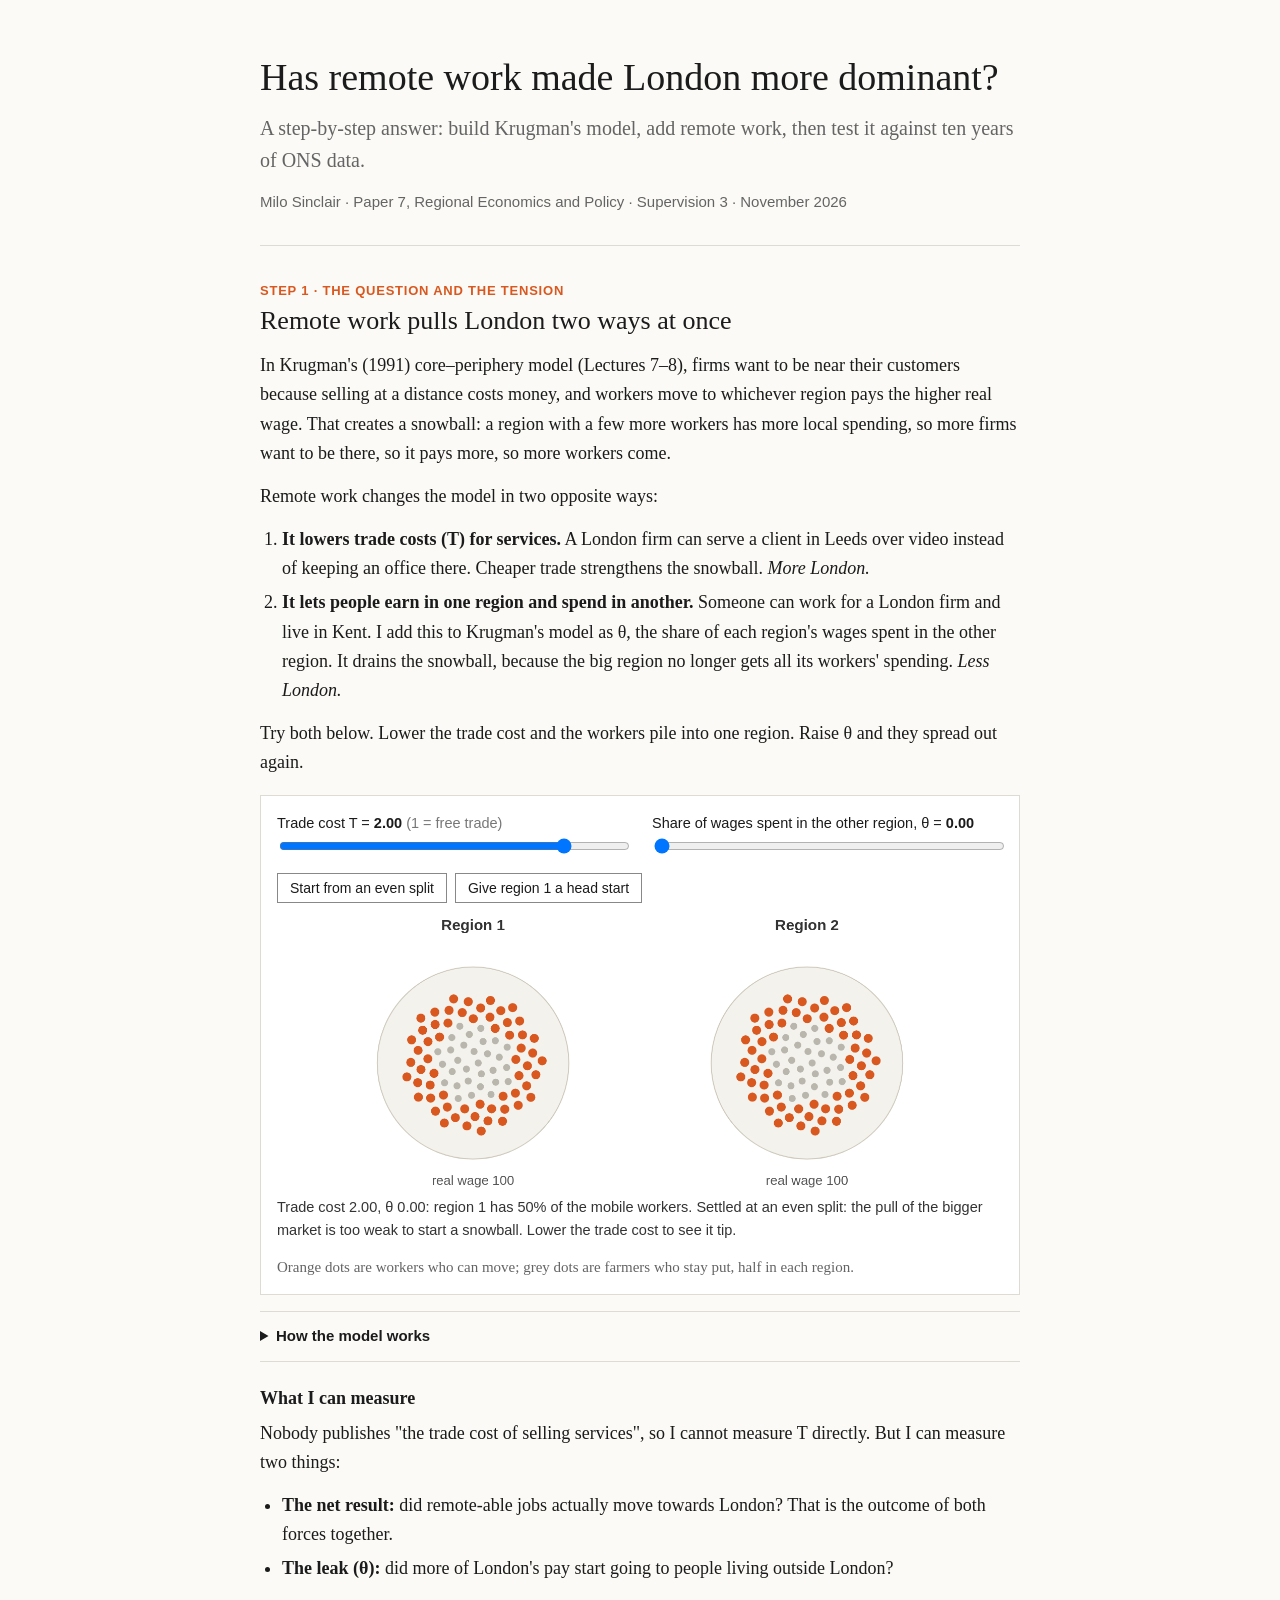
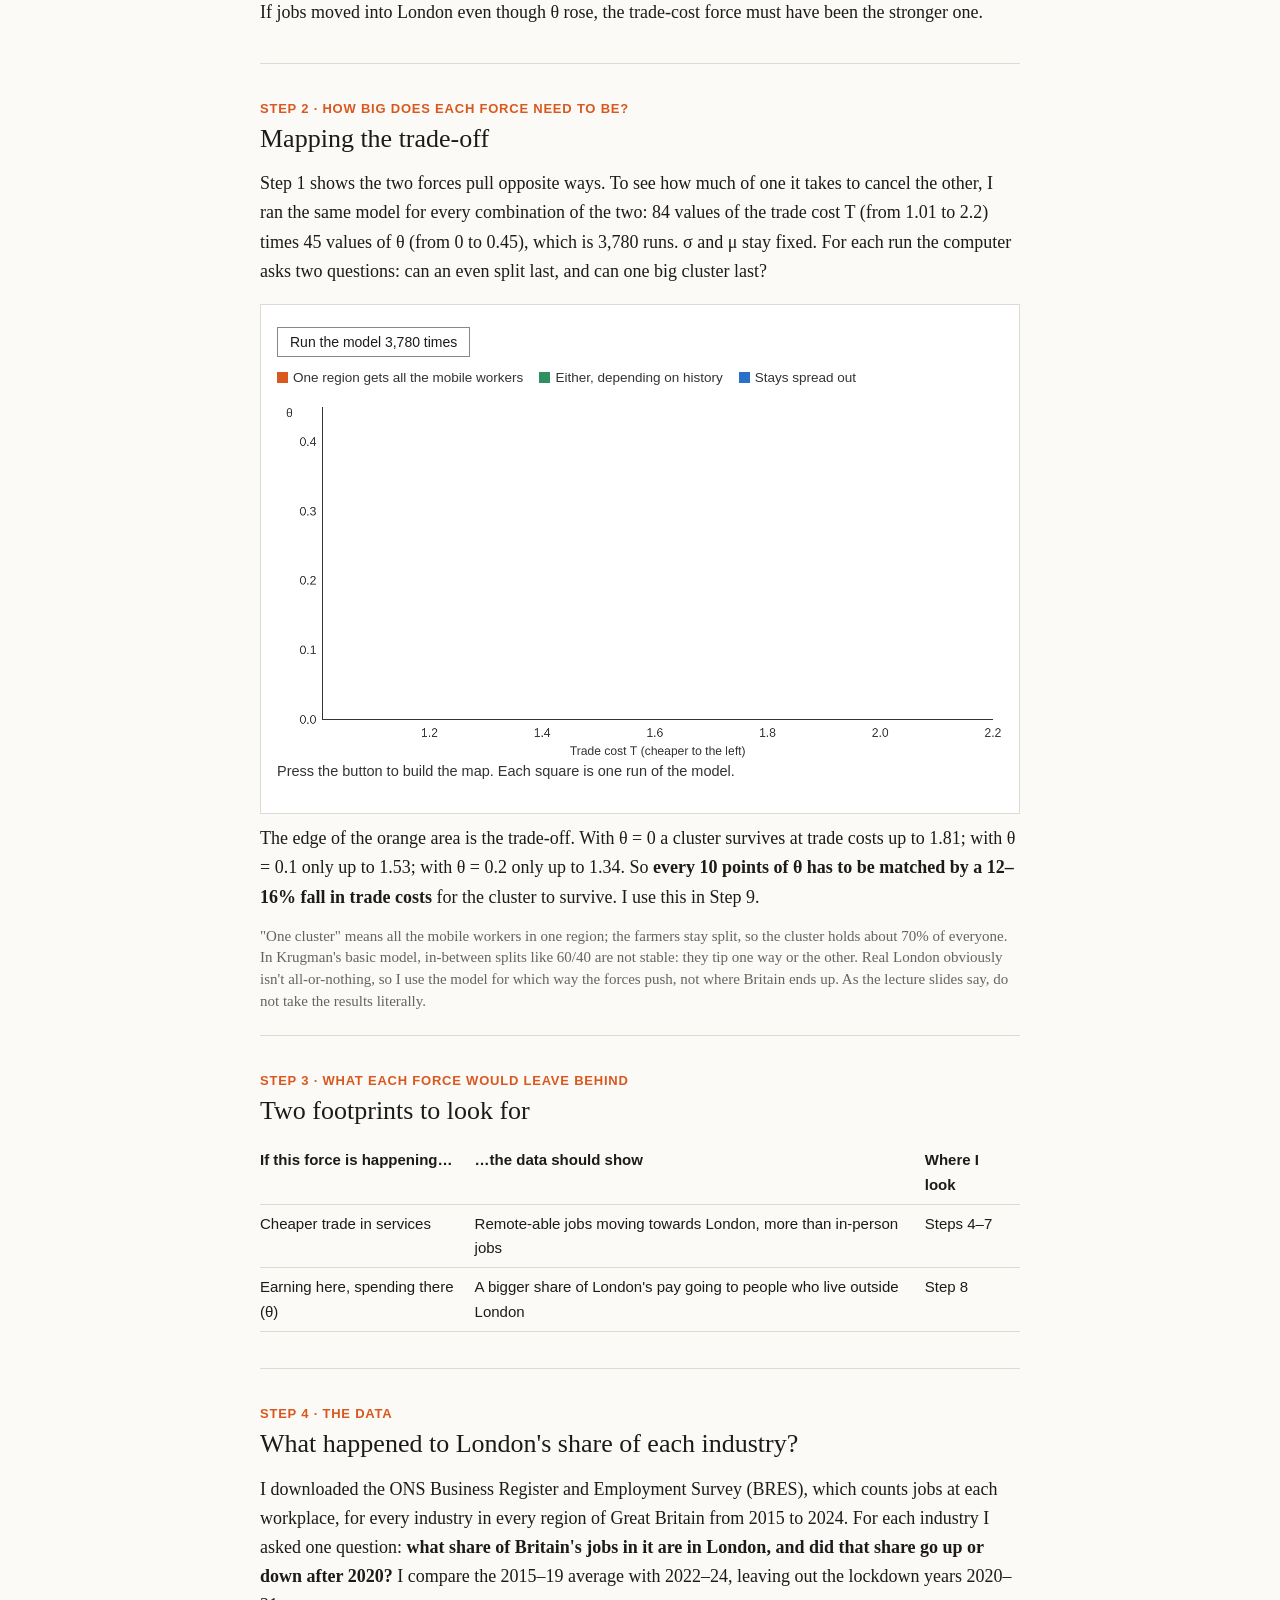
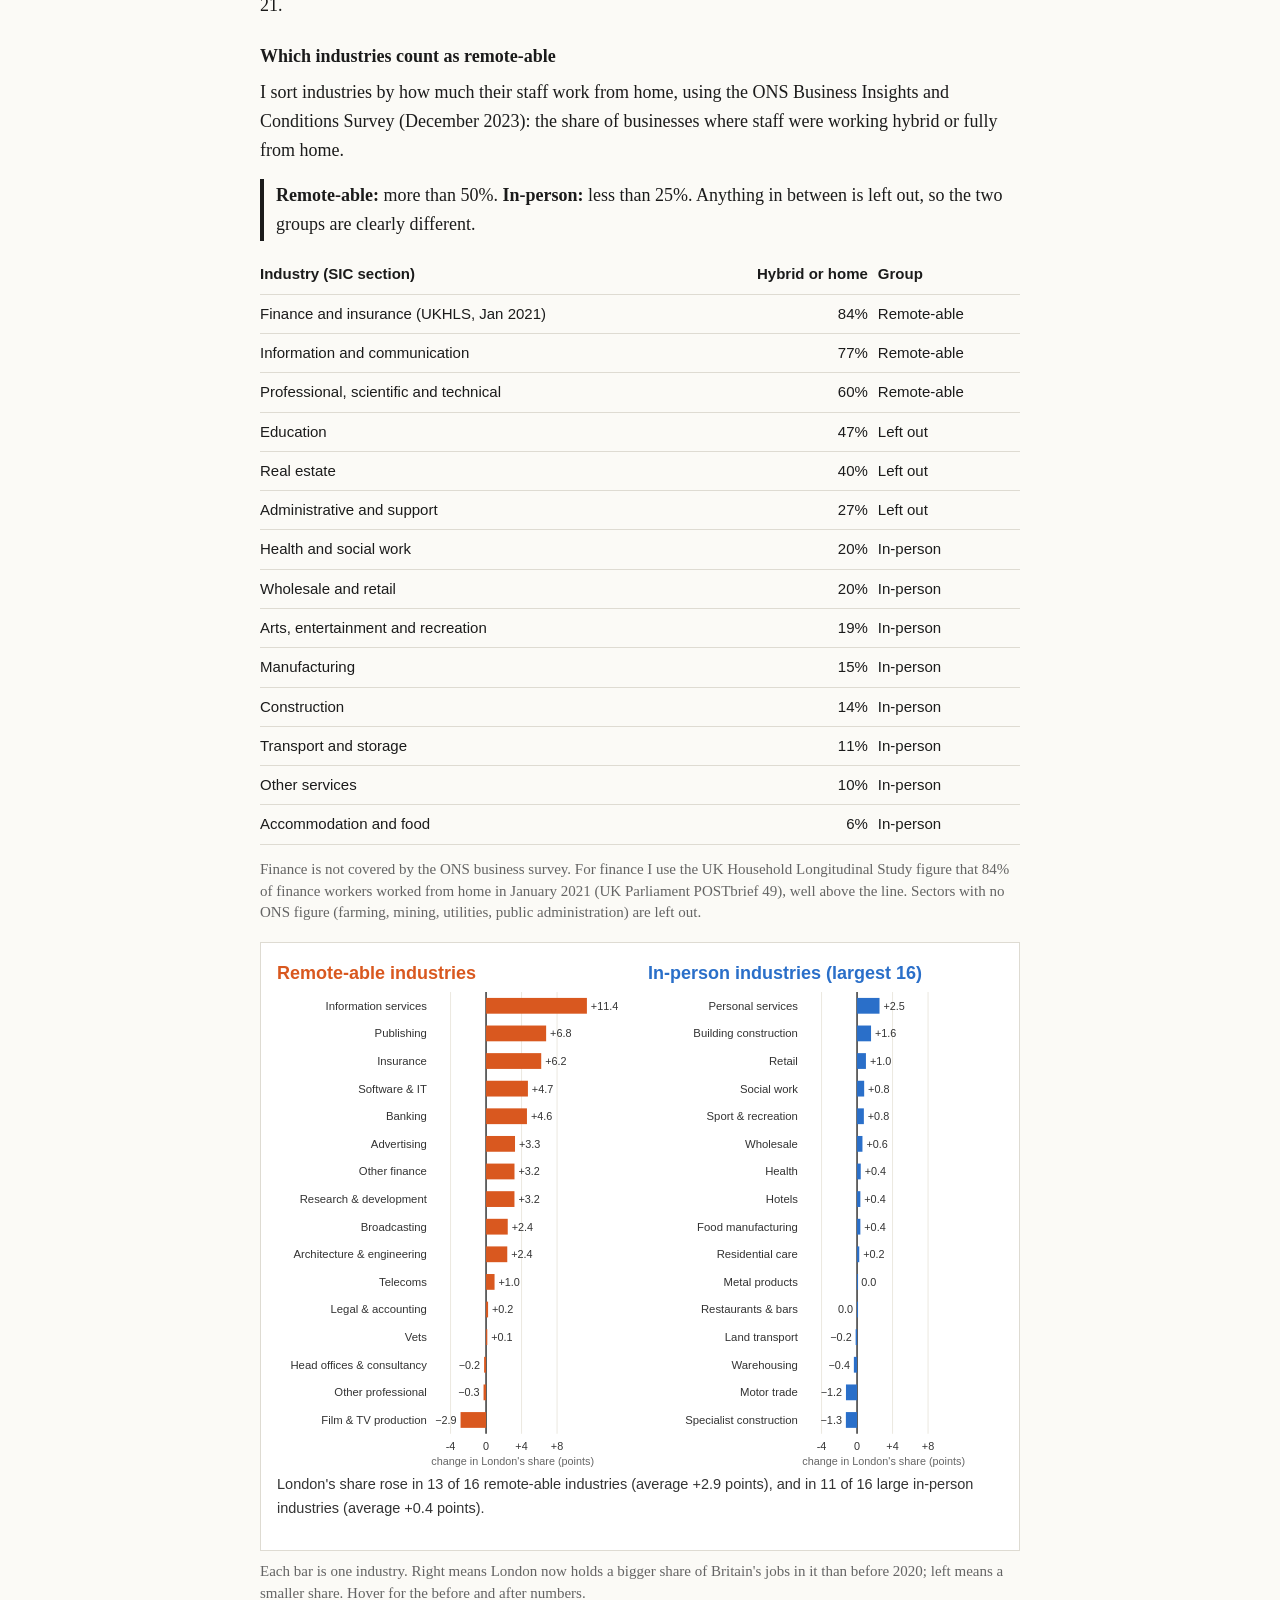
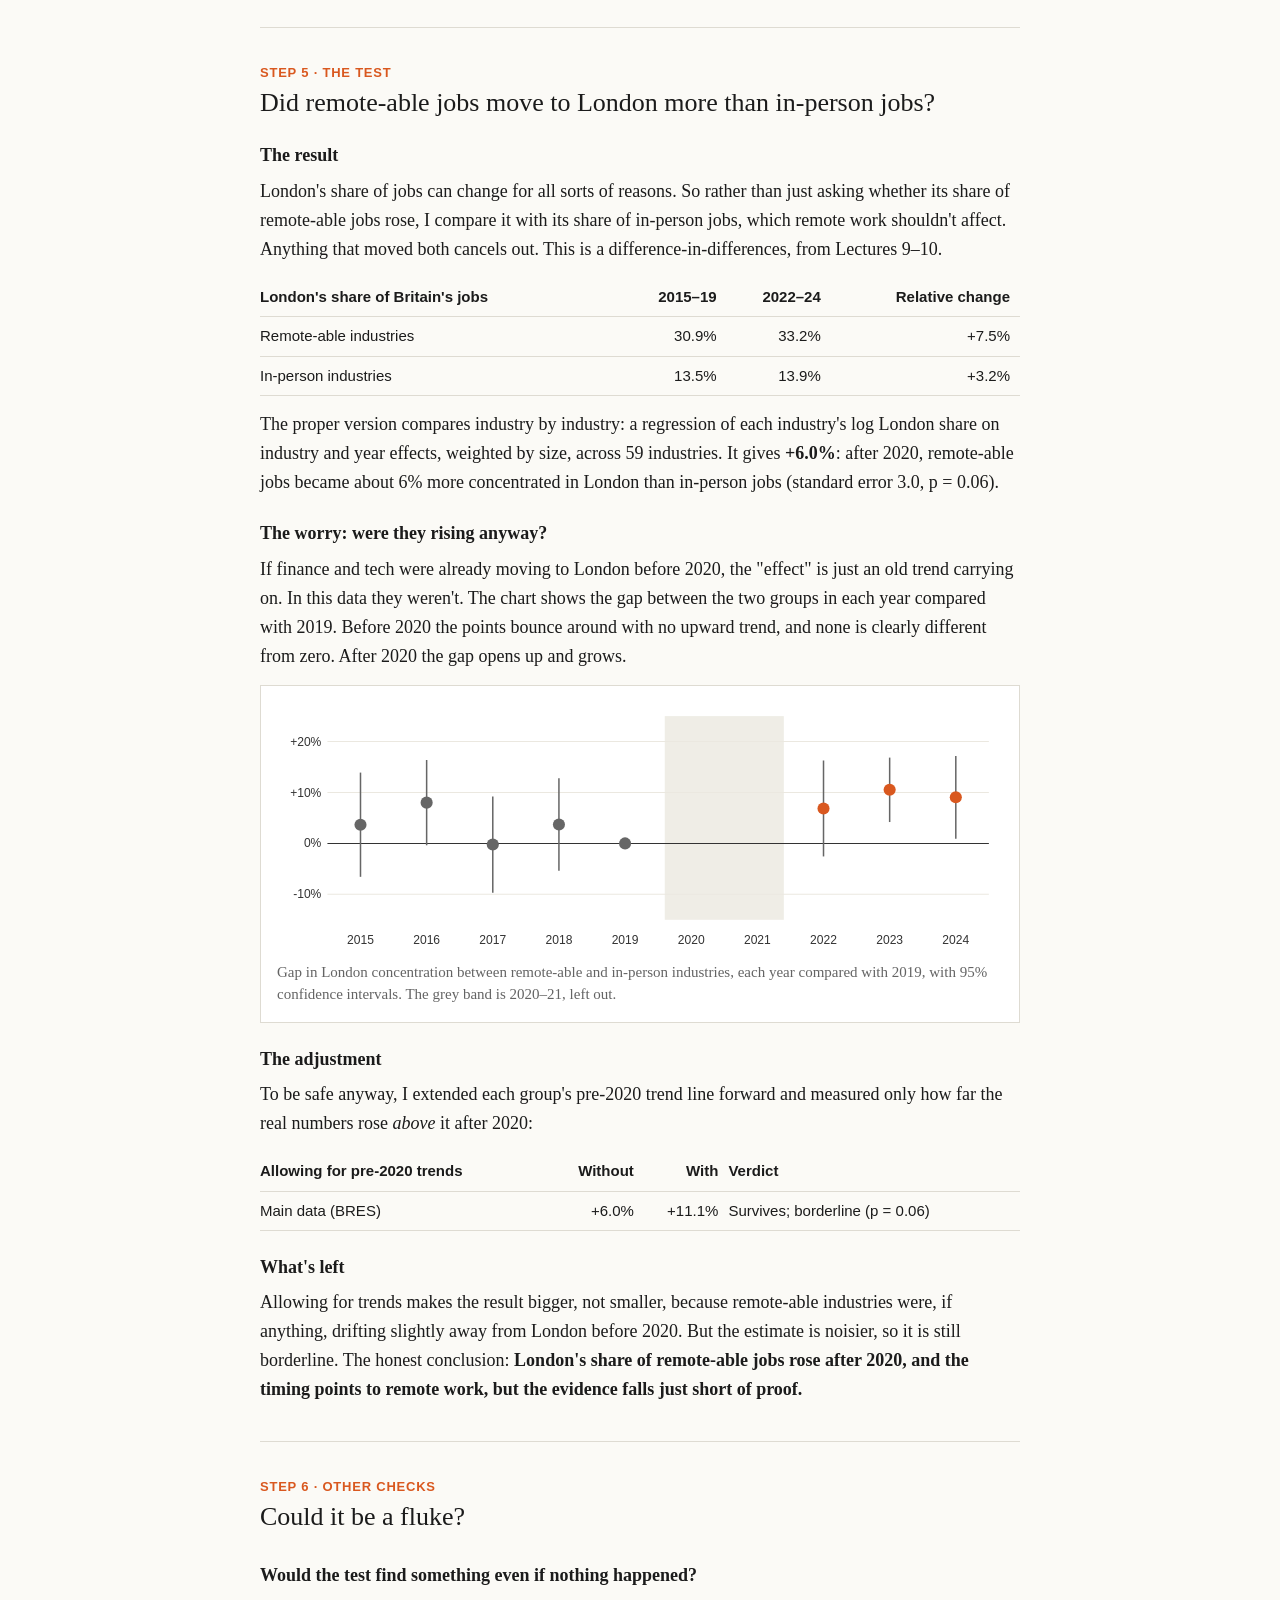
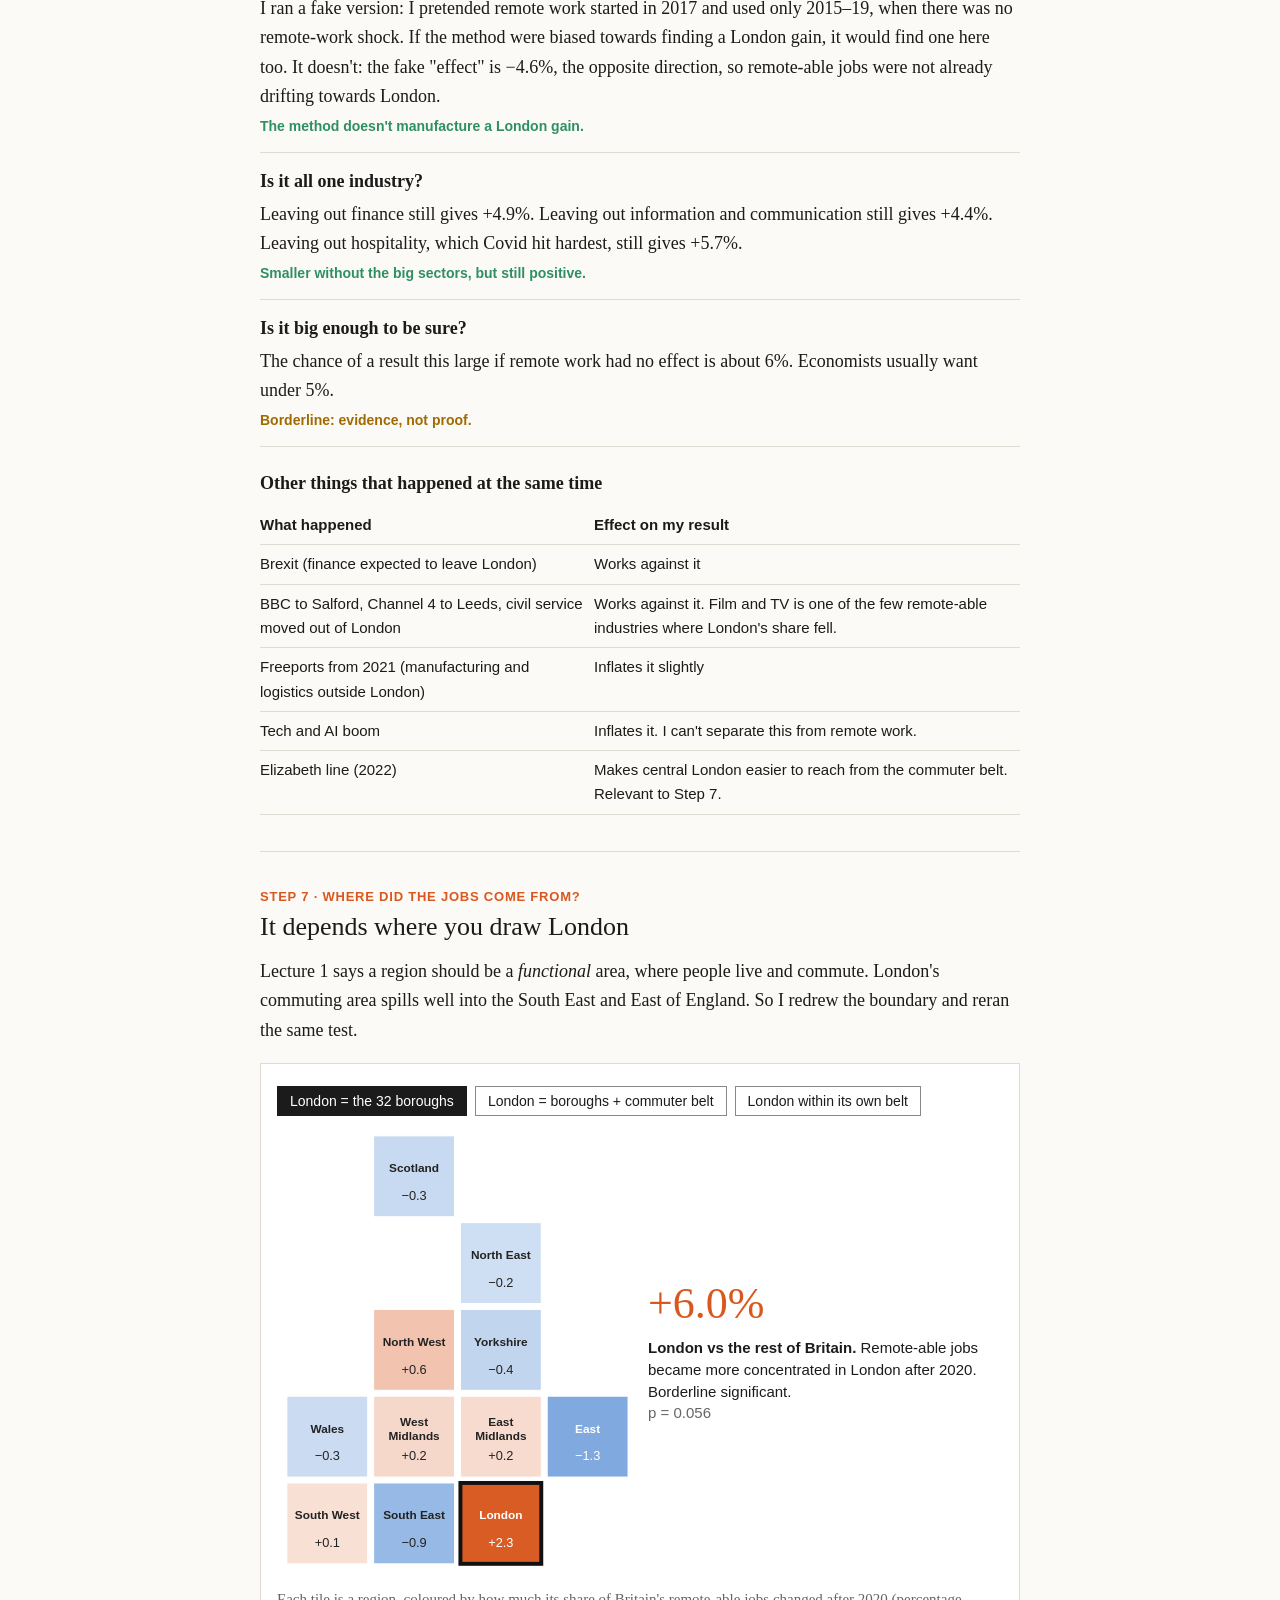
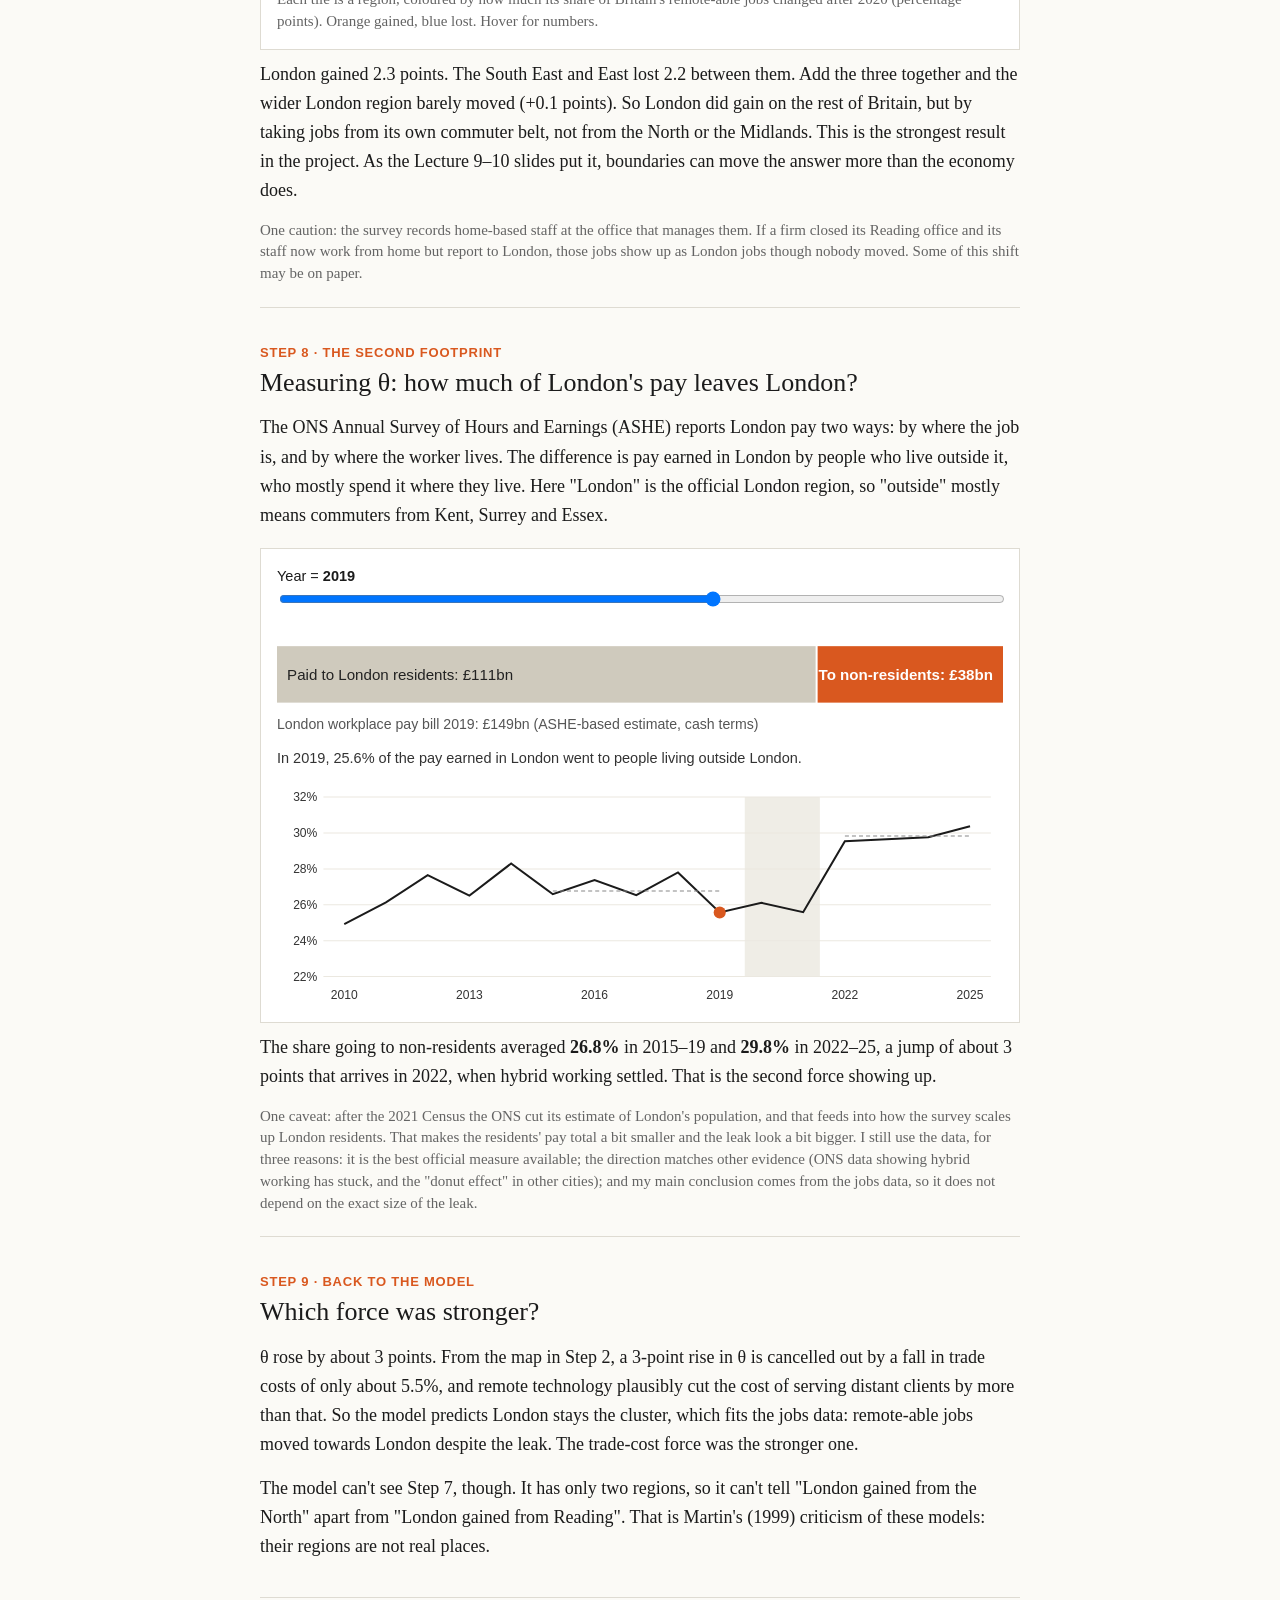
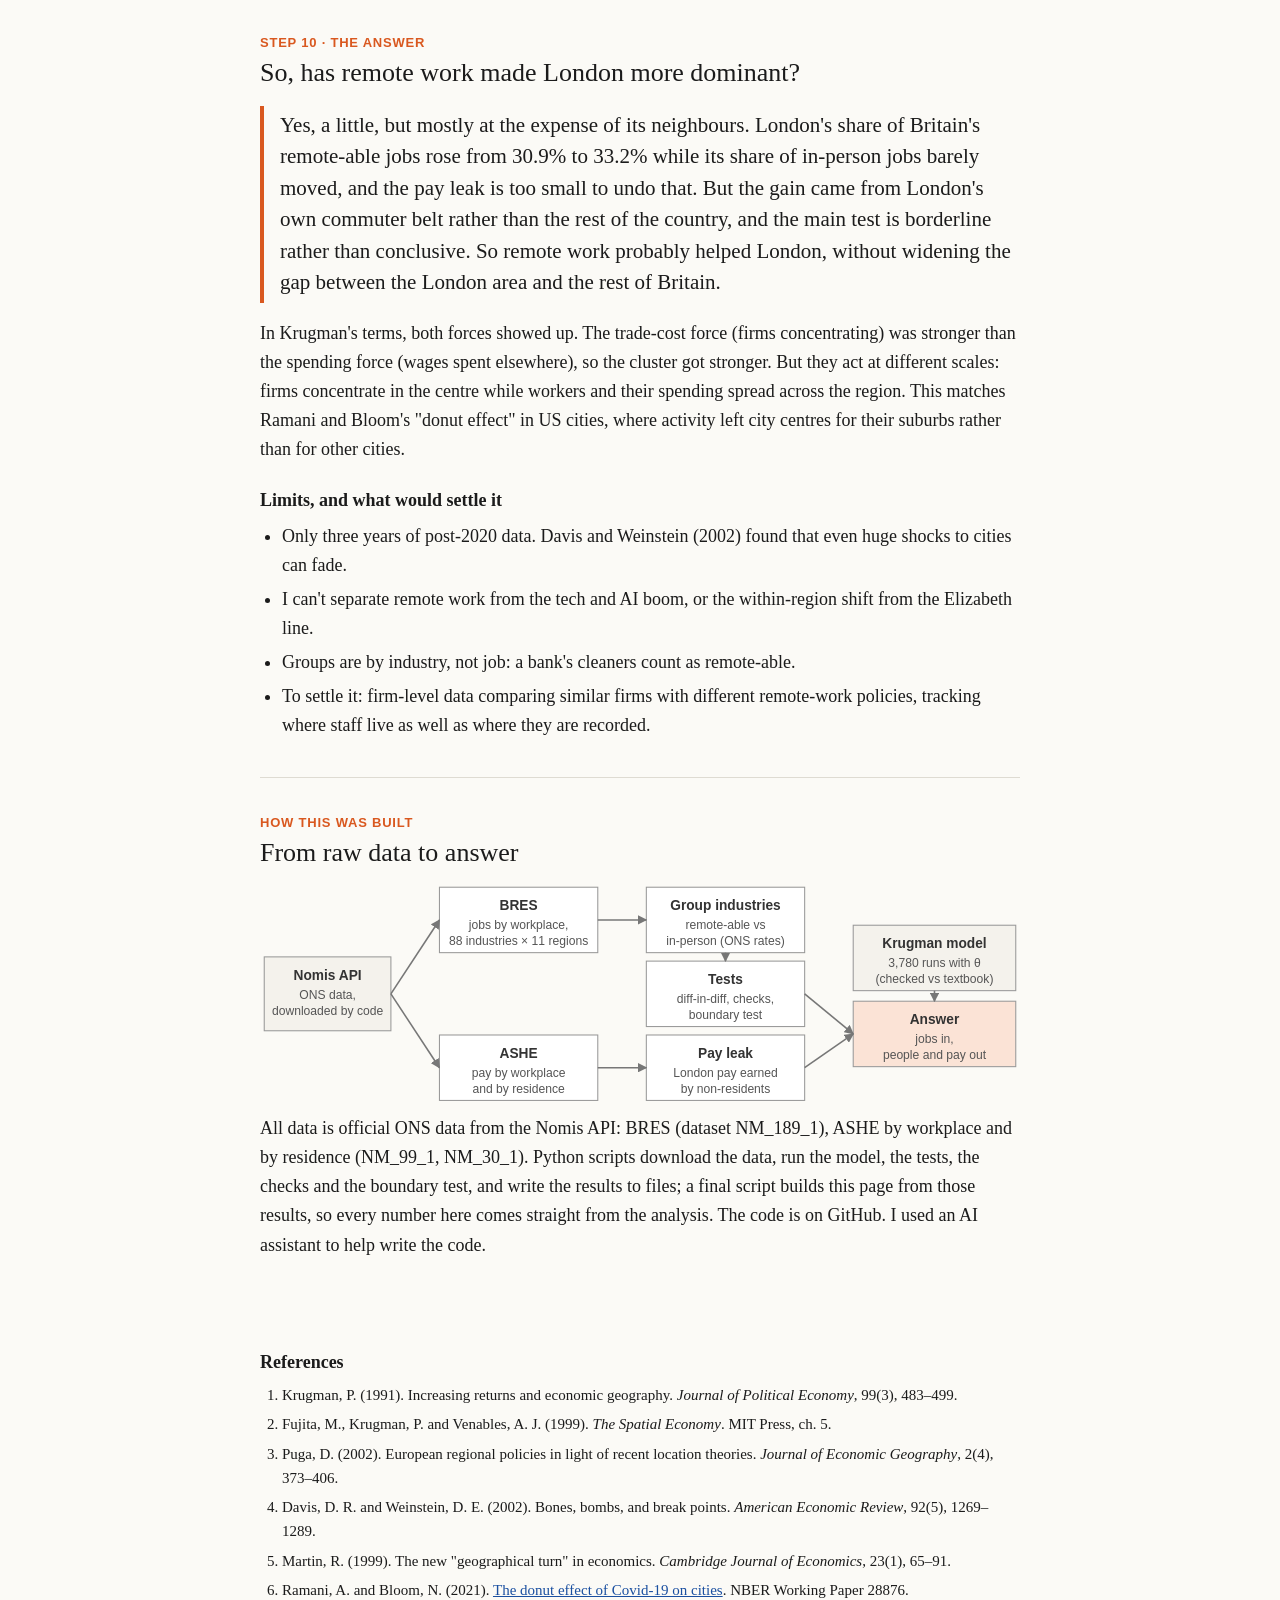
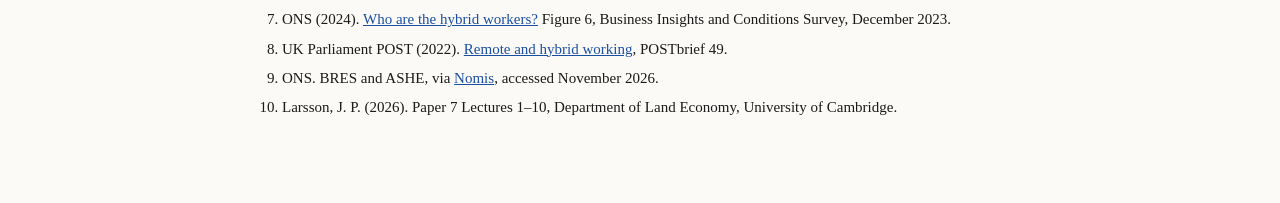
==== supervision-3-remote-work-london/site/index.html @ 3fd90dde "Supervision 3: Has remote work made London more dominant?" ====
<!DOCTYPE html>
<html lang="en-GB">
<head>
<meta charset="utf-8">
<meta name="viewport" content="width=device-width, initial-scale=1">
<title>Has remote work made London more dominant?</title>
<style>

:root { --ink:#1b1b1b; --grey:#646464; --faint:#9a9a9a; --rule:#dedbd2; --paper:#fbfaf6; --wash:#f1efe8; --link:#1a4fa0; --or:#d9581f; --bl:#2a6fc9; --gr:#2e8f63; }
html { background:var(--paper); }
body { margin:0; background:var(--paper); color:var(--ink); font-family:Georgia,"Times New Roman",serif; font-size:18px; line-height:1.62; }
.wrap { max-width:760px; margin:0 auto; padding:0 20px; }
header { padding:56px 0 30px; }
h1 { font-size:38px; line-height:1.15; font-weight:normal; margin:0 0 12px; }
.sub { font-size:20px; color:var(--grey); margin:0 0 14px; }
.by { font-size:15px; color:var(--grey); font-family:Arial,Helvetica,sans-serif; }
.step { padding:34px 0 22px; border-top:1px solid var(--rule); }
.stepno { font-family:Arial,Helvetica,sans-serif; font-size:13px; letter-spacing:.06em; color:var(--or); font-weight:bold; }
h2 { font-size:26px; line-height:1.25; font-weight:normal; margin:4px 0 14px; }
h3 { font-size:18px; margin:22px 0 6px; }
p { margin:0 0 14px; }
a { color:var(--link); }
ul, ol { padding-left:22px; margin:0 0 14px; } li { margin-bottom:5px; }
.sans { font-family:Arial,Helvetica,sans-serif; }
.panel { background:#fff; border:1px solid var(--rule); padding:16px; margin:18px 0 10px; }
.panel canvas, .panel svg { display:block; width:100%; height:auto; }
.ctl { font-family:Arial,Helvetica,sans-serif; font-size:14.5px; display:grid; grid-template-columns:1fr 1fr; gap:10px 24px; margin:0 0 12px; }
.ctl label { display:block; }
.ctl input[type=range] { width:100%; }
.ctl b { font-variant-numeric:tabular-nums; }
.btns { font-family:Arial,Helvetica,sans-serif; display:flex; flex-wrap:wrap; gap:8px; margin:6px 0 10px; }
button { font:14px Arial,Helvetica,sans-serif; padding:6px 12px; border:1px solid #888; background:#fff; color:var(--ink); cursor:pointer; }
button:hover { border-color:var(--ink); }
button[aria-pressed=true] { background:var(--ink); color:#fff; border-color:var(--ink); }
.read { font-family:Arial,Helvetica,sans-serif; font-size:14.5px; color:#333; min-height:1.5em; }
.cap { font-size:15px; color:var(--grey); line-height:1.45; margin:8px 0 0; }
.key { font-family:Arial,Helvetica,sans-serif; font-size:13.5px; color:#333; display:flex; flex-wrap:wrap; gap:4px 16px; margin:4px 0 8px; }
.sq { display:inline-block; width:11px; height:11px; margin-right:5px; vertical-align:-1px; }
table { border-collapse:collapse; font-family:Arial,Helvetica,sans-serif; font-size:15px; width:100%; margin:8px 0 14px; }
th, td { padding:7px 10px 7px 0; border-bottom:1px solid var(--rule); text-align:left; vertical-align:top; }
td.n, th.n { text-align:right; font-variant-numeric:tabular-nums; white-space:nowrap; }
tr.hl td { font-weight:bold; }
.check { display:grid; grid-template-columns:1fr; gap:4px; padding:14px 0; border-bottom:1px solid var(--rule); }
.check .q { font-weight:bold; }
.verdict { font-family:Arial,Helvetica,sans-serif; font-size:14px; font-weight:bold; }
.v-good { color:var(--gr); } .v-mixed { color:#a06a00; }
.answer { font-size:21px; line-height:1.5; border-left:4px solid var(--or); padding:4px 0 4px 16px; margin:16px 0; }
.big { font-size:44px; line-height:1.05; font-family:Georgia,serif; }
.two { display:grid; grid-template-columns:1fr 1fr; gap:16px; }
@media (max-width:640px) { .ctl, .two { grid-template-columns:1fr; } h1 { font-size:30px; } }
#tip { position:fixed; pointer-events:none; background:#fff; border:1px solid #999; font:13px Arial,sans-serif; padding:5px 8px; display:none; z-index:9; max-width:260px; line-height:1.4; }
ol.refs { font-size:15px; }
footer { padding:30px 0 70px; }
details { margin:16px 0 18px; border-top:1px solid var(--rule); border-bottom:1px solid var(--rule); padding:8px 0; }
summary { cursor:pointer; font-family:Arial,Helvetica,sans-serif; font-size:15px; font-weight:bold; padding:4px 0; }
details[open] summary { margin-bottom:10px; }
.eq { font-family:"Courier New",monospace; font-size:14.5px; line-height:1.9; margin:6px 0 14px 12px; overflow-x:auto; white-space:nowrap; }
.rule { border-left:4px solid var(--ink); padding:2px 0 2px 12px; }
figure.panel { margin:14px 0; }
</style>
</head>
<body>
<div id="tip"></div>
<div class="wrap">

<header>
  <h1>Has remote work made London more dominant?</h1>
  <p class="sub">A step-by-step answer: build Krugman's model, add remote work, then test it against ten years of ONS data.</p>
  <div class="by">Milo Sinclair · Paper 7, Regional Economics and Policy · Supervision 3 · November 2026</div>
</header>

<!-- STEP 1 -->
<section class="step">
  <div class="stepno">STEP 1 · THE QUESTION AND THE TENSION</div>
  <h2>Remote work pulls London two ways at once</h2>
  <p>In Krugman's (1991) core–periphery model (Lectures 7–8), firms want to be near their customers because selling at a distance costs money, and workers move to whichever region pays the higher real wage. That creates a snowball: a region with a few more workers has more local spending, so more firms want to be there, so it pays more, so more workers come.</p>
  <p>Remote work changes the model in two opposite ways:</p>
  <ol>
    <li><b>It lowers trade costs (T) for services.</b> A London firm can serve a client in Leeds over video instead of keeping an office there. Cheaper trade strengthens the snowball. <i>More London.</i></li>
    <li><b>It lets people earn in one region and spend in another.</b> Someone can work for a London firm and live in Kent. I add this to Krugman's model as θ, the share of each region's wages spent in the other region. It drains the snowball, because the big region no longer gets all its workers' spending. <i>Less London.</i></li>
  </ol>
  <p>Try both below. Lower the trade cost and the workers pile into one region. Raise θ and they spread out again.</p>
  <div class="panel">
    <div class="ctl">
      <label>Trade cost T = <b id="t1v"></b> <span style="color:#777">(1 = free trade)</span><input type="range" id="t1" min="1.05" max="2.2" step="0.01" value="2.0"></label>
      <label>Share of wages spent in the other region, θ = <b id="th1v"></b><input type="range" id="th1" min="0" max="0.45" step="0.01" value="0"></label>
    </div>
    <div class="btns"><button type="button" id="even">Start from an even split</button><button type="button" id="head">Give region 1 a head start</button></div>
    <canvas id="dots" width="1440" height="560" aria-label="Animated workers moving between two regions"></canvas>
    <p class="read" id="dotsread"></p>
    <p class="cap" style="margin-top:4px">Orange dots are workers who can move; grey dots are farmers who stay put, half in each region.</p>
  </div>
  <details>
    <summary>How the model works</summary>
    <p>The model is Krugman (1991) in the textbook form of Fujita, Krugman and Venables (1999, ch. 5). For any split of mobile workers between the regions (λ in region 1), four equations give each region's income, prices and wages:</p>
    <div class="eq">
      Income: &nbsp;Y₁ = μ[(1−θ)·λ·w₁ + θ·(1−λ)·w₂] + (1−μ)/2<br>
      Price index: &nbsp;G₁ = [λ·w₁^(1−σ) + (1−λ)·(T·w₂)^(1−σ)]^(1/(1−σ))<br>
      Wage: &nbsp;w₁ = [Y₁·G₁^(σ−1) + Y₂·G₂^(σ−1)·T^(1−σ)]^(1/σ)<br>
      Real wage: &nbsp;ω₁ = w₁·[(1−θ)·G₁^(−μ) + θ·G₂^(−μ)]
    </div>
    <p>Region 2 is the mirror image. The only change I made to Krugman is θ: a share θ of each region's wages is spent in the other region, so it enters the income and real-wage equations. With θ = 0 it is exactly Krugman's model.</p>
    <p>These equations cannot be solved by hand, because each region's wage depends on the other's. So the computer guesses the wages, plugs them in, gets a slightly better answer, and repeats until the answer stops changing. Then, about sixty times a second, it works out the real wage in each region, moves a few workers towards the region that pays more, and redraws the dots.</p>
    <p>Two numbers are held fixed at standard textbook values: σ = 5 (how different the products are from each other) and μ = 0.4 (the share of spending on these goods and services). As a check, with θ = 0 my code finds the textbook tipping points: the break point at T = 1.63 and the sustain point at T = 1.81, matching the published formulas to seven significant figures.</p>
  </details>
  <h3>What I can measure</h3>
  <p>Nobody publishes "the trade cost of selling services", so I cannot measure T directly. But I can measure two things:</p>
  <ul>
    <li><b>The net result:</b> did remote-able jobs actually move towards London? That is the outcome of both forces together.</li>
    <li><b>The leak (θ):</b> did more of London's pay start going to people living outside London?</li>
  </ul>
  <p>If jobs moved into London even though θ rose, the trade-cost force must have been the stronger one.</p>
</section>

<!-- STEP 2 -->
<section class="step">
  <div class="stepno">STEP 2 · HOW BIG DOES EACH FORCE NEED TO BE?</div>
  <h2>Mapping the trade-off</h2>
  <p>Step 1 shows the two forces pull opposite ways. To see how much of one it takes to cancel the other, I ran the same model for every combination of the two: 84 values of the trade cost T (from 1.01 to 2.2) times 45 values of θ (from 0 to 0.45), which is 3,780 runs. σ and μ stay fixed. For each run the computer asks two questions: can an even split last, and can one big cluster last?</p>
  <div class="panel">
    <div class="btns"><button type="button" id="runmap">Run the model 3,780 times</button></div>
    <div class="key"><span><i class="sq" style="background:var(--or)"></i>One region gets all the mobile workers</span><span><i class="sq" style="background:var(--gr)"></i>Either, depending on history</span><span><i class="sq" style="background:var(--bl)"></i>Stays spread out</span></div>
    <canvas id="map" width="1440" height="720" aria-label="Map of model outcomes for each trade cost and spending share"></canvas>
    <p class="read" id="mapread">Press the button to build the map. Each square is one run of the model.</p>
  </div>
  <p>The edge of the orange area is the trade-off. With θ = 0 a cluster survives at trade costs up to 1.81; with θ = 0.1 only up to 1.53; with θ = 0.2 only up to 1.34. So <b>every 10 points of θ has to be matched by a 12–16% fall in trade costs</b> for the cluster to survive. I use this in Step 9.</p>
  <p class="cap">"One cluster" means all the mobile workers in one region; the farmers stay split, so the cluster holds about 70% of everyone. In Krugman's basic model, in-between splits like 60/40 are not stable: they tip one way or the other. Real London obviously isn't all-or-nothing, so I use the model for which way the forces push, not where Britain ends up. As the lecture slides say, do not take the results literally.</p>
</section>

<!-- STEP 3 -->
<section class="step">
  <div class="stepno">STEP 3 · WHAT EACH FORCE WOULD LEAVE BEHIND</div>
  <h2>Two footprints to look for</h2>
  <table>
    <tr><th>If this force is happening…</th><th>…the data should show</th><th>Where I look</th></tr>
    <tr><td>Cheaper trade in services</td><td>Remote-able jobs moving towards London, more than in-person jobs</td><td>Steps 4–7</td></tr>
    <tr><td>Earning here, spending there (θ)</td><td>A bigger share of London's pay going to people who live outside London</td><td>Step 8</td></tr>
  </table>
</section>

<!-- STEP 4 -->
<section class="step">
  <div class="stepno">STEP 4 · THE DATA</div>
  <h2>What happened to London's share of each industry?</h2>
  <p>I downloaded the ONS Business Register and Employment Survey (BRES), which counts jobs at each workplace, for every industry in every region of Great Britain from 2015 to 2024. For each industry I asked one question: <b>what share of Britain's jobs in it are in London, and did that share go up or down after 2020?</b> I compare the 2015–19 average with 2022–24, leaving out the lockdown years 2020–21.</p>
  <h3>Which industries count as remote-able</h3>
  <p>I sort industries by how much their staff work from home, using the ONS Business Insights and Conditions Survey (December 2023): the share of businesses where staff were working hybrid or fully from home.</p>
  <p class="rule"><b>Remote-able:</b> more than 50%. <b>In-person:</b> less than 25%. Anything in between is left out, so the two groups are clearly different.</p>
  <table><tr><th>Industry (SIC section)</th><th class="n">Hybrid or home</th><th>Group</th></tr><tr><td>Finance and insurance (UKHLS, Jan 2021)</td><td class="n">84%</td><td>Remote-able</td></tr><tr><td>Information and communication</td><td class="n">77%</td><td>Remote-able</td></tr><tr><td>Professional, scientific and technical</td><td class="n">60%</td><td>Remote-able</td></tr><tr><td>Education</td><td class="n">47%</td><td>Left out</td></tr><tr><td>Real estate</td><td class="n">40%</td><td>Left out</td></tr><tr><td>Administrative and support</td><td class="n">27%</td><td>Left out</td></tr><tr><td>Health and social work</td><td class="n">20%</td><td>In-person</td></tr><tr><td>Wholesale and retail</td><td class="n">20%</td><td>In-person</td></tr><tr><td>Arts, entertainment and recreation</td><td class="n">19%</td><td>In-person</td></tr><tr><td>Manufacturing</td><td class="n">15%</td><td>In-person</td></tr><tr><td>Construction</td><td class="n">14%</td><td>In-person</td></tr><tr><td>Transport and storage</td><td class="n">11%</td><td>In-person</td></tr><tr><td>Other services</td><td class="n">10%</td><td>In-person</td></tr><tr><td>Accommodation and food</td><td class="n">6%</td><td>In-person</td></tr></table>
  <p class="cap">Finance is not covered by the ONS business survey. For finance I use the UK Household Longitudinal Study figure that 84% of finance workers worked from home in January 2021 (UK Parliament POSTbrief 49), well above the line. Sectors with no ONS figure (farming, mining, utilities, public administration) are left out.</p>
  <div class="panel">
    <div class="two">
      <div><div class="sans" style="font-weight:bold;color:var(--or);margin-bottom:4px">Remote-able industries</div><svg id="barsR" viewBox="0 0 360 500" role="img" aria-label="Change in London's share, remote-able industries"></svg></div>
      <div><div class="sans" style="font-weight:bold;color:var(--bl);margin-bottom:4px">In-person industries (largest 16)</div><svg id="barsP" viewBox="0 0 360 500" role="img" aria-label="Change in London's share, in-person industries"></svg></div>
    </div>
    <p class="read" id="barsread"></p>
  </div>
  <p class="cap">Each bar is one industry. Right means London now holds a bigger share of Britain's jobs in it than before 2020; left means a smaller share. Hover for the before and after numbers.</p>
</section>

<!-- STEP 5 -->
<section class="step">
  <div class="stepno">STEP 5 · THE TEST</div>
  <h2>Did remote-able jobs move to London more than in-person jobs?</h2>
  <h3>The result</h3>
  <p>London's share of jobs can change for all sorts of reasons. So rather than just asking whether its share of remote-able jobs rose, I compare it with its share of in-person jobs, which remote work shouldn't affect. Anything that moved both cancels out. This is a difference-in-differences, from Lectures 9–10.</p>
  <table>
    <tr><th>London's share of Britain's jobs</th><th class="n">2015–19</th><th class="n">2022–24</th><th class="n">Relative change</th></tr>
    <tr><td>Remote-able industries</td><td class="n">30.9%</td><td class="n">33.2%</td><td class="n">+7.5%</td></tr>
    <tr><td>In-person industries</td><td class="n">13.5%</td><td class="n">13.9%</td><td class="n">+3.2%</td></tr>
  </table>
  <p>The proper version compares industry by industry: a regression of each industry's log London share on industry and year effects, weighted by size, across 59 industries. It gives <b>+6.0%</b>: after 2020, remote-able jobs became about 6% more concentrated in London than in-person jobs (standard error 3.0, p = 0.06).</p>
  <h3>The worry: were they rising anyway?</h3>
  <p>If finance and tech were already moving to London before 2020, the "effect" is just an old trend carrying on. In this data they weren't. The chart shows the gap between the two groups in each year compared with 2019. Before 2020 the points bounce around with no upward trend, and none is clearly different from zero. After 2020 the gap opens up and grows.</p>
  <figure class="panel">
    <svg id="event" viewBox="0 0 720 250" role="img" aria-label="Gap between remote-able and in-person industries each year"></svg>
    <p class="cap">Gap in London concentration between remote-able and in-person industries, each year compared with 2019, with 95% confidence intervals. The grey band is 2020–21, left out.</p>
  </figure>
  <h3>The adjustment</h3>
  <p>To be safe anyway, I extended each group's pre-2020 trend line forward and measured only how far the real numbers rose <i>above</i> it after 2020:</p>
  <table>
    <tr><th>Allowing for pre-2020 trends</th><th class="n">Without</th><th class="n">With</th><th>Verdict</th></tr>
    <tr><td>Main data (BRES)</td><td class="n">+6.0%</td><td class="n">+11.1%</td><td>Survives; borderline (p = 0.06)</td></tr>
  </table>
  <h3>What's left</h3>
  <p>Allowing for trends makes the result bigger, not smaller, because remote-able industries were, if anything, drifting slightly away from London before 2020. But the estimate is noisier, so it is still borderline. The honest conclusion: <b>London's share of remote-able jobs rose after 2020, and the timing points to remote work, but the evidence falls just short of proof.</b></p>
</section>

<!-- STEP 6 -->
<section class="step">
  <div class="stepno">STEP 6 · OTHER CHECKS</div>
  <h2>Could it be a fluke?</h2>
  <div class="check"><div class="q">Would the test find something even if nothing happened?</div><div>I ran a fake version: I pretended remote work started in 2017 and used only 2015–19, when there was no remote-work shock. If the method were biased towards finding a London gain, it would find one here too. It doesn't: the fake "effect" is −4.6%, the opposite direction, so remote-able jobs were not already drifting towards London.</div><div class="verdict v-good">The method doesn't manufacture a London gain.</div></div>
  <div class="check"><div class="q">Is it all one industry?</div><div>Leaving out finance still gives +4.9%. Leaving out information and communication still gives +4.4%. Leaving out hospitality, which Covid hit hardest, still gives +5.7%.</div><div class="verdict v-good">Smaller without the big sectors, but still positive.</div></div>
  <div class="check"><div class="q">Is it big enough to be sure?</div><div>The chance of a result this large if remote work had no effect is about 6%. Economists usually want under 5%.</div><div class="verdict v-mixed">Borderline: evidence, not proof.</div></div>
  <h3>Other things that happened at the same time</h3>
  <table>
    <tr><th>What happened</th><th>Effect on my result</th></tr>
    <tr><td>Brexit (finance expected to leave London)</td><td>Works against it</td></tr>
    <tr><td>BBC to Salford, Channel 4 to Leeds, civil service moved out of London</td><td>Works against it. Film and TV is one of the few remote-able industries where London's share fell.</td></tr>
    <tr><td>Freeports from 2021 (manufacturing and logistics outside London)</td><td>Inflates it slightly</td></tr>
    <tr><td>Tech and AI boom</td><td>Inflates it. I can't separate this from remote work.</td></tr>
    <tr><td>Elizabeth line (2022)</td><td>Makes central London easier to reach from the commuter belt. Relevant to Step 7.</td></tr>
  </table>
</section>

<!-- STEP 7 -->
<section class="step">
  <div class="stepno">STEP 7 · WHERE DID THE JOBS COME FROM?</div>
  <h2>It depends where you draw London</h2>
  <p>Lecture 1 says a region should be a <i>functional</i> area, where people live and commute. London's commuting area spills well into the South East and East of England. So I redrew the boundary and reran the same test.</p>
  <div class="panel">
    <div class="btns"><button type="button" class="bd" data-b="L" aria-pressed="true">London = the 32 boroughs</button><button type="button" class="bd" data-b="G" aria-pressed="false">London = boroughs + commuter belt</button><button type="button" class="bd" data-b="W" aria-pressed="false">London within its own belt</button></div>
    <div class="two">
      <svg id="tiles" viewBox="0 0 360 460" role="img" aria-label="Change in each region's share of remote-able jobs"></svg>
      <div class="sans" style="display:flex;flex-direction:column;justify-content:center;gap:10px">
        <div class="big" id="bdnum"></div>
        <div id="bdtxt" style="font-size:15px;line-height:1.45"></div>
      </div>
    </div>
    <p class="cap" style="margin-top:10px">Each tile is a region, coloured by how much its share of Britain's remote-able jobs changed after 2020 (percentage points). Orange gained, blue lost. Hover for numbers.</p>
  </div>
  <p>London gained 2.3 points. The South East and East lost 2.2 between them. Add the three together and the wider London region barely moved (+0.1 points). So London did gain on the rest of Britain, but by taking jobs from its own commuter belt, not from the North or the Midlands. This is the strongest result in the project. As the Lecture 9–10 slides put it, boundaries can move the answer more than the economy does.</p>
  <p class="cap">One caution: the survey records home-based staff at the office that manages them. If a firm closed its Reading office and its staff now work from home but report to London, those jobs show up as London jobs though nobody moved. Some of this shift may be on paper.</p>
</section>

<!-- STEP 8 -->
<section class="step">
  <div class="stepno">STEP 8 · THE SECOND FOOTPRINT</div>
  <h2>Measuring θ: how much of London's pay leaves London?</h2>
  <p>The ONS Annual Survey of Hours and Earnings (ASHE) reports London pay two ways: by where the job is, and by where the worker lives. The difference is pay earned in London by people who live outside it, who mostly spend it where they live. Here "London" is the official London region, so "outside" mostly means commuters from Kent, Surrey and Essex.</p>
  <div class="panel">
    <div class="ctl" style="grid-template-columns:1fr"><label>Year = <b id="yv"></b><input type="range" id="yr" min="2010" max="2025" step="1" value="2019"></label></div>
    <svg id="leakbar" viewBox="0 0 720 120" role="img" aria-label="London pay bill split between residents and non-residents"></svg>
    <p class="read" id="leakread"></p>
    <svg id="leakline" viewBox="0 0 720 220" role="img" aria-label="Share of London pay going to non-residents over time"></svg>
  </div>
  <p>The share going to non-residents averaged <b>26.8%</b> in 2015–19 and <b>29.8%</b> in 2022–25, a jump of about 3 points that arrives in 2022, when hybrid working settled. That is the second force showing up.</p>
  <p class="cap">One caveat: after the 2021 Census the ONS cut its estimate of London's population, and that feeds into how the survey scales up London residents. That makes the residents' pay total a bit smaller and the leak look a bit bigger. I still use the data, for three reasons: it is the best official measure available; the direction matches other evidence (ONS data showing hybrid working has stuck, and the "donut effect" in other cities); and my main conclusion comes from the jobs data, so it does not depend on the exact size of the leak.</p>
</section>

<!-- STEP 9 -->
<section class="step">
  <div class="stepno">STEP 9 · BACK TO THE MODEL</div>
  <h2>Which force was stronger?</h2>
  <p>θ rose by about 3 points. From the map in Step 2, a 3-point rise in θ is cancelled out by a fall in trade costs of only about 5.5%, and remote technology plausibly cut the cost of serving distant clients by more than that. So the model predicts London stays the cluster, which fits the jobs data: remote-able jobs moved towards London despite the leak. The trade-cost force was the stronger one.</p>
  <p>The model can't see Step 7, though. It has only two regions, so it can't tell "London gained from the North" apart from "London gained from Reading". That is Martin's (1999) criticism of these models: their regions are not real places.</p>
</section>

<!-- STEP 10 -->
<section class="step">
  <div class="stepno">STEP 10 · THE ANSWER</div>
  <h2>So, has remote work made London more dominant?</h2>
  <p class="answer">Yes, a little, but mostly at the expense of its neighbours. London's share of Britain's remote-able jobs rose from 30.9% to 33.2% while its share of in-person jobs barely moved, and the pay leak is too small to undo that. But the gain came from London's own commuter belt rather than the rest of the country, and the main test is borderline rather than conclusive. So remote work probably helped London, without widening the gap between the London area and the rest of Britain.</p>
  <p>In Krugman's terms, both forces showed up. The trade-cost force (firms concentrating) was stronger than the spending force (wages spent elsewhere), so the cluster got stronger. But they act at different scales: firms concentrate in the centre while workers and their spending spread across the region. This matches Ramani and Bloom's "donut effect" in US cities, where activity left city centres for their suburbs rather than for other cities.</p>
  <h3>Limits, and what would settle it</h3>
  <ul>
    <li>Only three years of post-2020 data. Davis and Weinstein (2002) found that even huge shocks to cities can fade.</li>
    <li>I can't separate remote work from the tech and AI boom, or the within-region shift from the Elizabeth line.</li>
    <li>Groups are by industry, not job: a bank's cleaners count as remote-able.</li>
    <li>To settle it: firm-level data comparing similar firms with different remote-work policies, tracking where staff live as well as where they are recorded.</li>
  </ul>
</section>

<section class="step">
  <div class="stepno">HOW THIS WAS BUILT</div>
  <h2>From raw data to answer</h2>
  <svg id="pipe" viewBox="0 0 720 210" role="img" aria-label="Data pipeline from the Nomis API to the results"></svg>
  <p>All data is official ONS data from the Nomis API: BRES (dataset NM_189_1), ASHE by workplace and by residence (NM_99_1, NM_30_1). Python scripts download the data, run the model, the tests, the checks and the boundary test, and write the results to files; a final script builds this page from those results, so every number here comes straight from the analysis. The code is on GitHub. I used an AI assistant to help write the code.</p>
</section>

<footer>
  <h3>References</h3>
  <ol class="refs">
    <li>Krugman, P. (1991). Increasing returns and economic geography. <i>Journal of Political Economy</i>, 99(3), 483–499.</li>
    <li>Fujita, M., Krugman, P. and Venables, A. J. (1999). <i>The Spatial Economy</i>. MIT Press, ch. 5.</li>
    <li>Puga, D. (2002). European regional policies in light of recent location theories. <i>Journal of Economic Geography</i>, 2(4), 373–406.</li>
    <li>Davis, D. R. and Weinstein, D. E. (2002). Bones, bombs, and break points. <i>American Economic Review</i>, 92(5), 1269–1289.</li>
    <li>Martin, R. (1999). The new "geographical turn" in economics. <i>Cambridge Journal of Economics</i>, 23(1), 65–91.</li>
    <li>Ramani, A. and Bloom, N. (2021). <a href="https://www.nber.org/papers/w28876">The donut effect of Covid-19 on cities</a>. NBER Working Paper 28876.</li>
    <li>ONS (2024). <a href="https://www.ons.gov.uk/employmentandlabourmarket/peopleinwork/employmentandemployeetypes/articles/whoarethehybridworkers/2024-11-11">Who are the hybrid workers?</a> Figure 6, Business Insights and Conditions Survey, December 2023.</li>
    <li>UK Parliament POST (2022). <a href="https://researchbriefings.files.parliament.uk/documents/POST-PB-0049/POST-PB-0049.pdf">Remote and hybrid working</a>, POSTbrief 49.</li>
    <li>ONS. BRES and ASHE, via <a href="https://www.nomisweb.co.uk/">Nomis</a>, accessed November 2026.</li>
    <li>Larsson, J. P. (2026). Paper 7 Lectures 1–10, Department of Land Economy, University of Cambridge.</li>
  </ol>
</footer>
</div>

<script>
const DATA = {"industries":[{"div":1,"section":"A","group":null,"pre":0.2562063786553582,"post":0.26574957011098954,"size":4471.7,"name":"Farming"},{"div":2,"section":"A","group":null,"pre":3.30188679245283,"post":3.761755485893417,"size":187.6,"name":"Forestry"},{"div":3,"section":"A","group":null,"pre":0.8113590263691683,"post":1.6528925619834711,"size":107.6,"name":"Fishing"},{"div":6,"section":"B","group":null,"pre":14.744525547445257,"post":12.32876712328767,"size":131.6,"name":"Oil & gas extraction"},{"div":8,"section":"B","group":null,"pre":2.3255813953488373,"post":2.5974025974025974,"size":179.0,"name":"Quarrying"},{"div":9,"section":"B","group":null,"pre":2.366255144032922,"post":2.6476578411405294,"size":177.9,"name":"Mining support"},{"div":10,"section":"C","group":"P","pre":7.641921397379912,"post":8.013640238704177,"size":3748.0,"name":"Food manufacturing"},{"div":11,"section":"C","group":"P","pre":10.272638753651412,"post":12.040557667934094,"size":456.9,"name":"Drinks manufacturing"},{"div":13,"section":"C","group":"P","pre":3.3419023136246784,"post":4.183535762483131,"size":518.5,"name":"Textiles"},{"div":14,"section":"C","group":"P","pre":25.712025316455694,"post":19.51951951951952,"size":239.3,"name":"Clothing manufacturing"},{"div":16,"section":"C","group":"P","pre":2.6047565118912797,"post":4.003443822643134,"size":729.3,"name":"Wood products"},{"div":17,"section":"C","group":"P","pre":1.9274376417233559,"post":2.8112449799196786,"size":514.7,"name":"Paper products"},{"div":18,"section":"C","group":"P","pre":11.641221374045802,"post":12.184508268059181,"size":914.3,"name":"Printing"},{"div":20,"section":"C","group":"P","pre":2.37382378100941,"post":4.534183492738221,"size":926.4,"name":"Chemicals"},{"div":21,"section":"C","group":"P","pre":5.002689618074233,"post":5.794831636648395,"size":389.9,"name":"Pharmaceuticals"},{"div":22,"section":"C","group":"P","pre":3.2217308907138342,"post":1.6579604814898932,"size":1522.3,"name":"Rubber & plastics"},{"div":23,"section":"C","group":"P","pre":5.489021956087824,"post":3.122497998398719,"size":813.1,"name":"Glass, cement & ceramics"},{"div":24,"section":"C","group":"P","pre":1.142513529765484,"post":0.930460333006856,"size":674.3,"name":"Basic metals"},{"div":25,"section":"C","group":"P","pre":3.11284046692607,"post":3.132530120481928,"size":2935.0,"name":"Metal products"},{"div":26,"section":"C","group":"P","pre":3.8648211396728382,"post":4.196816208393632,"size":1117.3,"name":"Computers & electronics"},{"div":27,"section":"C","group":"P","pre":3.811485964460469,"post":2.842497670083877,"size":739.4,"name":"Electrical equipment"},{"div":28,"section":"C","group":"P","pre":1.7535710138195333,"post":1.545972335231896,"size":1673.2,"name":"Machinery"},{"div":29,"section":"C","group":"P","pre":2.644836272040302,"post":2.0334928229665072,"size":1533.5,"name":"Motor vehicles"},{"div":30,"section":"C","group":"P","pre":1.1660018410555384,"post":1.5392781316348196,"size":1288.9,"name":"Other transport equipment"},{"div":31,"section":"C","group":"P","pre":4.204625087596356,"post":5.540780141843971,"size":821.7,"name":"Furniture"},{"div":32,"section":"C","group":"P","pre":7.75995861355406,"post":8.445297504798464,"size":806.4,"name":"Other manufacturing"},{"div":33,"section":"C","group":"P","pre":7.749381698268755,"post":10.263157894736842,"size":1247.1,"name":"Machinery repair"},{"div":35,"section":"D","group":null,"pre":9.228441754916792,"post":11.554332874828061,"size":1295.5,"name":"Electricity & gas"},{"div":36,"section":"E","group":null,"pre":1.6967126193001063,"post":1.386001386001386,"size":423.6,"name":"Water supply"},{"div":37,"section":"E","group":null,"pre":10.45045045045045,"post":6.625766871165645,"size":236.1,"name":"Sewerage"},{"div":38,"section":"E","group":null,"pre":9.050445103857568,"post":10.942956926658907,"size":1369.5,"name":"Waste"},{"div":41,"section":"F","group":"P","pre":17.20524017467249,"post":18.781407035175878,"size":4844.0,"name":"Building construction"},{"div":42,"section":"F","group":"P","pre":10.869565217391305,"post":10.299003322259136,"size":2081.0,"name":"Civil engineering"},{"div":43,"section":"F","group":"P","pre":10.582403965303595,"post":9.322678843226788,"size":8349.0,"name":"Specialist construction"},{"div":45,"section":"G","group":"P","pre":7.5505140021269055,"post":6.301050175029172,"size":5623.0,"name":"Motor trade"},{"div":46,"section":"G","group":"P","pre":13.385293120975941,"post":13.993665418946154,"size":11584.0,"name":"Wholesale"},{"div":47,"section":"G","group":"P","pre":14.571923743500866,"post":15.572443004858602,"size":28145.0,"name":"Retail"},{"div":49,"section":"H","group":"P","pre":17.796315606534584,"post":17.636363636363637,"size":5737.0,"name":"Land transport"},{"div":50,"section":"H","group":"P","pre":23.448275862068964,"post":16.94915254237288,"size":142.0,"name":"Water transport"},{"div":51,"section":"H","group":"P","pre":48.589341692789965,"post":47.47899159663865,"size":758.3,"name":"Air transport"},{"div":52,"section":"H","group":"P","pre":11.718161266013565,"post":11.359126984126984,"size":5901.0,"name":"Warehousing"},{"div":53,"section":"H","group":"P","pre":12.950819672131148,"post":12.34718826405868,"size":2551.0,"name":"Post & couriers"},{"div":55,"section":"I","group":"P","pre":15.682107947301319,"post":16.055363321799305,"size":4609.0,"name":"Hotels"},{"div":56,"section":"I","group":"P","pre":18.731252083101875,"post":18.73062489802578,"size":18837.0,"name":"Restaurants & bars"},{"div":58,"section":"J","group":"R","pre":44.258938415498505,"post":51.028806584362144,"size":1226.8,"name":"Publishing"},{"div":59,"section":"J","group":"R","pre":55.08771929824562,"post":52.215568862275454,"size":1257.1,"name":"Film & TV production"},{"div":60,"section":"J","group":"R","pre":63.26530612244898,"post":65.70841889117042,"size":421.9,"name":"Broadcasting"},{"div":61,"section":"J","group":"R","pre":19.07514450867052,"post":20.03257328990228,"size":2078.0,"name":"Telecoms"},{"div":62,"section":"J","group":"R","pre":28.494010268111808,"post":33.210934312525495,"size":7449.0,"name":"Software & IT"},{"div":63,"section":"J","group":"R","pre":41.364491001880204,"post":52.72793848407177,"size":819.4,"name":"Information services"},{"div":64,"section":"K","group":"R","pre":38.03331978870378,"post":42.64099037138927,"size":4847.0,"name":"Banking"},{"div":65,"section":"K","group":"R","pre":18.900675024108004,"post":25.117213663764232,"size":1040.7,"name":"Insurance"},{"div":66,"section":"K","group":"R","pre":38.247191011235955,"post":41.45150034891835,"size":4631.0,"name":"Other finance"},{"div":68,"section":"L","group":null,"pre":24.329159212880143,"post":25.880551301684534,"size":5940.0,"name":"Real estate"},{"div":69,"section":"M","group":"R","pre":30.329914056002217,"post":30.557768924302785,"size":7729.0,"name":"Legal & accounting"},{"div":70,"section":"M","group":"R","pre":32.56637168141593,"post":32.34649122807017,"size":8285.0,"name":"Head offices & consultancy"},{"div":71,"section":"M","group":"R","pre":17.92799412196914,"post":20.318960425280565,"size":5500.0,"name":"Architecture & engineering"},{"div":72,"section":"M","group":"R","pre":14.929658340511054,"post":18.12977099236641,"size":1519.4,"name":"Research & development"},{"div":73,"section":"M","group":"R","pre":46.569205376090544,"post":49.832717027645714,"size":1736.1,"name":"Advertising"},{"div":74,"section":"M","group":"R","pre":27.83603431839847,"post":27.55344418052256,"size":2092.0,"name":"Other professional"},{"div":75,"section":"M","group":"R","pre":4.626865671641791,"post":4.765687053216839,"size":744.6,"name":"Vets"},{"div":77,"section":"N","group":null,"pre":11.929397443700548,"post":9.448818897637794,"size":1631.0,"name":"Rental & leasing"},{"div":78,"section":"N","group":null,"pre":19.76407284768212,"post":20.757314974182446,"size":9660.0,"name":"Recruitment"},{"div":79,"section":"N","group":null,"pre":27.58336764100453,"post":28.163427211424036,"size":887.2,"name":"Travel agencies"},{"div":80,"section":"N","group":null,"pre":29.365853658536583,"post":33.18318318318318,"size":2089.5,"name":"Security"},{"div":81,"section":"N","group":null,"pre":19.888268156424584,"post":16.600616468516073,"size":7347.0,"name":"Cleaning & building services"},{"div":82,"section":"N","group":null,"pre":23.41796134899583,"post":26.32530120481928,"size":5383.0,"name":"Office support"},{"div":84,"section":"O","group":null,"pre":17.237048665620094,"post":17.29559748427673,"size":13560.0,"name":"Public administration"},{"div":85,"section":"P","group":null,"pre":14.63377377224471,"post":14.834140887066717,"size":26405.0,"name":"Education"},{"div":86,"section":"Q","group":"P","pre":14.32057875010895,"post":14.735017335314513,"size":24628.0,"name":"Health"},{"div":87,"section":"Q","group":"P","pre":8.515950069348127,"post":8.762659621312197,"size":7315.0,"name":"Residential care"},{"div":88,"section":"Q","group":"P","pre":15.138919273681909,"post":15.940450254175746,"size":9026.0,"name":"Social work"},{"div":90,"section":"R","group":"P","pre":40.421792618629176,"post":40.10938924339107,"size":1032.7,"name":"Arts"},{"div":91,"section":"R","group":"P","pre":20.812685827552034,"post":19.51219512195122,"size":1021.5,"name":"Museums & libraries"},{"div":92,"section":"R","group":"P","pre":22.002200220022004,"post":21.02908277404922,"size":832.0,"name":"Gambling"},{"div":93,"section":"R","group":"P","pre":12.662057044079516,"post":13.428943937418513,"size":4742.0,"name":"Sport & recreation"},{"div":94,"section":"S","group":"P","pre":25.10460251046025,"post":26.337448559670783,"size":2398.0,"name":"Membership organisations"},{"div":95,"section":"S","group":"P","pre":13.290229885057473,"post":19.335347432024168,"size":547.8,"name":"Repairs"},{"div":96,"section":"S","group":"P","pre":16.530849825378347,"post":19.06158357771261,"size":3384.0,"name":"Personal services"}],"event":[[2015,3.673233489137267,5.222444477545529],[2016,8.006546582026264,4.271334898548001],[2017,-0.22593523185788267,4.820815563364382],[2018,3.714230188630152,4.6364042838740005],[2019,0,0],[2022,6.862924518239877,4.807563206306535],[2023,10.525441413281806,3.228014619838998],[2024,9.055525152704025,4.143190685865262]],"leak":{"years":[2010,2011,2012,2013,2014,2015,2016,2017,2018,2019,2020,2021,2022,2023,2024,2025],"share":[24.92,26.13,27.65,26.51,28.3,26.59,27.38,26.54,27.8,25.57,26.11,25.59,29.54,29.65,29.76,30.38],"bill_bn":[120.7,124.7,121.6,127.7,129.9,125.4,132.1,140.9,148.4,148.8,151.4,158.8,158.6,171.9,204.3,234.9],"nonres_bn":[30.1,32.6,33.6,33.8,36.8,33.4,36.2,37.4,41.3,38.1,39.5,40.6,46.8,51.0,60.8,71.4],"pre":26.774611494299467,"post":29.83377161854522,"pay_gap_pre":10.25279480881295,"pay_gap_post":10.578548123062632},"regions":{"East Midlands":0.17,"East":-1.26,"London":2.32,"North East":-0.21,"North West":0.57,"Scotland":-0.31,"South East":-0.95,"South West":0.1,"Wales":-0.26,"West Midlands":0.23,"Yorkshire and The Humber":-0.4},"boundary":{"london_vs_gb":{"effect":5.951383168478341,"se":3.024458391333983,"p":0.05595041211200422},"gse_vs_gb":{"effect":-1.0024224939983895,"se":1.2594352700149318,"p":0.4237419131987825},"london_within_gse":{"effect":6.700516873428031,"se":2.2990778859469327,"p":0.004788180244936196}}};
(function () {
  "use strict";
  const $ = id => document.getElementById(id);
  const tip = $("tip");
  const show = (h, ev) => { tip.innerHTML = h; tip.style.display = "block"; tip.style.left = Math.min(ev.clientX + 14, innerWidth - 280) + "px"; tip.style.top = ev.clientY + 14 + "px"; };
  const hide = () => tip.style.display = "none";
  const NS = "http://www.w3.org/2000/svg";
  const el = (t, a, p) => { const e = document.createElementNS(NS, t); for (const k in a) e.setAttribute(k, a[k]); if (p) p.appendChild(e); return e; };
  const tx = (p, x, y, s, a) => { const t = el("text", Object.assign({ x, y, "font-family": "Arial, sans-serif", "font-size": 12, fill: "#333" }, a || {}), p); t.textContent = s; return t; };
  const css = n => getComputedStyle(document.documentElement).getPropertyValue(n).trim();
  const OR = css("--or"), BL = css("--bl"), GR = css("--gr");
  const sgn = v => { const r = Math.round(v * 10) / 10; return (r > 0 ? "+" : r < 0 ? "−" : "") + Math.abs(r).toFixed(1); };

  // ================= model (Krugman 1991, FKV normalisation, plus theta)
  const SIG = 5, MU = 0.4;
  function solve(lam, T, th, w0) {
    const s = SIG, farm = (1 - MU) / 2, L = [lam, 1 - lam], tf = Math.pow(T, 1 - s);
    let w = w0 ? w0.slice() : [1, 1], G = [1, 1];
    for (let it = 0; it < 3000; it++) {
      const Y = [MU * ((1 - th) * L[0] * w[0] + th * L[1] * w[1]) + farm, MU * ((1 - th) * L[1] * w[1] + th * L[0] * w[0]) + farm];
      const a0 = Math.pow(w[0], 1 - s), a1 = Math.pow(w[1], 1 - s);
      G = [Math.pow(L[0] * a0 + L[1] * a1 * tf, 1 / (1 - s)), Math.pow(L[0] * a0 * tf + L[1] * a1, 1 / (1 - s))];
      const g0 = Math.pow(G[0], s - 1), g1 = Math.pow(G[1], s - 1);
      const n0 = Math.pow(Y[0] * g0 + Y[1] * g1 * tf, 1 / s), n1 = Math.pow(Y[0] * g0 * tf + Y[1] * g1, 1 / s);
      const d = Math.max(Math.abs(n0 - w[0]), Math.abs(n1 - w[1]));
      w = [0.5 * w[0] + 0.5 * n0, 0.5 * w[1] + 0.5 * n1];
      if (d < 1e-10) break;
    }
    const c = [Math.pow(G[0], -MU), Math.pow(G[1], -MU)];
    return { w, om: [w[0] * ((1 - th) * c[0] + th * c[1]), w[1] * ((1 - th) * c[1] + th * c[0])] };
  }
  const gap = (lam, T, th) => { const o = solve(lam, T, th).om; return o[0] - o[1]; };
  const regime = (T, q) => { const s = gap(0.5001, T, q) - gap(0.4999, T, q) < 0, c = gap(1, T, q) > 0; return s && c ? "both" : s ? "disp" : c ? "cp" : "part"; };

  // ================= STEP 1: dots
  (function () {
    const cv = $("dots"), cx = cv.getContext("2d"), W = cv.width, H = cv.height;
    const N = 120, NF = 60;
    let lam = 0.5, wcache = null, n1 = 60;
    const C = [{ x: W * 0.27, y: H * 0.53 }, { x: W * 0.73, y: H * 0.53 }];
    // golden-angle packing positions
    const slot = (k, n) => { const r = 14.5 * Math.sqrt(k + 0.5), a = k * 2.39996; return [r * Math.cos(a), r * Math.sin(a)]; };
    const dots = []; for (let i = 0; i < N; i++) dots.push({ x: C[i % 2].x, y: C[i % 2].y });
    const T = $("t1"), TH = $("th1");
    const upd = () => { $("t1v").textContent = (+T.value).toFixed(2); $("th1v").textContent = (+TH.value).toFixed(2); };
    T.addEventListener("input", upd); TH.addEventListener("input", upd); upd();
    $("even").addEventListener("click", () => { lam = 0.5; });
    $("head").addEventListener("click", () => { lam = 0.62; });
    let last = 0;
    function frame(ts) {
      const t = +T.value, th = +TH.value;
      const r = solve(lam, t, th, wcache); wcache = r.w;
      const g = r.om[0] - r.om[1];
      // migration towards the higher real wage, with a little noise so history is never perfectly even
      lam += 2.0 * lam * (1 - lam) * g;
      // if an even split is unstable, give region 1 a small push so the tip always goes the same way
      if (Math.abs(lam - 0.5) < 0.02 && gap(0.51, t, th) - gap(0.49, t, th) > 0) lam += 0.003;
      lam = Math.min(0.996, Math.max(0.004, lam));   // never exactly 0 or 1, so a cluster can still unravel
      const target = (lam - 0.004) / 0.992 * N;
      if (Math.abs(target - n1) > 0.75) n1 = Math.round(target);   // small hysteresis so a dot doesn't flicker between regions
      cx.clearRect(0, 0, W, H);
      for (let k = 0; k < 2; k++) {
        const ln = n1 / N, share = k === 0 ? (MU * ln + (1 - MU) / 2) : (MU * (1 - ln) + (1 - MU) / 2);
        cx.beginPath(); cx.arc(C[k].x, C[k].y, 95 + 190 * share, 0, 6.283); cx.fillStyle = "#f4f2ec"; cx.fill(); cx.strokeStyle = "#cfcabd"; cx.lineWidth = 2; cx.stroke();
        cx.fillStyle = "#333"; cx.font = "bold 30px Arial"; cx.textAlign = "center";
        cx.fillText(k === 0 ? "Region 1" : "Region 2", C[k].x, 34);
        cx.font = "26px Arial"; cx.fillStyle = "#555";
        cx.fillText("real wage " + (r.om[k] / ((r.om[0] + r.om[1]) / 2) * 100).toFixed(0), C[k].x, H - 22);
      }
      // farmers: fixed, half each side
      for (let i = 0; i < NF; i++) { const k = i % 2, [dx, dy] = slot(Math.floor(i / 2), 0); cx.beginPath(); cx.arc(C[k].x + dx, C[k].y + dy, 7, 0, 6.283); cx.fillStyle = "#b9b6ad"; cx.fill(); }
            for (let i = 0; i < N; i++) {
        const k = i < n1 ? 0 : 1, idx = k === 0 ? i : N - 1 - i;   // fixed seat for each dot, so dots don't jump around
        const [dx, dy] = slot(NF / 2 + idx, N);
        const tx_ = C[k].x + dx, ty_ = C[k].y + dy, d = dots[i];
        d.x += (tx_ - d.x) * 0.08; d.y += (ty_ - d.y) * 0.08;
        cx.beginPath(); cx.arc(d.x, d.y, 9, 0, 6.283); cx.fillStyle = OR; cx.fill();
      }
      const pct = Math.round(Math.min(100, Math.max(0, (lam - 0.004) / 0.992 * 100)));
      let dir;
      if (Math.abs(g) < 2e-4 && pct > 40 && pct < 60) dir = (gap(0.51, t, th) - gap(0.49, t, th) < 0) ? "Settled at an even split: the pull of the bigger market is too weak to start a snowball. Lower the trade cost to see it tip." : "Even split, but it is unstable here: any small push will tip it.";
      else if (pct >= 99 || pct <= 1) dir = "Settled: one region has all the mobile workers. Raise the trade cost or θ far enough and it spreads out again.";
      else dir = g > 0 ? "Region 1 pays more, so workers are moving there." : "Region 2 pays more, so workers are moving there.";
      $("dotsread").textContent = `Trade cost ${t.toFixed(2)}, θ ${th.toFixed(2)}: region 1 has ${pct}% of the mobile workers. ${dir}`;
      requestAnimationFrame(frame);
    }
    requestAnimationFrame(frame);
  })();

  // ================= STEP 2: building the map
  (function () {
    const cv = $("map"), cx = cv.getContext("2d"), W = cv.width, H = cv.height;
    const l = 90, r = 20, t = 20, b = 80, nT = 84, nq = 45, lo = 1.01, hi = 2.2, qhi = 0.45;
    const cw = (W - l - r) / nT, ch = (H - t - b) / nq;
    const col = { cp: OR, both: GR, disp: BL, part: "#bbb" };
    function axes() {
      cx.fillStyle = "#fff"; cx.fillRect(0, 0, W, H);
      cx.strokeStyle = "#333"; cx.lineWidth = 2; cx.beginPath(); cx.moveTo(l, t); cx.lineTo(l, H - b); cx.lineTo(W - r, H - b); cx.stroke();
      cx.fillStyle = "#333"; cx.font = "24px Arial"; cx.textAlign = "center";
      [1.2, 1.4, 1.6, 1.8, 2.0, 2.2].forEach(v => cx.fillText(v.toFixed(1), l + (v - lo) / (hi - lo) * (W - l - r), H - b + 34));
      cx.fillText("Trade cost T (cheaper to the left)", (l + W - r) / 2, H - 10);
      cx.textAlign = "right"; [0, 0.1, 0.2, 0.3, 0.4].forEach(v => cx.fillText(v.toFixed(1), l - 12, H - b - v / qhi * (H - t - b) + 8));
      cx.textAlign = "left"; cx.fillText("θ", 18, t + 20);
    }
    axes();
    let running = false, done = false;
    $("runmap").addEventListener("click", () => {
      if (running) return; running = true; axes();
      let j = 0, runs = 0;
      const step = () => {
        for (let rep = 0; rep < 2 && j < nq; rep++, j++) {
          const q = qhi * (j + 0.5) / nq;
          for (let i = 0; i < nT; i++) {
            const T = lo + (hi - lo) * (i + 0.5) / nT, k = regime(T, q); runs++;
            cx.fillStyle = col[k]; cx.fillRect(l + i * cw, H - b - (j + 1) * ch, cw + 0.6, ch + 0.6);
          }
        }
        $("mapread").textContent = `Runs completed: ${runs.toLocaleString("en-GB")} of 3,780`;
        if (j < nq) requestAnimationFrame(step);
        else {
          running = false; done = true;
          cx.font = "bold 30px Arial"; cx.fillStyle = "#fff"; cx.textAlign = "center";
          cx.fillText("One cluster", l + (1.2 - lo) / (hi - lo) * (W - l - r), H - b - 0.05 / qhi * (H - t - b));
          cx.fillText("Spread out", l + (1.95 - lo) / (hi - lo) * (W - l - r), H - b - 0.3 / qhi * (H - t - b));
          $("mapread").textContent = "Done: 3,780 runs. Remote work moves us left and up at once, so where we end up depends on which move is bigger.";
        }
      };
      requestAnimationFrame(step);
    });
  })();

  // ================= STEP 4: change in London's share, by industry (data from analysis.py)
  (function () {
    const drawBars = (id, list, col) => {
      const svg = $(id), W = 360, l = 158, r = 40, rowH = 28, x0 = -6, x1 = 12;
      const X = v => l + (v - x0) / (x1 - x0) * (W - l - r);
      svg.setAttribute("viewBox", `0 0 360 ${rowH * list.length + 40}`);
      [-4, 0, 4, 8].forEach(v => { el("line", { x1: X(v), x2: X(v), y1: 0, y2: rowH * list.length, stroke: v === 0 ? "#333" : "#ebe8e0", "stroke-width": v === 0 ? 1.5 : 1 }, svg); tx(svg, X(v), rowH * list.length + 16, (v > 0 ? "+" : "") + v, { "text-anchor": "middle", "font-size": 11 }); });
      tx(svg, (l + W - r) / 2, rowH * list.length + 32, "change in London's share (points)", { "text-anchor": "middle", "font-size": 11, fill: "#666" });
      list.forEach((o, i) => {
        const y = i * rowH, chg = o.post - o.pre, v = Math.max(x0, Math.min(x1, chg));
        const g = el("g", {}, svg);
        tx(g, l - 6, y + 18, o.name, { "text-anchor": "end", "font-size": 11.5 });
        el("rect", { x: Math.min(X(0), X(v)), y: y + 6, width: Math.max(1, Math.abs(X(v) - X(0))), height: rowH - 12, fill: col }, g);
        tx(g, v >= 0 ? X(v) + 4 : X(v) - 4, y + 18, sgn(chg), { "text-anchor": v >= 0 ? "start" : "end", "font-size": 11 });
        el("rect", { x: 0, y, width: W, height: rowH, fill: "transparent" }, g);
        g.addEventListener("mousemove", ev => show(`<b>${o.name}</b> (SIC ${String(o.div).padStart(2, "0")})<br>London's share of Britain's jobs:<br>2015–19: ${o.pre.toFixed(1)}%<br>2022–24: ${o.post.toFixed(1)}%`, ev));
        g.addEventListener("mouseleave", hide);
      });
    };
    const R = DATA.industries.filter(o => o.group === "R").sort((a, b) => (b.post - b.pre) - (a.post - a.pre));
    const P = DATA.industries.filter(o => o.group === "P").sort((a, b) => b.size - a.size).slice(0, 16).sort((a, b) => (b.post - b.pre) - (a.post - a.pre));
    drawBars("barsR", R, OR); drawBars("barsP", P, BL);
    const up = a => a.filter(o => o.post > o.pre).length, avg = a => a.reduce((x, o) => x + o.post - o.pre, 0) / a.length;
    $("barsread").textContent = `London's share rose in ${up(R)} of ${R.length} remote-able industries (average ${sgn(avg(R))} points), and in ${up(P)} of ${P.length} large in-person industries (average ${sgn(avg(P))} points).`;
  })();

  // ================= STEP 5: year-by-year gap (event study from analysis.py)
  (function () {
    const svg = $("event"), W = 720, H = 250, l = 50, r = 14, t = 14, b = 34;
    const ys = [2015, 2016, 2017, 2018, 2019, 2020, 2021, 2022, 2023, 2024];
    const X = y => l + (y - 2014.5) / 10 * (W - l - r), Y = v => t + (1 - (v + 15) / 40) * (H - t - b);
    el("rect", { x: X(2019.6), y: t, width: X(2021.4) - X(2019.6), height: H - t - b, fill: "#efede6" }, svg);
    [-10, 0, 10, 20].forEach(v => { el("line", { x1: l, x2: W - r, y1: Y(v), y2: Y(v), stroke: v === 0 ? "#333" : "#ebe8e0" }, svg); tx(svg, l - 6, Y(v) + 4, (v > 0 ? "+" : "") + v + "%", { "text-anchor": "end" }); });
    ys.forEach(y => tx(svg, X(y), H - 10, y, { "text-anchor": "middle" }));
    DATA.event.forEach(([y, bb, se]) => {
      if (se) el("line", { x1: X(y), x2: X(y), y1: Y(bb - 1.96 * se), y2: Y(bb + 1.96 * se), stroke: "#666", "stroke-width": 1.5 }, svg);
      const c = el("circle", { cx: X(y), cy: Y(bb), r: 6, fill: y >= 2022 ? OR : "#666" }, svg);
      c.addEventListener("mousemove", ev => show(y === 2019 ? "<b>2019</b>: the reference year" : `<b>${y}</b>: ${sgn(bb)}% (95% range ${sgn(bb - 1.96 * se)} to ${sgn(bb + 1.96 * se)})`, ev));
      c.addEventListener("mouseleave", hide);
    });
  })();

  // ================= STEP 7: boundary tiles (data from region_test.py)
  (function () {
    const pos = { "Scotland": [1, 0], "North East": [2, 1], "North West": [1, 2], "Yorkshire and The Humber": [2, 2], "Wales": [0, 3], "West Midlands": [1, 3], "East Midlands": [2, 3], "East": [3, 3], "South West": [0, 4], "South East": [1, 4], "London": [2, 4] };
    const short = { "Yorkshire and The Humber": "Yorkshire" };
    const svg = $("tiles"), S = 82, G = 6, ox = 10, oy = 10;
    const shade = v => { const a = Math.min(1, Math.abs(v) / 2.4); return v >= 0 ? `rgba(217,88,31,${0.15 + 0.85 * a})` : `rgba(42,111,201,${0.15 + 0.85 * a})`; };
    const T = DATA.boundary;
    const res = {
      L: [T.london_vs_gb, "<b>London vs the rest of Britain.</b> Remote-able jobs became more concentrated in London after 2020. Borderline significant."],
      G: [T.gse_vs_gb, "<b>London plus the South East and East vs the rest of Britain.</b> No real change. The wider London region did not gain on the rest of the country."],
      W: [T.london_within_gse, "<b>London vs its own commuter belt.</b> The strongest result in the project. The jobs London gained came from the regions around it."]
    };
    const draw = mode => {
      svg.innerHTML = "";
      const inside = mode === "L" ? ["London"] : ["London", "South East", "East"];
      Object.entries(pos).forEach(([name, [c, rw]]) => {
        const v = DATA.regions[name], x = ox + c * (S + G), y = oy + rw * (S + G), label = (short[name] || name), dark = Math.abs(v) > 1;
        const g = el("g", {}, svg);
        el("rect", { x, y, width: S, height: S, fill: shade(v), stroke: inside.includes(name) ? "#111" : "#fff", "stroke-width": inside.includes(name) ? 4 : 1 }, g);
        const words = label.split(" "); const lines = label.length > 11 ? [words[0], words.slice(1).join(" ")] : [label];
        lines.forEach((ln, k) => tx(g, x + S / 2, y + S / 2 - 4 + k * 14 - (lines.length - 1) * 7, ln, { "text-anchor": "middle", "font-size": 12, "font-weight": "bold", fill: dark ? "#fff" : "#222" }));
        tx(g, x + S / 2, y + S / 2 + 24, sgn(v), { "text-anchor": "middle", "font-size": 13, fill: dark ? "#fff" : "#222" });
        g.addEventListener("mousemove", ev => show(`<b>${name}</b><br>Share of Britain's remote-able jobs: ${sgn(v)} points after 2020`, ev));
        g.addEventListener("mouseleave", hide);
      });
      const r = res[mode][0];
      $("bdnum").textContent = sgn(r.effect) + "%";
      $("bdtxt").innerHTML = res[mode][1] + `<br><span style="color:#666">p = ${r.p.toFixed(3)}</span>`;
      $("bdnum").style.color = mode === "G" ? "#646464" : OR;
    };
    document.querySelectorAll(".bd").forEach(bn => bn.addEventListener("click", () => {
      document.querySelectorAll(".bd").forEach(x => x.setAttribute("aria-pressed", String(x === bn))); draw(bn.dataset.b);
    }));
    draw("L");
  })();

  // ================= STEP 8: pay leak (data from analysis.py)
  (function () {
    const K = DATA.leak, Yr = K.years, bill = K.bill_bn, non = K.nonres_bn, sh = K.share;
    const bar = $("leakbar"), line = $("leakline");
    const W = 720, H = 220, l = 46, r = 12, t = 12, b = 30;
    const X = y => l + (y - 2009.5) / 16 * (W - l - r), Y = v => t + (1 - (v - 22) / 10) * (H - t - b);
    el("rect", { x: X(2019.6), y: t, width: X(2021.4) - X(2019.6), height: H - t - b, fill: "#efede6" }, line);
    [22, 24, 26, 28, 30, 32].forEach(v => { el("line", { x1: l, x2: W - r, y1: Y(v), y2: Y(v), stroke: "#ebe8e0" }, line); tx(line, l - 6, Y(v) + 4, v + "%", { "text-anchor": "end" }); });
    [2010, 2013, 2016, 2019, 2022, 2025].forEach(y => tx(line, X(y), H - 8, y, { "text-anchor": "middle" }));
    el("polyline", { points: Yr.map((y, i) => X(y) + "," + Y(sh[i])).join(" "), fill: "none", stroke: "#1b1b1b", "stroke-width": 2 }, line);
    el("line", { x1: X(2015), x2: X(2019), y1: Y(K.pre), y2: Y(K.pre), stroke: "#888", "stroke-dasharray": "4 3" }, line);
    el("line", { x1: X(2022), x2: X(2025), y1: Y(K.post), y2: Y(K.post), stroke: "#888", "stroke-dasharray": "4 3" }, line);
    const dot = el("circle", { r: 6, fill: OR }, line);
    const draw = () => {
      const y = +$("yr").value, i = Yr.indexOf(y), share = non[i] / bill[i];
      $("yv").textContent = y;
      bar.innerHTML = "";
      const w1 = (W - 2) * (1 - share);
      el("rect", { x: 0, y: 20, width: w1, height: 56, fill: "#cfcabd" }, bar);
      el("rect", { x: w1 + 2, y: 20, width: W - w1 - 2, height: 56, fill: OR }, bar);
      tx(bar, 10, 54, `Paid to London residents: £${(bill[i] - non[i]).toFixed(0)}bn`, { "font-size": 15, fill: "#222" });
      tx(bar, W - 10, 54, `To non-residents: £${non[i].toFixed(0)}bn`, { "font-size": 15, fill: "#fff", "text-anchor": "end", "font-weight": "bold" });
      tx(bar, 0, 102, `London workplace pay bill ${y}: £${bill[i].toFixed(0)}bn (ASHE-based estimate, cash terms)`, { "font-size": 14, fill: "#555" });
      $("leakread").textContent = `In ${y}, ${(100 * share).toFixed(1)}% of the pay earned in London went to people living outside London.`;
      dot.setAttribute("cx", X(y)); dot.setAttribute("cy", Y(sh[i]));
    };
    $("yr").addEventListener("input", draw); draw();
  })();

  // ================= pipeline diagram
  (function () {
    const svg = $("pipe");
    const box = (x, y, w, h, title, sub, fill) => {
      el("rect", { x, y, width: w, height: h, fill: fill || "#fff", stroke: "#999" }, svg);
      tx(svg, x + w / 2, y + 22, title, { "text-anchor": "middle", "font-size": 13, "font-weight": "bold" });
      sub.forEach((s, k) => tx(svg, x + w / 2, y + 40 + k * 15, s, { "text-anchor": "middle", "font-size": 11.5, fill: "#555" }));
    };
    const arrow = (x1, y1, x2, y2) => { el("line", { x1, y1, x2, y2, stroke: "#777", "stroke-width": 1.5, "marker-end": "url(#pa)" }, svg); };
    const defs = el("defs", {}, svg), mk = el("marker", { id: "pa", viewBox: "0 0 10 10", refX: 9, refY: 5, markerWidth: 6, markerHeight: 6, orient: "auto" }, defs);
    el("path", { d: "M0,0 L10,5 L0,10 z", fill: "#777" }, mk);
    box(4, 70, 120, 70, "Nomis API", ["ONS data,", "downloaded by code"], "#f4f2ec");
    box(170, 4, 150, 62, "BRES", ["jobs by workplace,", "88 industries × 11 regions"]);
    box(170, 144, 150, 62, "ASHE", ["pay by workplace", "and by residence"]);
    
    box(366, 4, 150, 62, "Group industries", ["remote-able vs", "in-person (ONS rates)"]);
    box(366, 74, 150, 62, "Tests", ["diff-in-diff, checks,", "boundary test"]);
    box(366, 144, 150, 62, "Pay leak", ["London pay earned", "by non-residents"]);
    box(562, 40, 154, 62, "Krugman model", ["3,780 runs with θ", "(checked vs textbook)"], "#f4f2ec");
    box(562, 112, 154, 62, "Answer", ["jobs in,", "people and pay out"], "#fbe3d6");
    arrow(124, 105, 170, 35); arrow(124, 105, 170, 175);
    arrow(320, 35, 366, 35); arrow(320, 175, 366, 175); arrow(441, 66, 441, 74);
    arrow(516, 105, 562, 143); arrow(516, 175, 562, 143); arrow(639, 102, 639, 112);
  })();
})();
</script>
</body>
</html>
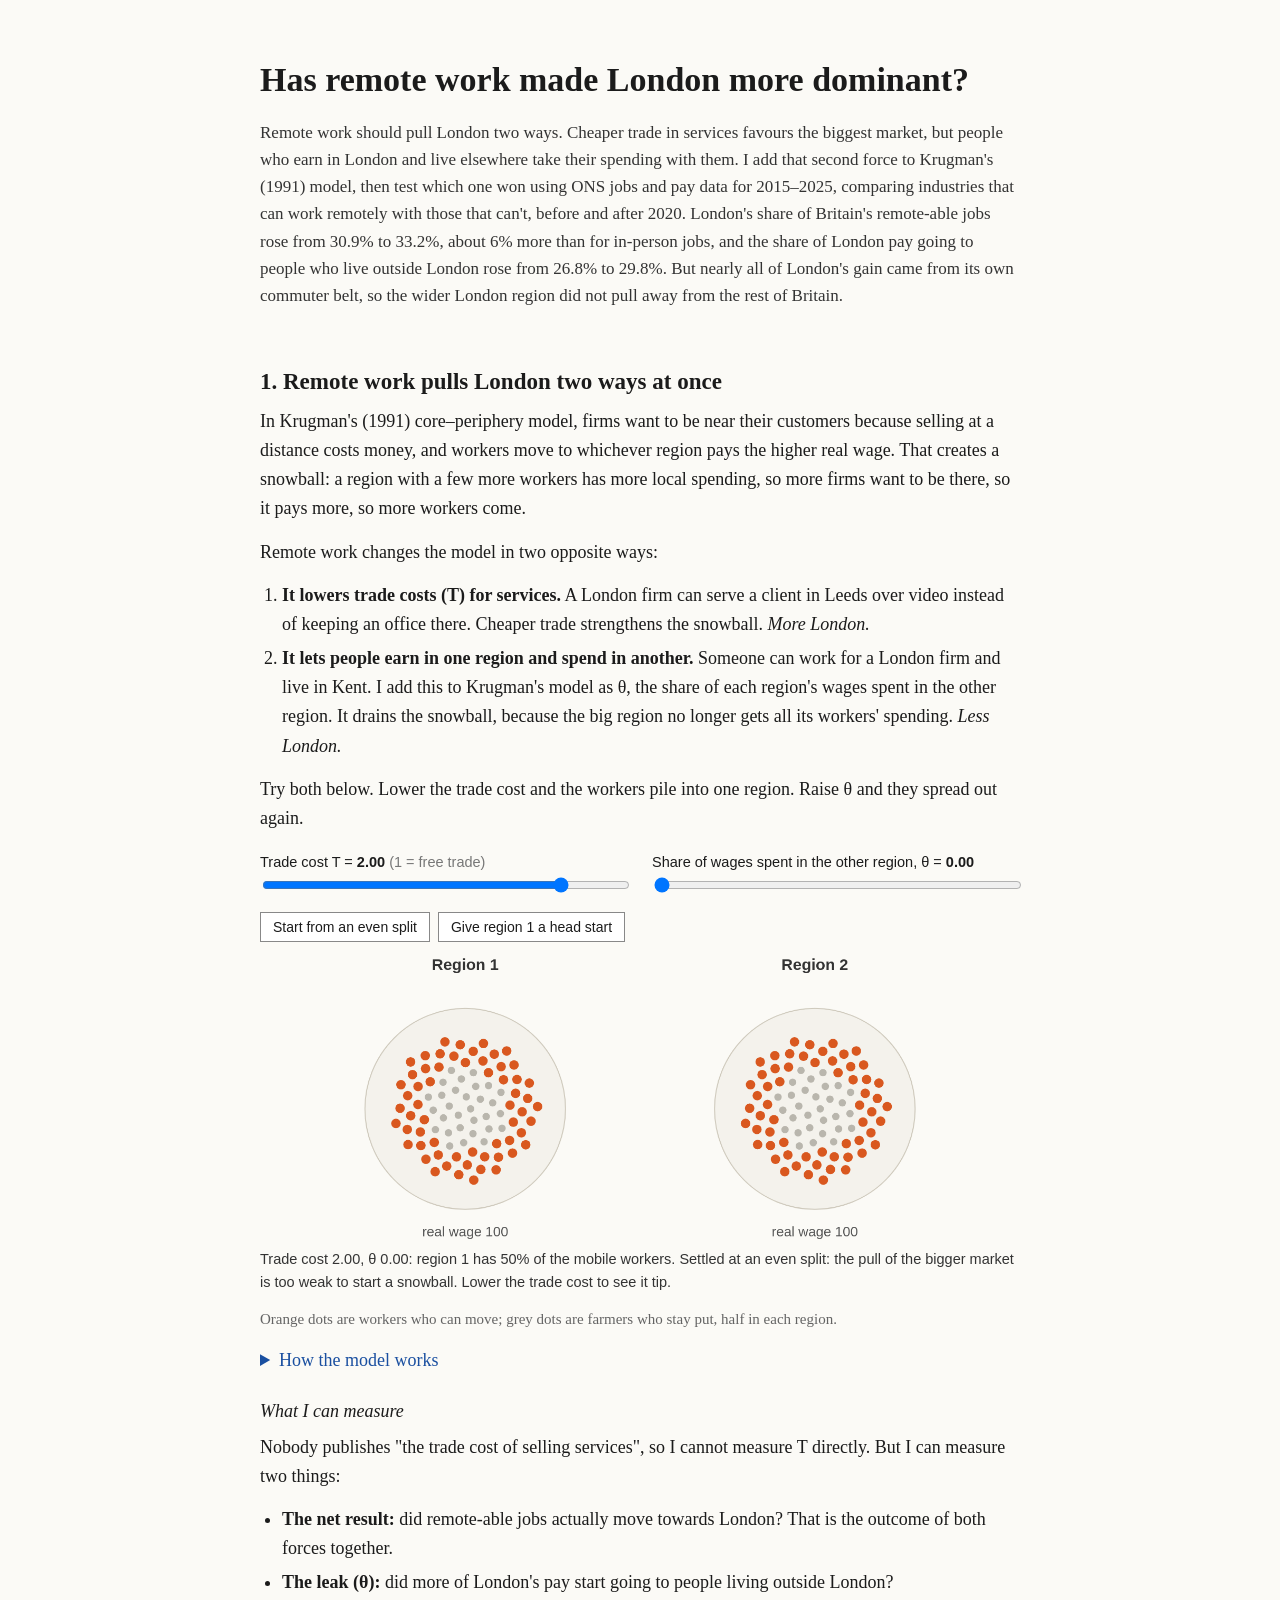
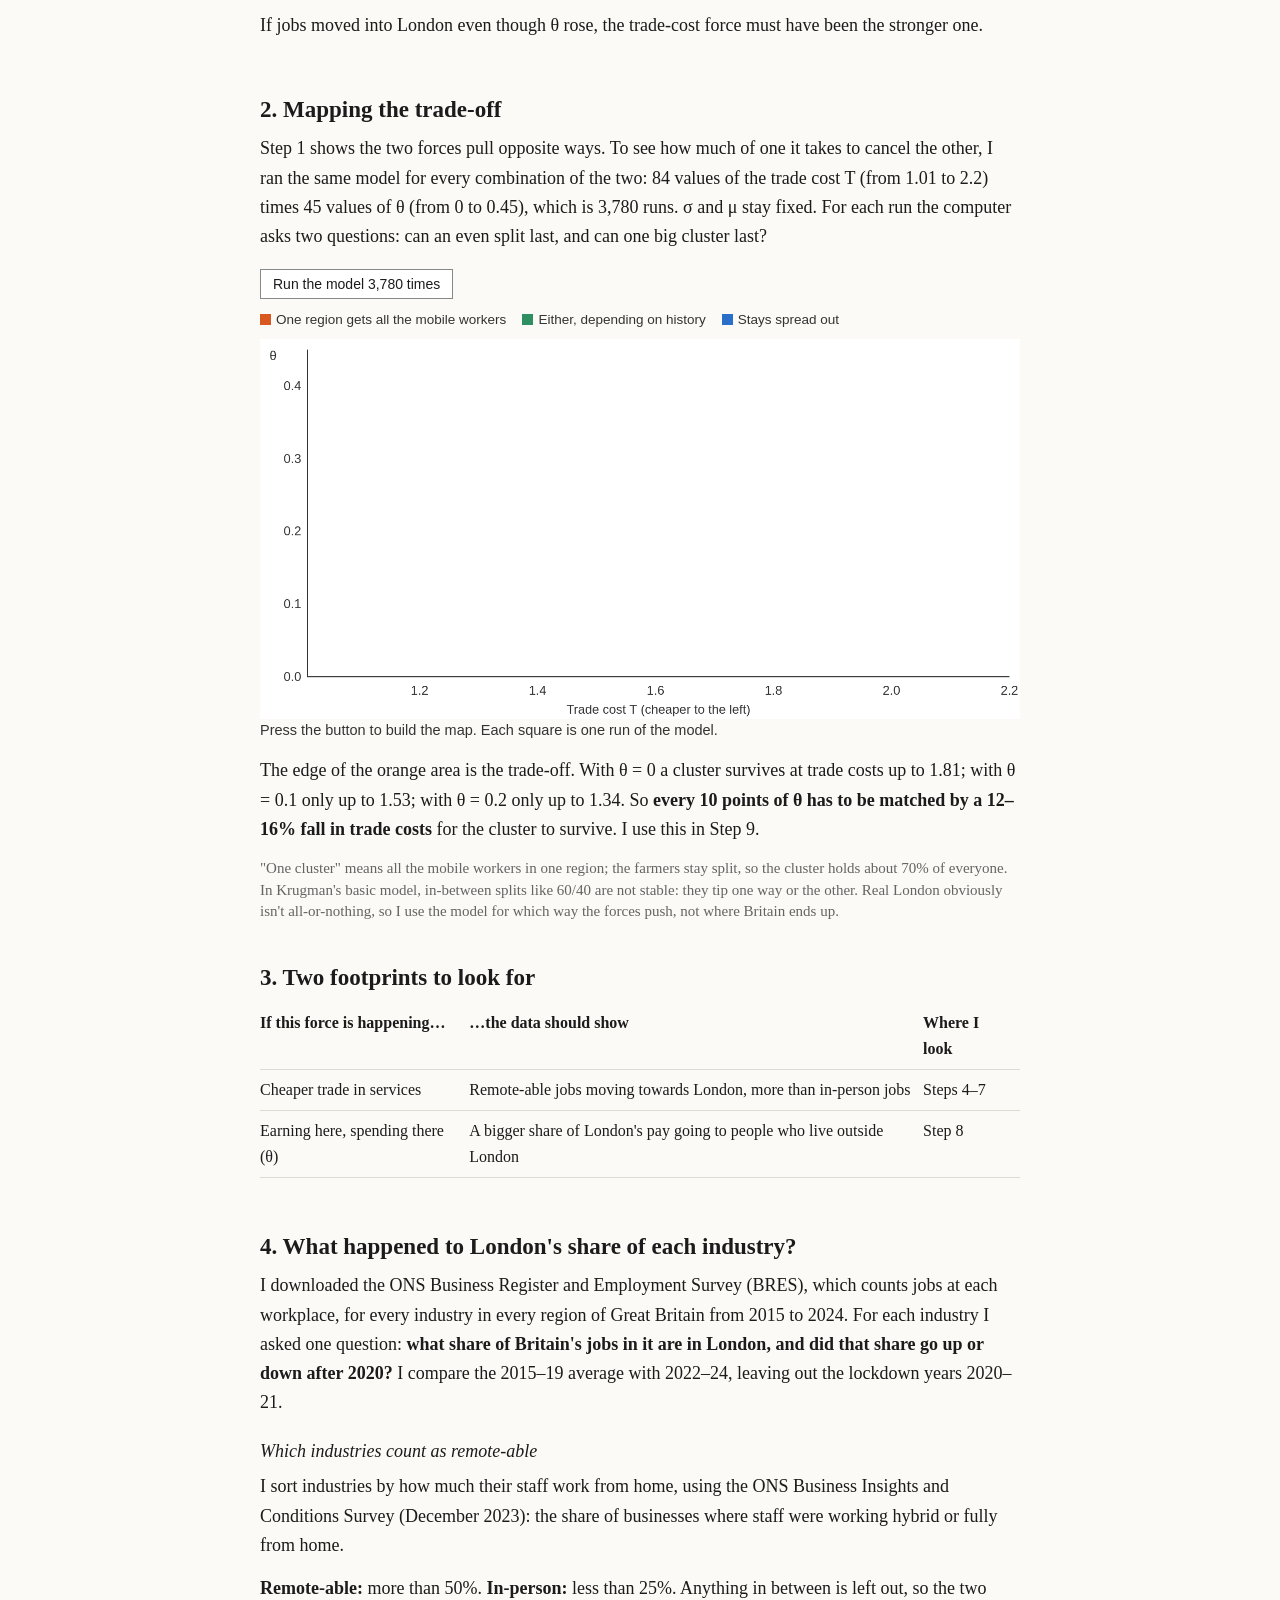
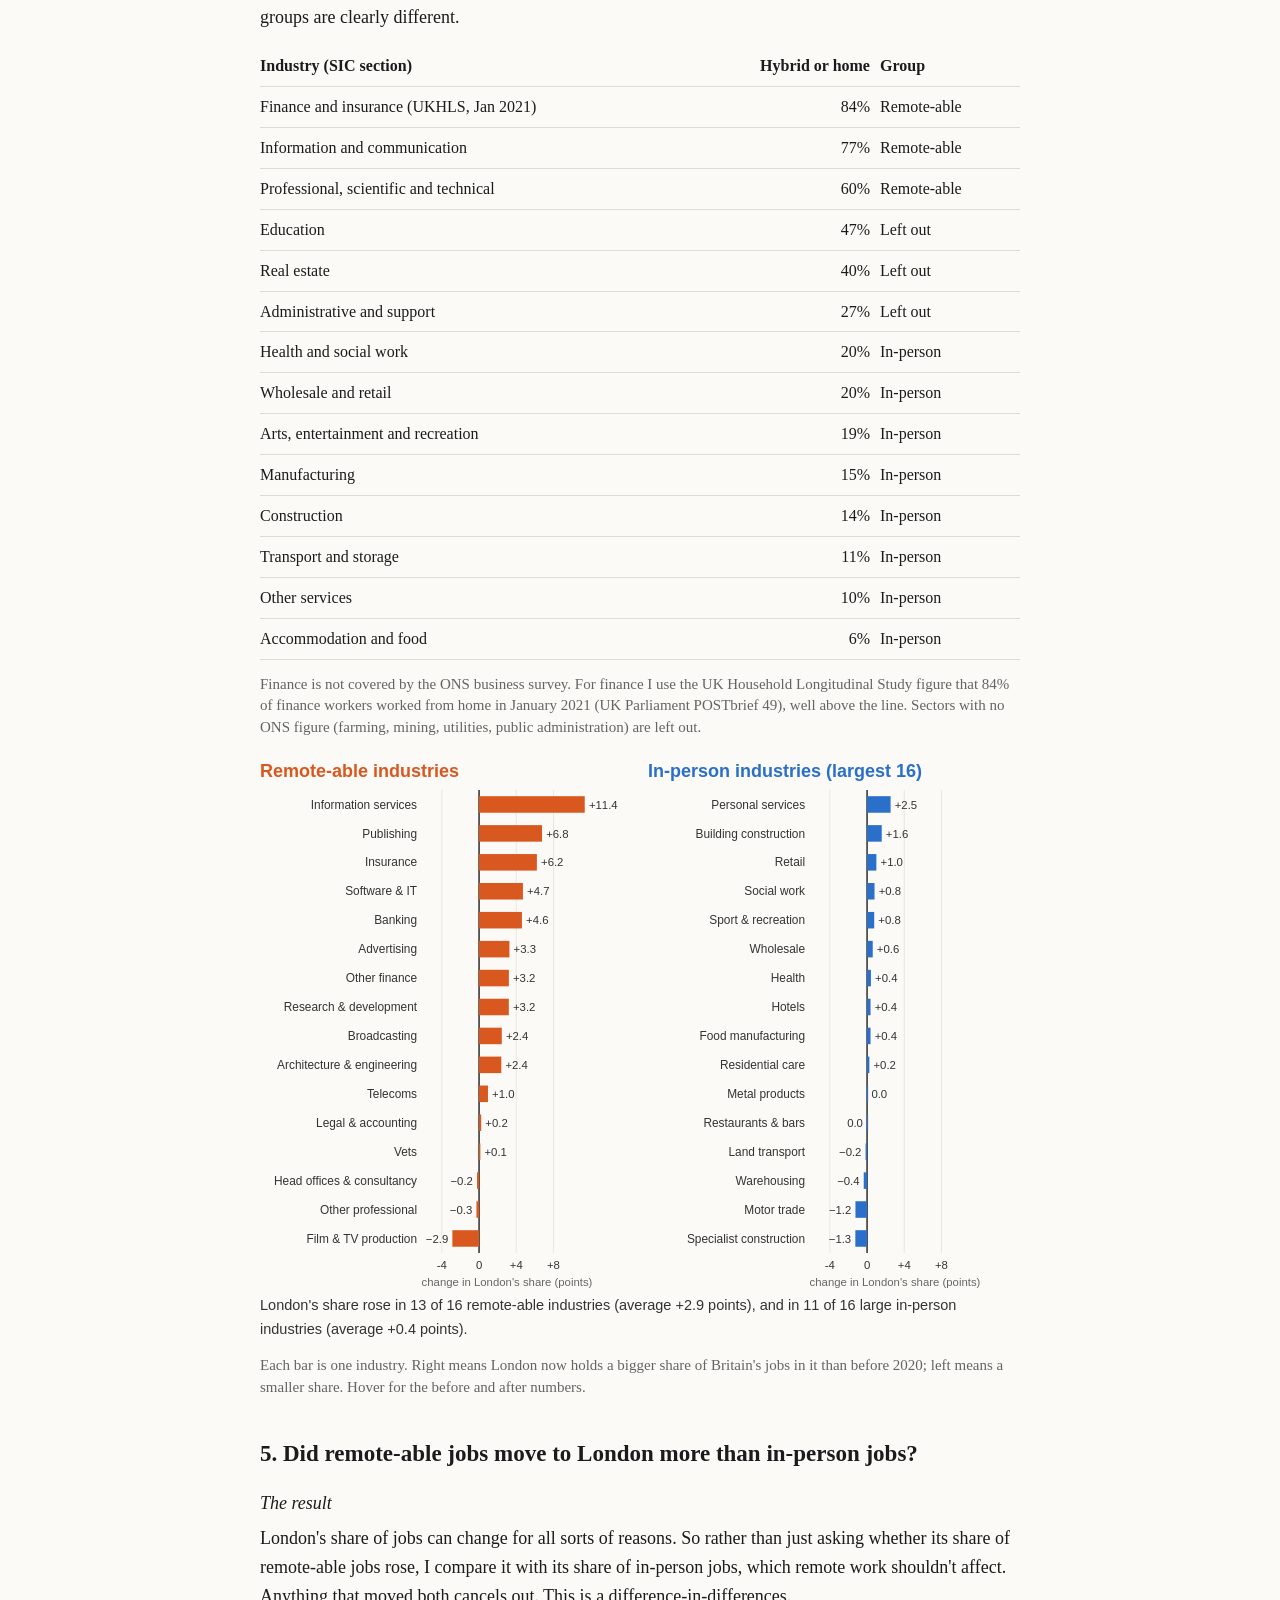
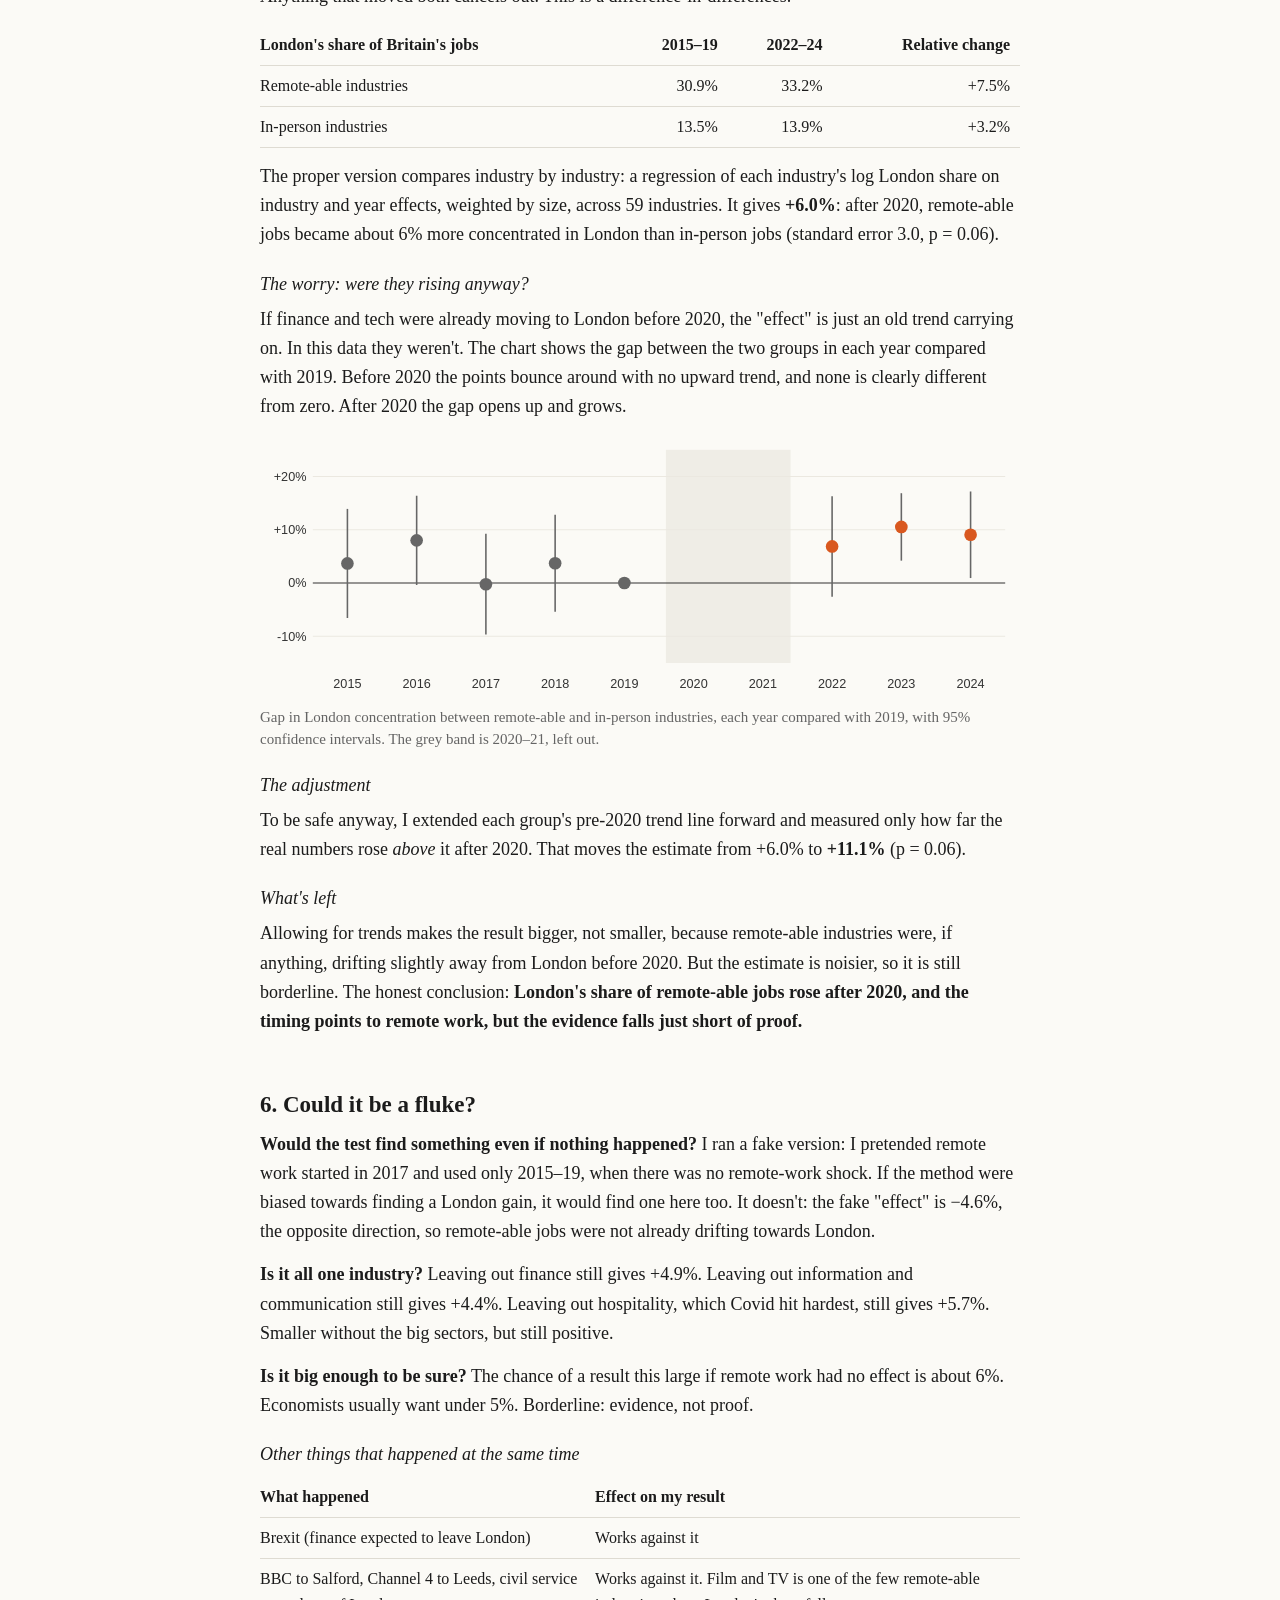
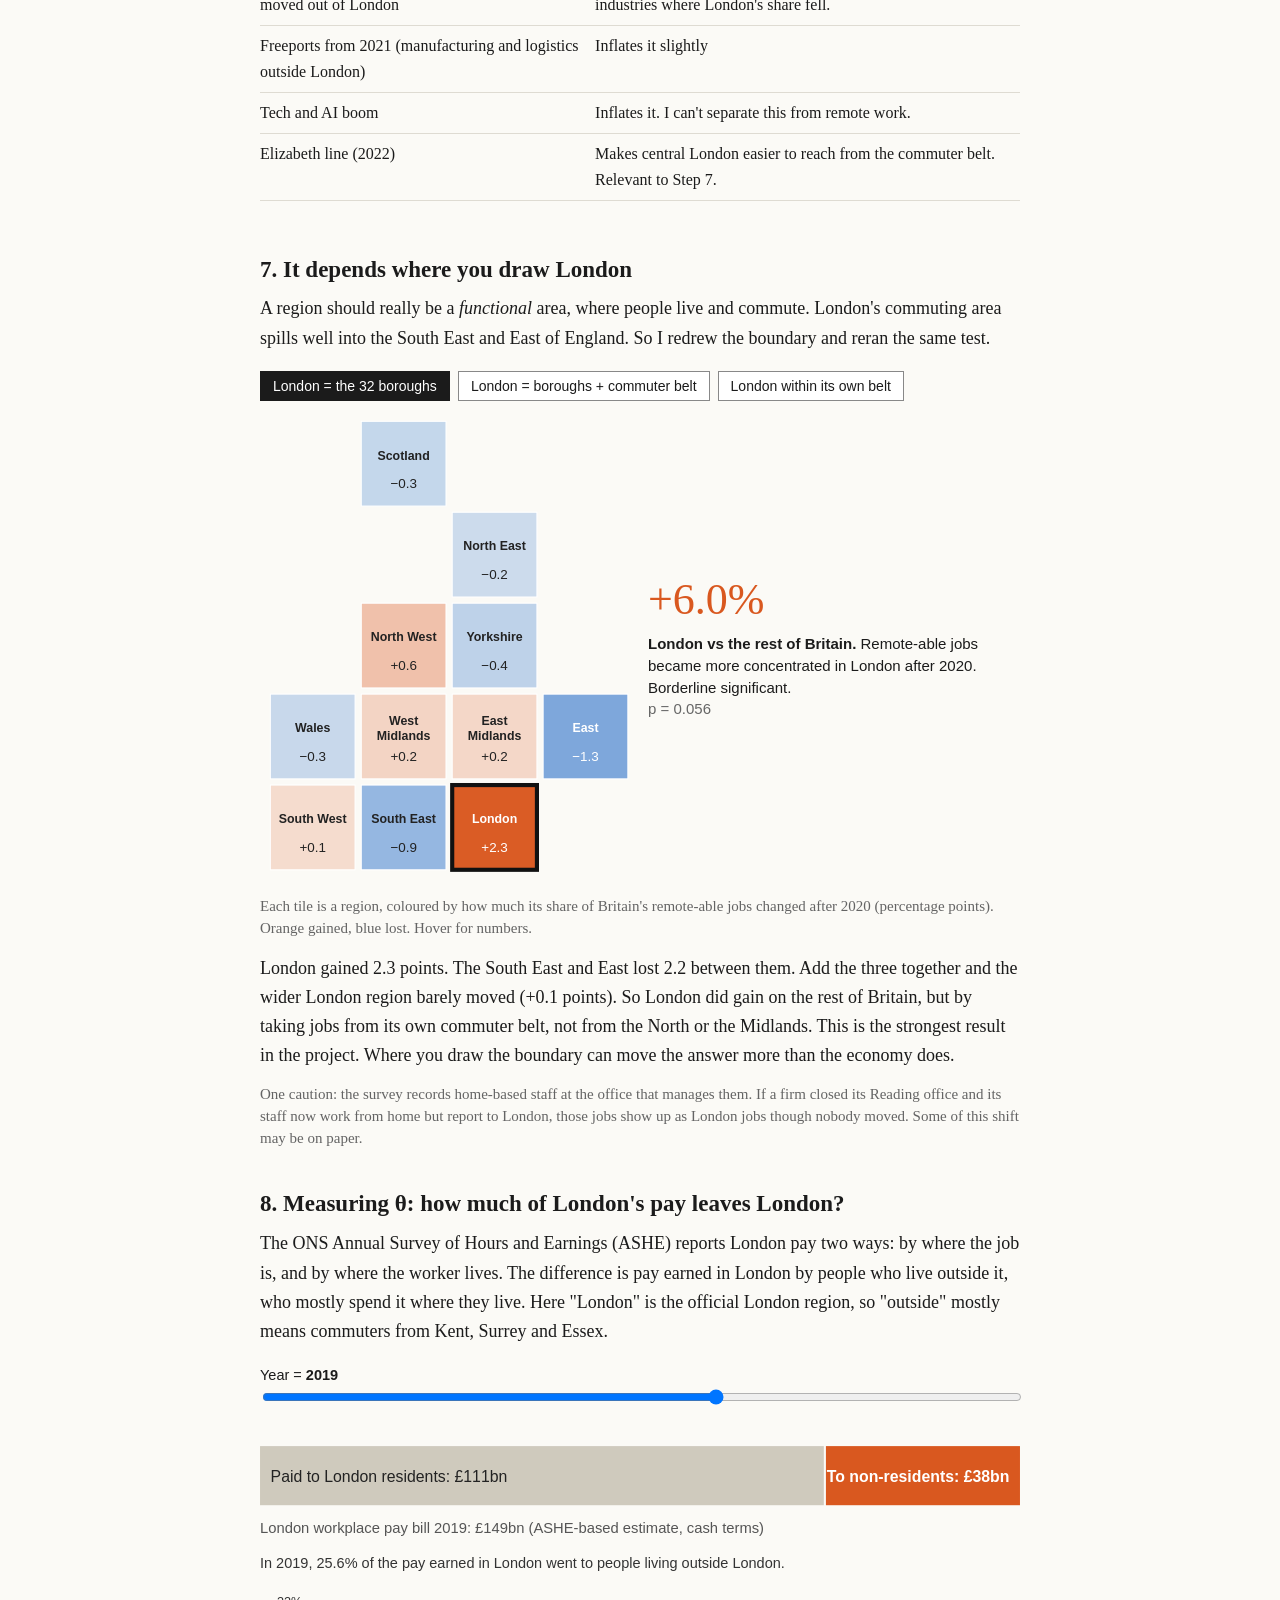
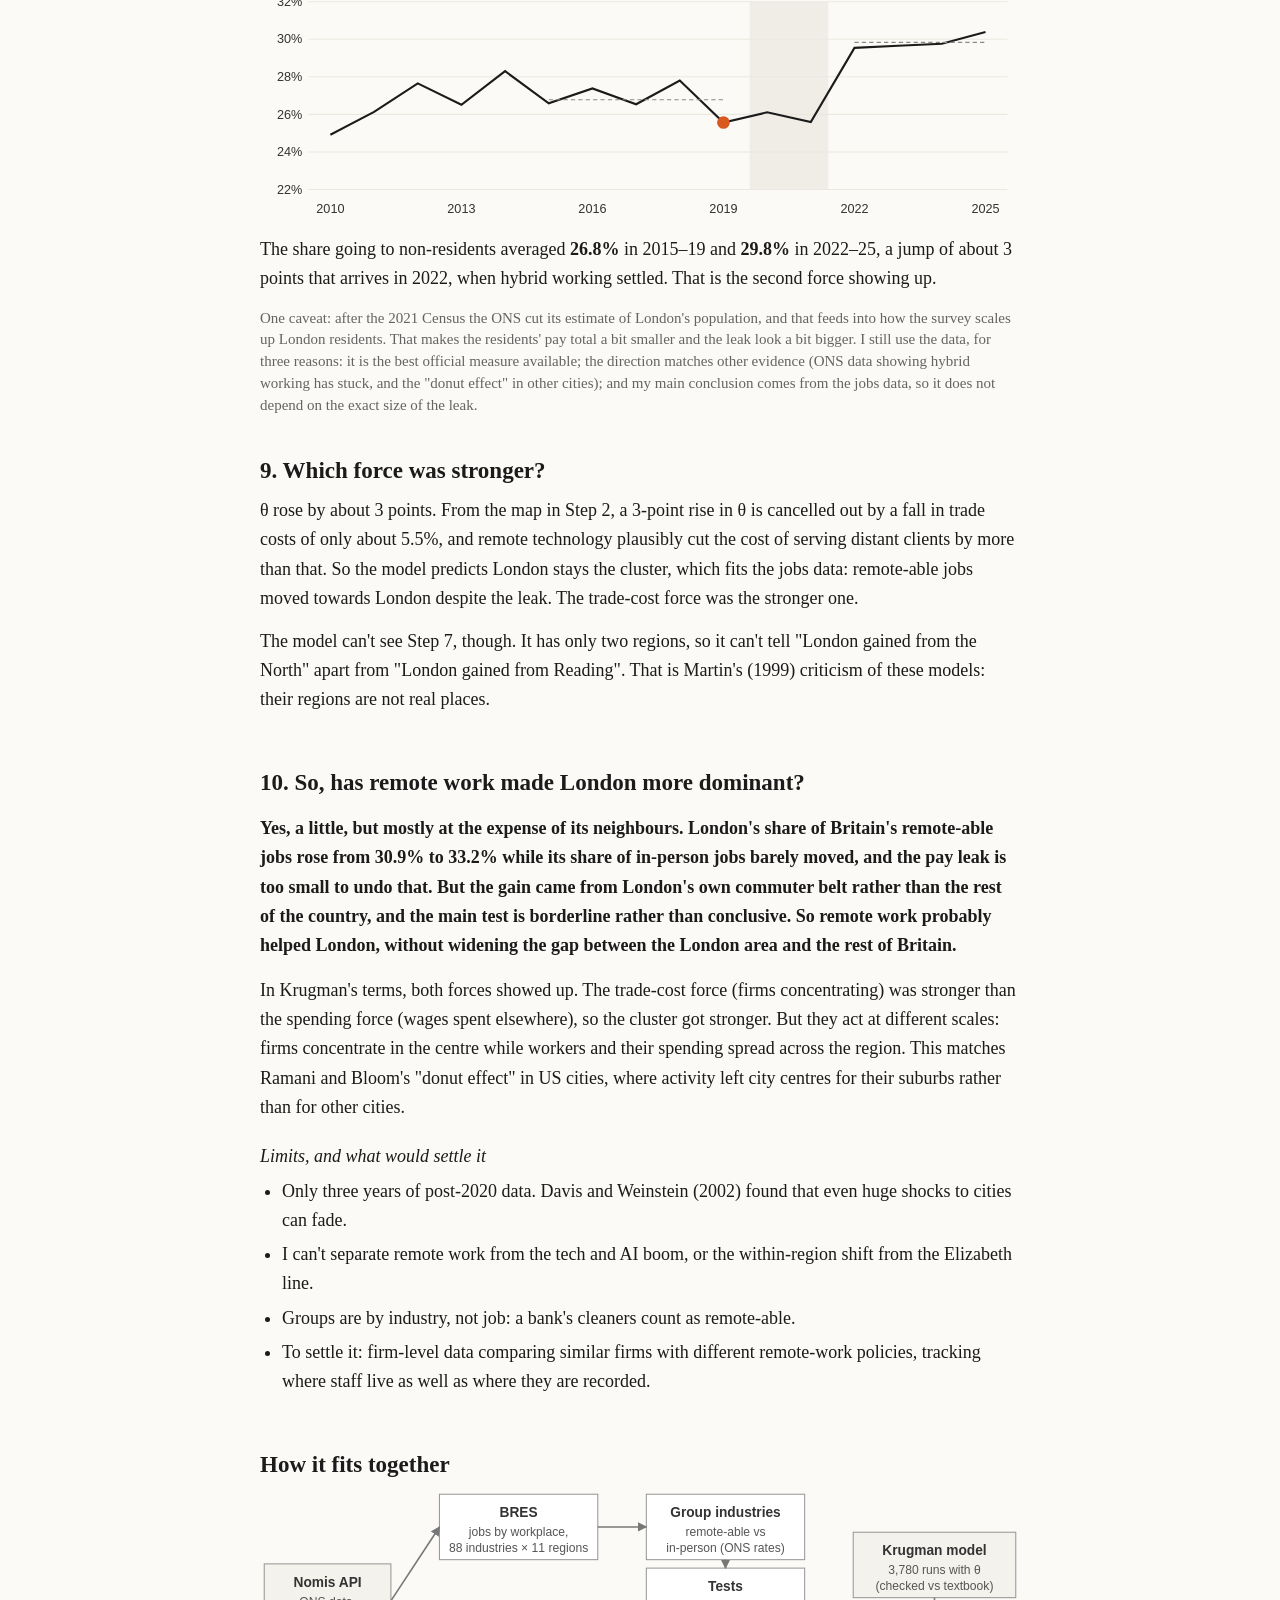
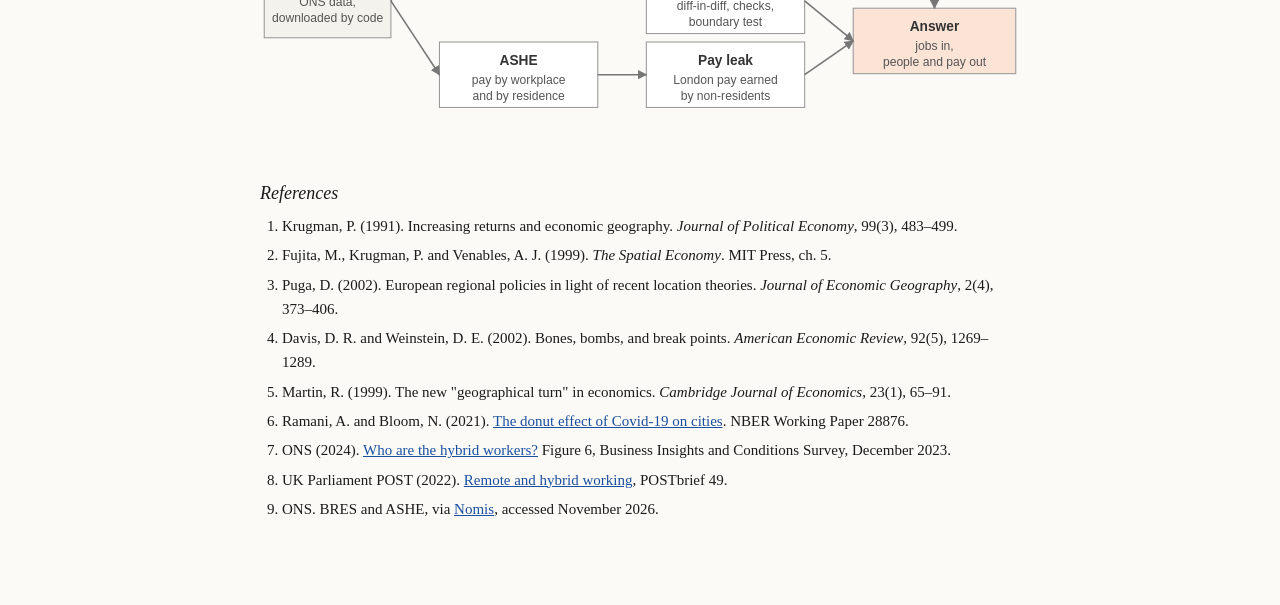
==== commit 42f49841: "Update website and README to final version" ====
--- a/supervision-3-remote-work-london/site/index.html
+++ b/supervision-3-remote-work-london/site/index.html
@@ -10,19 +10,18 @@
 html { background:var(--paper); }
 body { margin:0; background:var(--paper); color:var(--ink); font-family:Georgia,"Times New Roman",serif; font-size:18px; line-height:1.62; }
 .wrap { max-width:760px; margin:0 auto; padding:0 20px; }
-header { padding:56px 0 30px; }
-h1 { font-size:38px; line-height:1.15; font-weight:normal; margin:0 0 12px; }
+header { padding:60px 0 26px; }
+h1 { font-size:34px; line-height:1.2; font-weight:bold; margin:0 0 18px; }
 .sub { font-size:20px; color:var(--grey); margin:0 0 14px; }
 .by { font-size:15px; color:var(--grey); font-family:Arial,Helvetica,sans-serif; }
-.step { padding:34px 0 22px; border-top:1px solid var(--rule); }
-.stepno { font-family:Arial,Helvetica,sans-serif; font-size:13px; letter-spacing:.06em; color:var(--or); font-weight:bold; }
-h2 { font-size:26px; line-height:1.25; font-weight:normal; margin:4px 0 14px; }
-h3 { font-size:18px; margin:22px 0 6px; }
+.step { padding:18px 0 8px; }
+h2 { font-size:23px; line-height:1.3; font-weight:bold; margin:14px 0 10px; }
+h3 { font-size:18px; font-style:italic; font-weight:normal; margin:20px 0 6px; }
 p { margin:0 0 14px; }
 a { color:var(--link); }
 ul, ol { padding-left:22px; margin:0 0 14px; } li { margin-bottom:5px; }
 .sans { font-family:Arial,Helvetica,sans-serif; }
-.panel { background:#fff; border:1px solid var(--rule); padding:16px; margin:18px 0 10px; }
+.panel { margin:18px 0 14px; }
 .panel canvas, .panel svg { display:block; width:100%; height:auto; }
 .ctl { font-family:Arial,Helvetica,sans-serif; font-size:14.5px; display:grid; grid-template-columns:1fr 1fr; gap:10px 24px; margin:0 0 12px; }
 .ctl label { display:block; }
@@ -36,27 +35,24 @@
 .cap { font-size:15px; color:var(--grey); line-height:1.45; margin:8px 0 0; }
 .key { font-family:Arial,Helvetica,sans-serif; font-size:13.5px; color:#333; display:flex; flex-wrap:wrap; gap:4px 16px; margin:4px 0 8px; }
 .sq { display:inline-block; width:11px; height:11px; margin-right:5px; vertical-align:-1px; }
-table { border-collapse:collapse; font-family:Arial,Helvetica,sans-serif; font-size:15px; width:100%; margin:8px 0 14px; }
+table { border-collapse:collapse; font-size:16px; width:100%; margin:8px 0 14px; }
 th, td { padding:7px 10px 7px 0; border-bottom:1px solid var(--rule); text-align:left; vertical-align:top; }
 td.n, th.n { text-align:right; font-variant-numeric:tabular-nums; white-space:nowrap; }
 tr.hl td { font-weight:bold; }
-.check { display:grid; grid-template-columns:1fr; gap:4px; padding:14px 0; border-bottom:1px solid var(--rule); }
-.check .q { font-weight:bold; }
-.verdict { font-family:Arial,Helvetica,sans-serif; font-size:14px; font-weight:bold; }
-.v-good { color:var(--gr); } .v-mixed { color:#a06a00; }
-.answer { font-size:21px; line-height:1.5; border-left:4px solid var(--or); padding:4px 0 4px 16px; margin:16px 0; }
+.answer { font-weight:bold; margin:16px 0; }
 .big { font-size:44px; line-height:1.05; font-family:Georgia,serif; }
 .two { display:grid; grid-template-columns:1fr 1fr; gap:16px; }
 @media (max-width:640px) { .ctl, .two { grid-template-columns:1fr; } h1 { font-size:30px; } }
 #tip { position:fixed; pointer-events:none; background:#fff; border:1px solid #999; font:13px Arial,sans-serif; padding:5px 8px; display:none; z-index:9; max-width:260px; line-height:1.4; }
 ol.refs { font-size:15px; }
 footer { padding:30px 0 70px; }
-details { margin:16px 0 18px; border-top:1px solid var(--rule); border-bottom:1px solid var(--rule); padding:8px 0; }
-summary { cursor:pointer; font-family:Arial,Helvetica,sans-serif; font-size:15px; font-weight:bold; padding:4px 0; }
+details { margin:14px 0 18px; }
+summary { cursor:pointer; color:var(--link); padding:2px 0; }
 details[open] summary { margin-bottom:10px; }
 .eq { font-family:"Courier New",monospace; font-size:14.5px; line-height:1.9; margin:6px 0 14px 12px; overflow-x:auto; white-space:nowrap; }
-.rule { border-left:4px solid var(--ink); padding:2px 0 2px 12px; }
+
 figure.panel { margin:14px 0; }
+.abstract { font-size:17px; line-height:1.6; color:#333; margin:0; }
 </style>
 </head>
 <body>
@@ -65,15 +61,13 @@
 
 <header>
   <h1>Has remote work made London more dominant?</h1>
-  <p class="sub">A step-by-step answer: build Krugman's model, add remote work, then test it against ten years of ONS data.</p>
-  <div class="by">Milo Sinclair · Paper 7, Regional Economics and Policy · Supervision 3 · November 2026</div>
+  <p class="abstract">Remote work should pull London two ways. Cheaper trade in services favours the biggest market, but people who earn in London and live elsewhere take their spending with them. I add that second force to Krugman's (1991) model, then test which one won using ONS jobs and pay data for 2015–2025, comparing industries that can work remotely with those that can't, before and after 2020. London's share of Britain's remote-able jobs rose from 30.9% to 33.2%, about 6% more than for in-person jobs, and the share of London pay going to people who live outside London rose from 26.8% to 29.8%. But nearly all of London's gain came from its own commuter belt, so the wider London region did not pull away from the rest of Britain.</p>
 </header>
 
 <!-- STEP 1 -->
 <section class="step">
-  <div class="stepno">STEP 1 · THE QUESTION AND THE TENSION</div>
-  <h2>Remote work pulls London two ways at once</h2>
-  <p>In Krugman's (1991) core–periphery model (Lectures 7–8), firms want to be near their customers because selling at a distance costs money, and workers move to whichever region pays the higher real wage. That creates a snowball: a region with a few more workers has more local spending, so more firms want to be there, so it pays more, so more workers come.</p>
+  <h2>1. Remote work pulls London two ways at once</h2>
+  <p>In Krugman's (1991) core–periphery model, firms want to be near their customers because selling at a distance costs money, and workers move to whichever region pays the higher real wage. That creates a snowball: a region with a few more workers has more local spending, so more firms want to be there, so it pays more, so more workers come.</p>
   <p>Remote work changes the model in two opposite ways:</p>
   <ol>
     <li><b>It lowers trade costs (T) for services.</b> A London firm can serve a client in Leeds over video instead of keeping an office there. Cheaper trade strengthens the snowball. <i>More London.</i></li>
@@ -114,8 +108,7 @@
 
 <!-- STEP 2 -->
 <section class="step">
-  <div class="stepno">STEP 2 · HOW BIG DOES EACH FORCE NEED TO BE?</div>
-  <h2>Mapping the trade-off</h2>
+  <h2>2. Mapping the trade-off</h2>
   <p>Step 1 shows the two forces pull opposite ways. To see how much of one it takes to cancel the other, I ran the same model for every combination of the two: 84 values of the trade cost T (from 1.01 to 2.2) times 45 values of θ (from 0 to 0.45), which is 3,780 runs. σ and μ stay fixed. For each run the computer asks two questions: can an even split last, and can one big cluster last?</p>
   <div class="panel">
     <div class="btns"><button type="button" id="runmap">Run the model 3,780 times</button></div>
@@ -124,13 +117,12 @@
     <p class="read" id="mapread">Press the button to build the map. Each square is one run of the model.</p>
   </div>
   <p>The edge of the orange area is the trade-off. With θ = 0 a cluster survives at trade costs up to 1.81; with θ = 0.1 only up to 1.53; with θ = 0.2 only up to 1.34. So <b>every 10 points of θ has to be matched by a 12–16% fall in trade costs</b> for the cluster to survive. I use this in Step 9.</p>
-  <p class="cap">"One cluster" means all the mobile workers in one region; the farmers stay split, so the cluster holds about 70% of everyone. In Krugman's basic model, in-between splits like 60/40 are not stable: they tip one way or the other. Real London obviously isn't all-or-nothing, so I use the model for which way the forces push, not where Britain ends up. As the lecture slides say, do not take the results literally.</p>
+  <p class="cap">"One cluster" means all the mobile workers in one region; the farmers stay split, so the cluster holds about 70% of everyone. In Krugman's basic model, in-between splits like 60/40 are not stable: they tip one way or the other. Real London obviously isn't all-or-nothing, so I use the model for which way the forces push, not where Britain ends up.</p>
 </section>
 
 <!-- STEP 3 -->
 <section class="step">
-  <div class="stepno">STEP 3 · WHAT EACH FORCE WOULD LEAVE BEHIND</div>
-  <h2>Two footprints to look for</h2>
+  <h2>3. Two footprints to look for</h2>
   <table>
     <tr><th>If this force is happening…</th><th>…the data should show</th><th>Where I look</th></tr>
     <tr><td>Cheaper trade in services</td><td>Remote-able jobs moving towards London, more than in-person jobs</td><td>Steps 4–7</td></tr>
@@ -140,12 +132,11 @@
 
 <!-- STEP 4 -->
 <section class="step">
-  <div class="stepno">STEP 4 · THE DATA</div>
-  <h2>What happened to London's share of each industry?</h2>
+  <h2>4. What happened to London's share of each industry?</h2>
   <p>I downloaded the ONS Business Register and Employment Survey (BRES), which counts jobs at each workplace, for every industry in every region of Great Britain from 2015 to 2024. For each industry I asked one question: <b>what share of Britain's jobs in it are in London, and did that share go up or down after 2020?</b> I compare the 2015–19 average with 2022–24, leaving out the lockdown years 2020–21.</p>
   <h3>Which industries count as remote-able</h3>
   <p>I sort industries by how much their staff work from home, using the ONS Business Insights and Conditions Survey (December 2023): the share of businesses where staff were working hybrid or fully from home.</p>
-  <p class="rule"><b>Remote-able:</b> more than 50%. <b>In-person:</b> less than 25%. Anything in between is left out, so the two groups are clearly different.</p>
+  <p><b>Remote-able:</b> more than 50%. <b>In-person:</b> less than 25%. Anything in between is left out, so the two groups are clearly different.</p>
   <table><tr><th>Industry (SIC section)</th><th class="n">Hybrid or home</th><th>Group</th></tr><tr><td>Finance and insurance (UKHLS, Jan 2021)</td><td class="n">84%</td><td>Remote-able</td></tr><tr><td>Information and communication</td><td class="n">77%</td><td>Remote-able</td></tr><tr><td>Professional, scientific and technical</td><td class="n">60%</td><td>Remote-able</td></tr><tr><td>Education</td><td class="n">47%</td><td>Left out</td></tr><tr><td>Real estate</td><td class="n">40%</td><td>Left out</td></tr><tr><td>Administrative and support</td><td class="n">27%</td><td>Left out</td></tr><tr><td>Health and social work</td><td class="n">20%</td><td>In-person</td></tr><tr><td>Wholesale and retail</td><td class="n">20%</td><td>In-person</td></tr><tr><td>Arts, entertainment and recreation</td><td class="n">19%</td><td>In-person</td></tr><tr><td>Manufacturing</td><td class="n">15%</td><td>In-person</td></tr><tr><td>Construction</td><td class="n">14%</td><td>In-person</td></tr><tr><td>Transport and storage</td><td class="n">11%</td><td>In-person</td></tr><tr><td>Other services</td><td class="n">10%</td><td>In-person</td></tr><tr><td>Accommodation and food</td><td class="n">6%</td><td>In-person</td></tr></table>
   <p class="cap">Finance is not covered by the ONS business survey. For finance I use the UK Household Longitudinal Study figure that 84% of finance workers worked from home in January 2021 (UK Parliament POSTbrief 49), well above the line. Sectors with no ONS figure (farming, mining, utilities, public administration) are left out.</p>
   <div class="panel">
@@ -160,10 +151,9 @@
 
 <!-- STEP 5 -->
 <section class="step">
-  <div class="stepno">STEP 5 · THE TEST</div>
-  <h2>Did remote-able jobs move to London more than in-person jobs?</h2>
+  <h2>5. Did remote-able jobs move to London more than in-person jobs?</h2>
   <h3>The result</h3>
-  <p>London's share of jobs can change for all sorts of reasons. So rather than just asking whether its share of remote-able jobs rose, I compare it with its share of in-person jobs, which remote work shouldn't affect. Anything that moved both cancels out. This is a difference-in-differences, from Lectures 9–10.</p>
+  <p>London's share of jobs can change for all sorts of reasons. So rather than just asking whether its share of remote-able jobs rose, I compare it with its share of in-person jobs, which remote work shouldn't affect. Anything that moved both cancels out. This is a difference-in-differences.</p>
   <table>
     <tr><th>London's share of Britain's jobs</th><th class="n">2015–19</th><th class="n">2022–24</th><th class="n">Relative change</th></tr>
     <tr><td>Remote-able industries</td><td class="n">30.9%</td><td class="n">33.2%</td><td class="n">+7.5%</td></tr>
@@ -177,22 +167,17 @@
     <p class="cap">Gap in London concentration between remote-able and in-person industries, each year compared with 2019, with 95% confidence intervals. The grey band is 2020–21, left out.</p>
   </figure>
   <h3>The adjustment</h3>
-  <p>To be safe anyway, I extended each group's pre-2020 trend line forward and measured only how far the real numbers rose <i>above</i> it after 2020:</p>
-  <table>
-    <tr><th>Allowing for pre-2020 trends</th><th class="n">Without</th><th class="n">With</th><th>Verdict</th></tr>
-    <tr><td>Main data (BRES)</td><td class="n">+6.0%</td><td class="n">+11.1%</td><td>Survives; borderline (p = 0.06)</td></tr>
-  </table>
+  <p>To be safe anyway, I extended each group's pre-2020 trend line forward and measured only how far the real numbers rose <i>above</i> it after 2020. That moves the estimate from +6.0% to <b>+11.1%</b> (p = 0.06).</p>
   <h3>What's left</h3>
   <p>Allowing for trends makes the result bigger, not smaller, because remote-able industries were, if anything, drifting slightly away from London before 2020. But the estimate is noisier, so it is still borderline. The honest conclusion: <b>London's share of remote-able jobs rose after 2020, and the timing points to remote work, but the evidence falls just short of proof.</b></p>
 </section>
 
 <!-- STEP 6 -->
 <section class="step">
-  <div class="stepno">STEP 6 · OTHER CHECKS</div>
-  <h2>Could it be a fluke?</h2>
-  <div class="check"><div class="q">Would the test find something even if nothing happened?</div><div>I ran a fake version: I pretended remote work started in 2017 and used only 2015–19, when there was no remote-work shock. If the method were biased towards finding a London gain, it would find one here too. It doesn't: the fake "effect" is −4.6%, the opposite direction, so remote-able jobs were not already drifting towards London.</div><div class="verdict v-good">The method doesn't manufacture a London gain.</div></div>
-  <div class="check"><div class="q">Is it all one industry?</div><div>Leaving out finance still gives +4.9%. Leaving out information and communication still gives +4.4%. Leaving out hospitality, which Covid hit hardest, still gives +5.7%.</div><div class="verdict v-good">Smaller without the big sectors, but still positive.</div></div>
-  <div class="check"><div class="q">Is it big enough to be sure?</div><div>The chance of a result this large if remote work had no effect is about 6%. Economists usually want under 5%.</div><div class="verdict v-mixed">Borderline: evidence, not proof.</div></div>
+  <h2>6. Could it be a fluke?</h2>
+  <p><b>Would the test find something even if nothing happened?</b> I ran a fake version: I pretended remote work started in 2017 and used only 2015–19, when there was no remote-work shock. If the method were biased towards finding a London gain, it would find one here too. It doesn't: the fake "effect" is −4.6%, the opposite direction, so remote-able jobs were not already drifting towards London.</p>
+  <p><b>Is it all one industry?</b> Leaving out finance still gives +4.9%. Leaving out information and communication still gives +4.4%. Leaving out hospitality, which Covid hit hardest, still gives +5.7%. Smaller without the big sectors, but still positive.</p>
+  <p><b>Is it big enough to be sure?</b> The chance of a result this large if remote work had no effect is about 6%. Economists usually want under 5%. Borderline: evidence, not proof.</p>
   <h3>Other things that happened at the same time</h3>
   <table>
     <tr><th>What happened</th><th>Effect on my result</th></tr>
@@ -206,9 +191,8 @@
 
 <!-- STEP 7 -->
 <section class="step">
-  <div class="stepno">STEP 7 · WHERE DID THE JOBS COME FROM?</div>
-  <h2>It depends where you draw London</h2>
-  <p>Lecture 1 says a region should be a <i>functional</i> area, where people live and commute. London's commuting area spills well into the South East and East of England. So I redrew the boundary and reran the same test.</p>
+  <h2>7. It depends where you draw London</h2>
+  <p>A region should really be a <i>functional</i> area, where people live and commute. London's commuting area spills well into the South East and East of England. So I redrew the boundary and reran the same test.</p>
   <div class="panel">
     <div class="btns"><button type="button" class="bd" data-b="L" aria-pressed="true">London = the 32 boroughs</button><button type="button" class="bd" data-b="G" aria-pressed="false">London = boroughs + commuter belt</button><button type="button" class="bd" data-b="W" aria-pressed="false">London within its own belt</button></div>
     <div class="two">
@@ -220,14 +204,13 @@
     </div>
     <p class="cap" style="margin-top:10px">Each tile is a region, coloured by how much its share of Britain's remote-able jobs changed after 2020 (percentage points). Orange gained, blue lost. Hover for numbers.</p>
   </div>
-  <p>London gained 2.3 points. The South East and East lost 2.2 between them. Add the three together and the wider London region barely moved (+0.1 points). So London did gain on the rest of Britain, but by taking jobs from its own commuter belt, not from the North or the Midlands. This is the strongest result in the project. As the Lecture 9–10 slides put it, boundaries can move the answer more than the economy does.</p>
+  <p>London gained 2.3 points. The South East and East lost 2.2 between them. Add the three together and the wider London region barely moved (+0.1 points). So London did gain on the rest of Britain, but by taking jobs from its own commuter belt, not from the North or the Midlands. This is the strongest result in the project. Where you draw the boundary can move the answer more than the economy does.</p>
   <p class="cap">One caution: the survey records home-based staff at the office that manages them. If a firm closed its Reading office and its staff now work from home but report to London, those jobs show up as London jobs though nobody moved. Some of this shift may be on paper.</p>
 </section>
 
 <!-- STEP 8 -->
 <section class="step">
-  <div class="stepno">STEP 8 · THE SECOND FOOTPRINT</div>
-  <h2>Measuring θ: how much of London's pay leaves London?</h2>
+  <h2>8. Measuring θ: how much of London's pay leaves London?</h2>
   <p>The ONS Annual Survey of Hours and Earnings (ASHE) reports London pay two ways: by where the job is, and by where the worker lives. The difference is pay earned in London by people who live outside it, who mostly spend it where they live. Here "London" is the official London region, so "outside" mostly means commuters from Kent, Surrey and Essex.</p>
   <div class="panel">
     <div class="ctl" style="grid-template-columns:1fr"><label>Year = <b id="yv"></b><input type="range" id="yr" min="2010" max="2025" step="1" value="2019"></label></div>
@@ -241,16 +224,14 @@
 
 <!-- STEP 9 -->
 <section class="step">
-  <div class="stepno">STEP 9 · BACK TO THE MODEL</div>
-  <h2>Which force was stronger?</h2>
+  <h2>9. Which force was stronger?</h2>
   <p>θ rose by about 3 points. From the map in Step 2, a 3-point rise in θ is cancelled out by a fall in trade costs of only about 5.5%, and remote technology plausibly cut the cost of serving distant clients by more than that. So the model predicts London stays the cluster, which fits the jobs data: remote-able jobs moved towards London despite the leak. The trade-cost force was the stronger one.</p>
   <p>The model can't see Step 7, though. It has only two regions, so it can't tell "London gained from the North" apart from "London gained from Reading". That is Martin's (1999) criticism of these models: their regions are not real places.</p>
 </section>
 
 <!-- STEP 10 -->
 <section class="step">
-  <div class="stepno">STEP 10 · THE ANSWER</div>
-  <h2>So, has remote work made London more dominant?</h2>
+  <h2>10. So, has remote work made London more dominant?</h2>
   <p class="answer">Yes, a little, but mostly at the expense of its neighbours. London's share of Britain's remote-able jobs rose from 30.9% to 33.2% while its share of in-person jobs barely moved, and the pay leak is too small to undo that. But the gain came from London's own commuter belt rather than the rest of the country, and the main test is borderline rather than conclusive. So remote work probably helped London, without widening the gap between the London area and the rest of Britain.</p>
   <p>In Krugman's terms, both forces showed up. The trade-cost force (firms concentrating) was stronger than the spending force (wages spent elsewhere), so the cluster got stronger. But they act at different scales: firms concentrate in the centre while workers and their spending spread across the region. This matches Ramani and Bloom's "donut effect" in US cities, where activity left city centres for their suburbs rather than for other cities.</p>
   <h3>Limits, and what would settle it</h3>
@@ -263,10 +244,8 @@
 </section>
 
 <section class="step">
-  <div class="stepno">HOW THIS WAS BUILT</div>
-  <h2>From raw data to answer</h2>
+  <h2>How it fits together</h2>
   <svg id="pipe" viewBox="0 0 720 210" role="img" aria-label="Data pipeline from the Nomis API to the results"></svg>
-  <p>All data is official ONS data from the Nomis API: BRES (dataset NM_189_1), ASHE by workplace and by residence (NM_99_1, NM_30_1). Python scripts download the data, run the model, the tests, the checks and the boundary test, and write the results to files; a final script builds this page from those results, so every number here comes straight from the analysis. The code is on GitHub. I used an AI assistant to help write the code.</p>
 </section>
 
 <footer>
@@ -281,7 +260,6 @@
     <li>ONS (2024). <a href="https://www.ons.gov.uk/employmentandlabourmarket/peopleinwork/employmentandemployeetypes/articles/whoarethehybridworkers/2024-11-11">Who are the hybrid workers?</a> Figure 6, Business Insights and Conditions Survey, December 2023.</li>
     <li>UK Parliament POST (2022). <a href="https://researchbriefings.files.parliament.uk/documents/POST-PB-0049/POST-PB-0049.pdf">Remote and hybrid working</a>, POSTbrief 49.</li>
     <li>ONS. BRES and ASHE, via <a href="https://www.nomisweb.co.uk/">Nomis</a>, accessed November 2026.</li>
-    <li>Larsson, J. P. (2026). Paper 7 Lectures 1–10, Department of Land Economy, University of Cambridge.</li>
   </ol>
 </footer>
 </div>
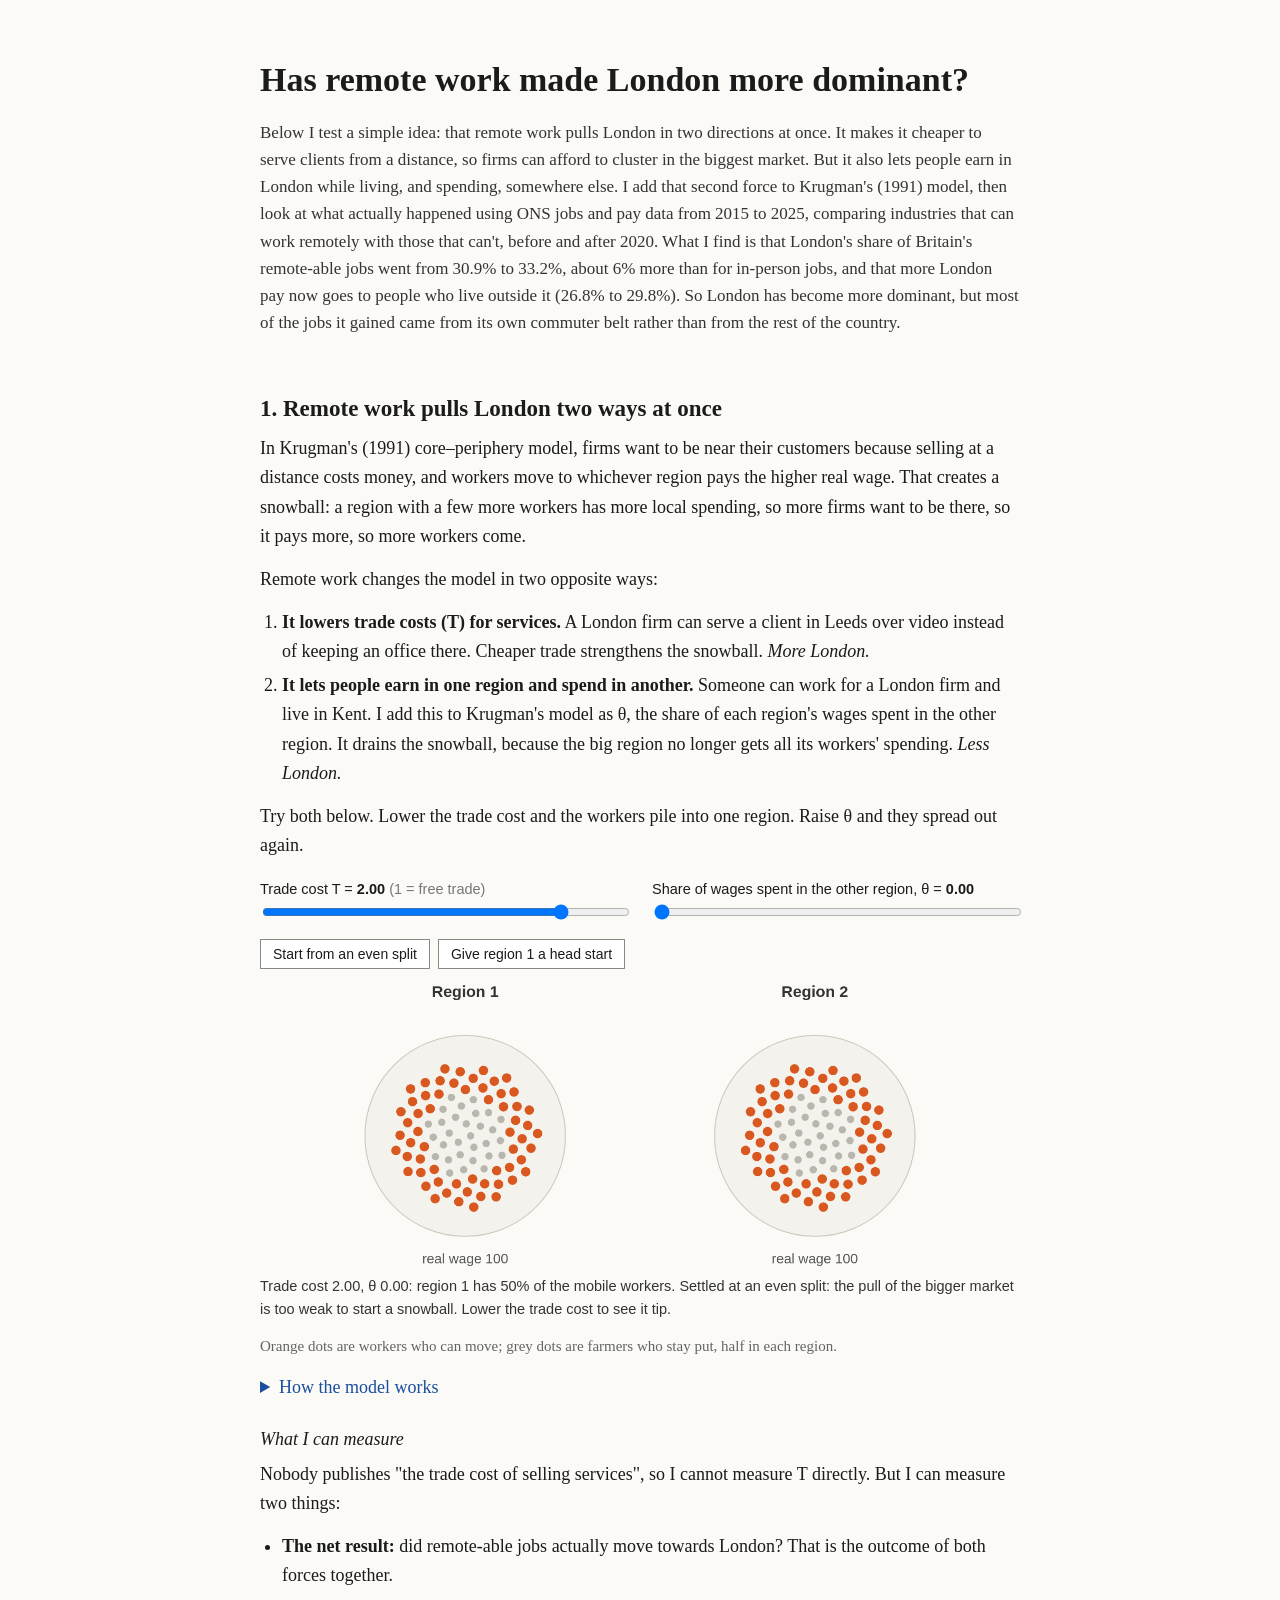
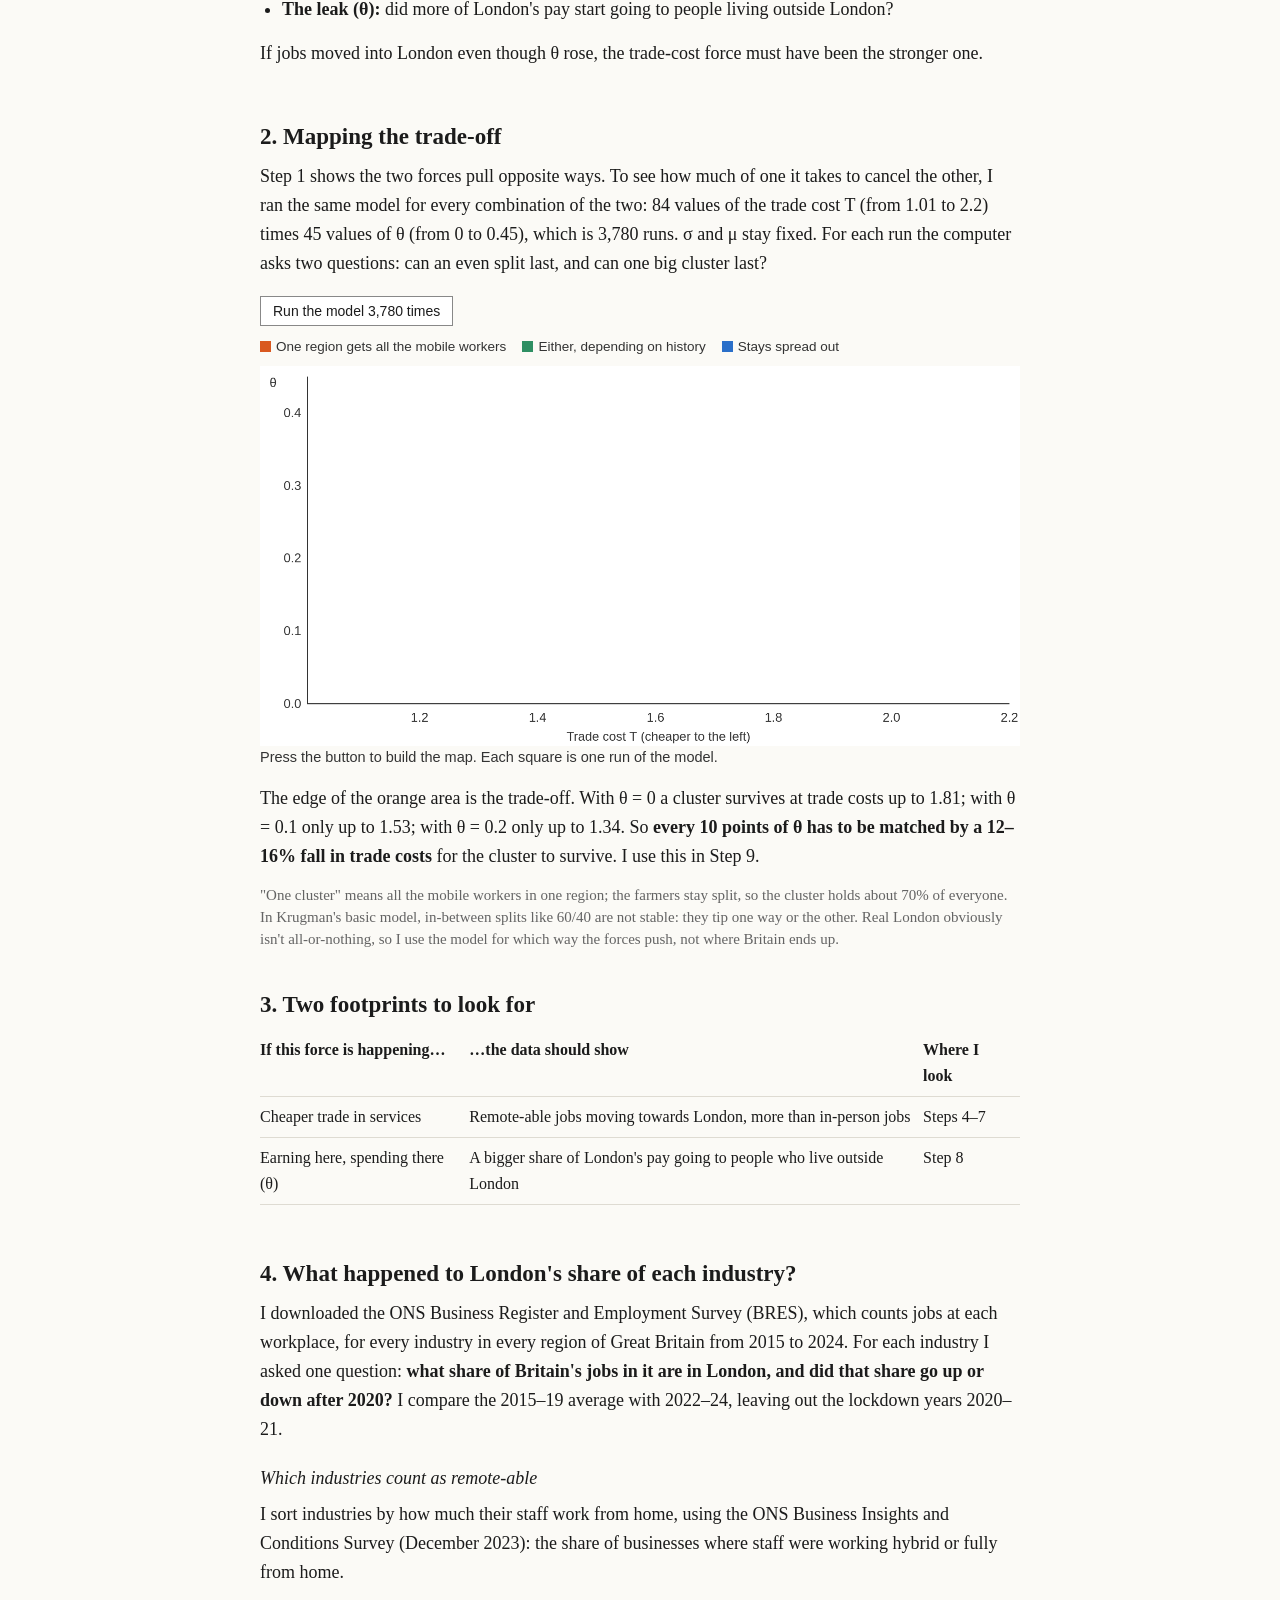
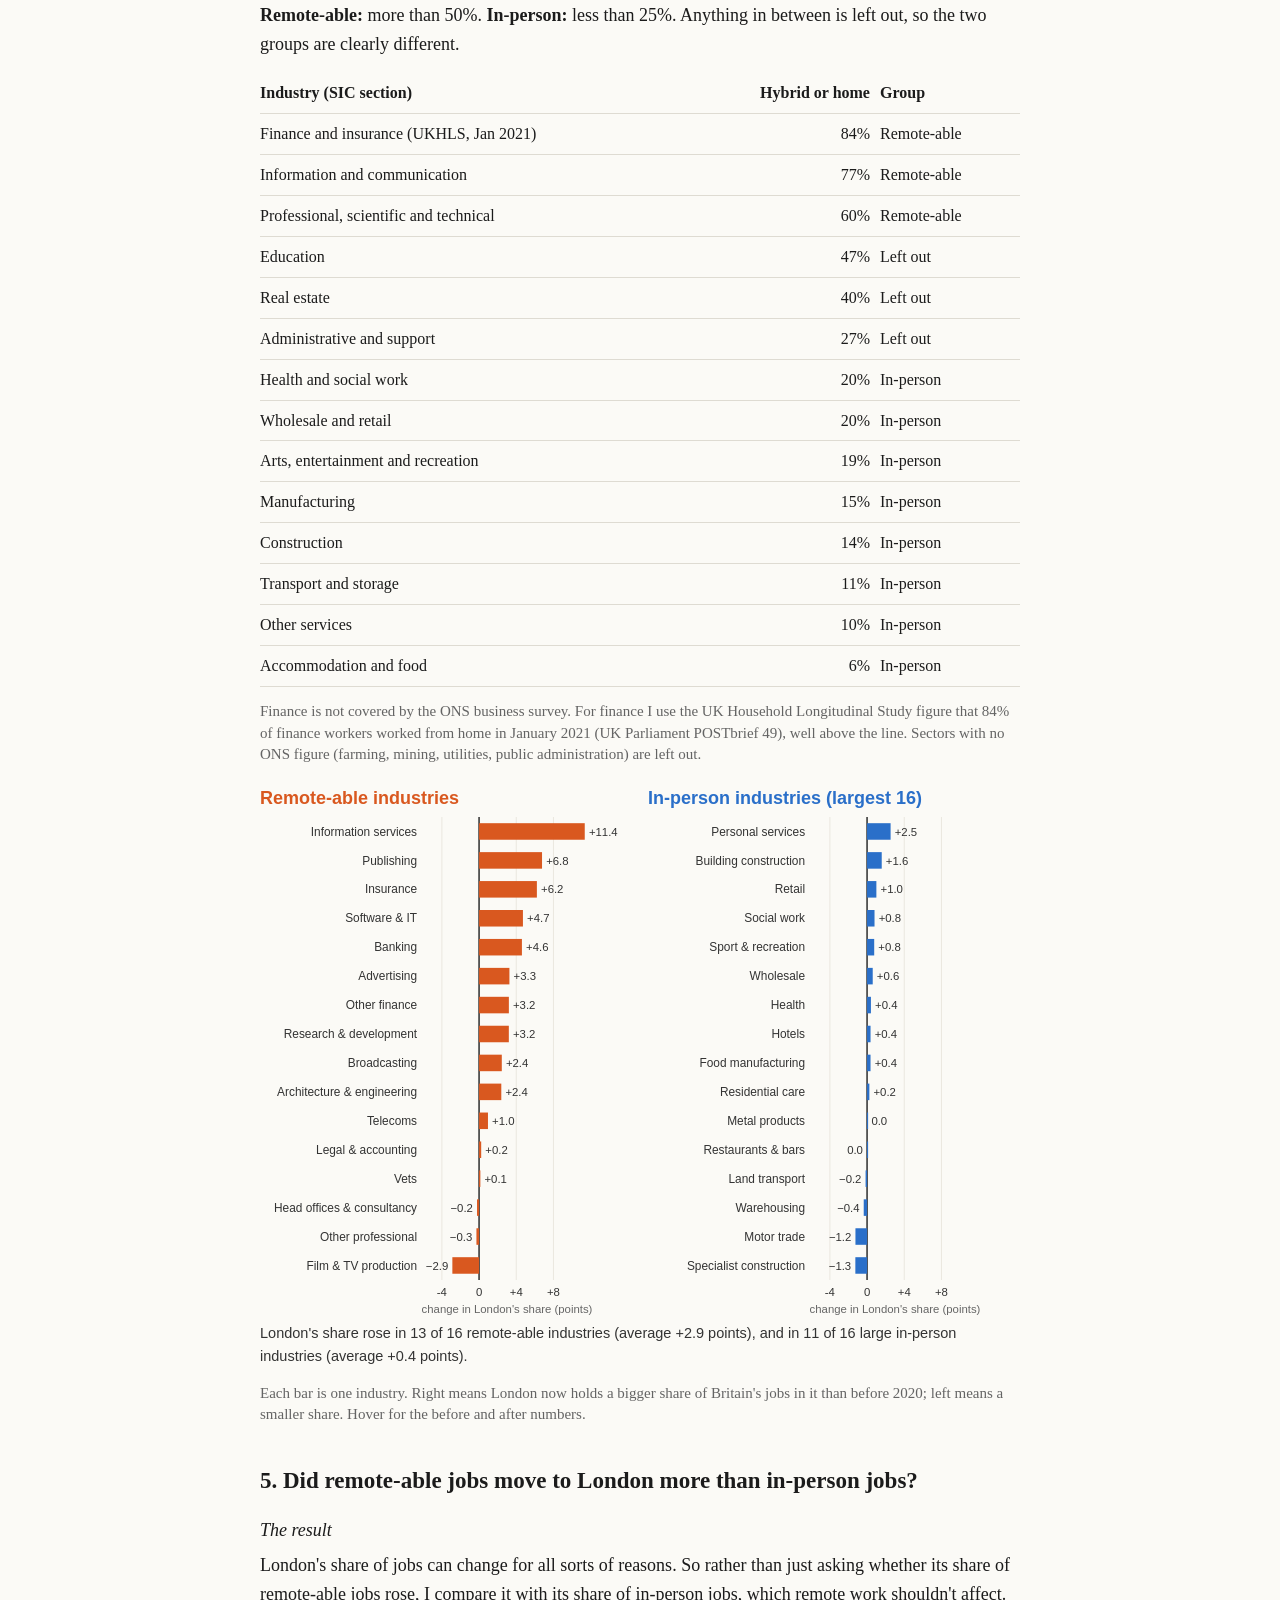
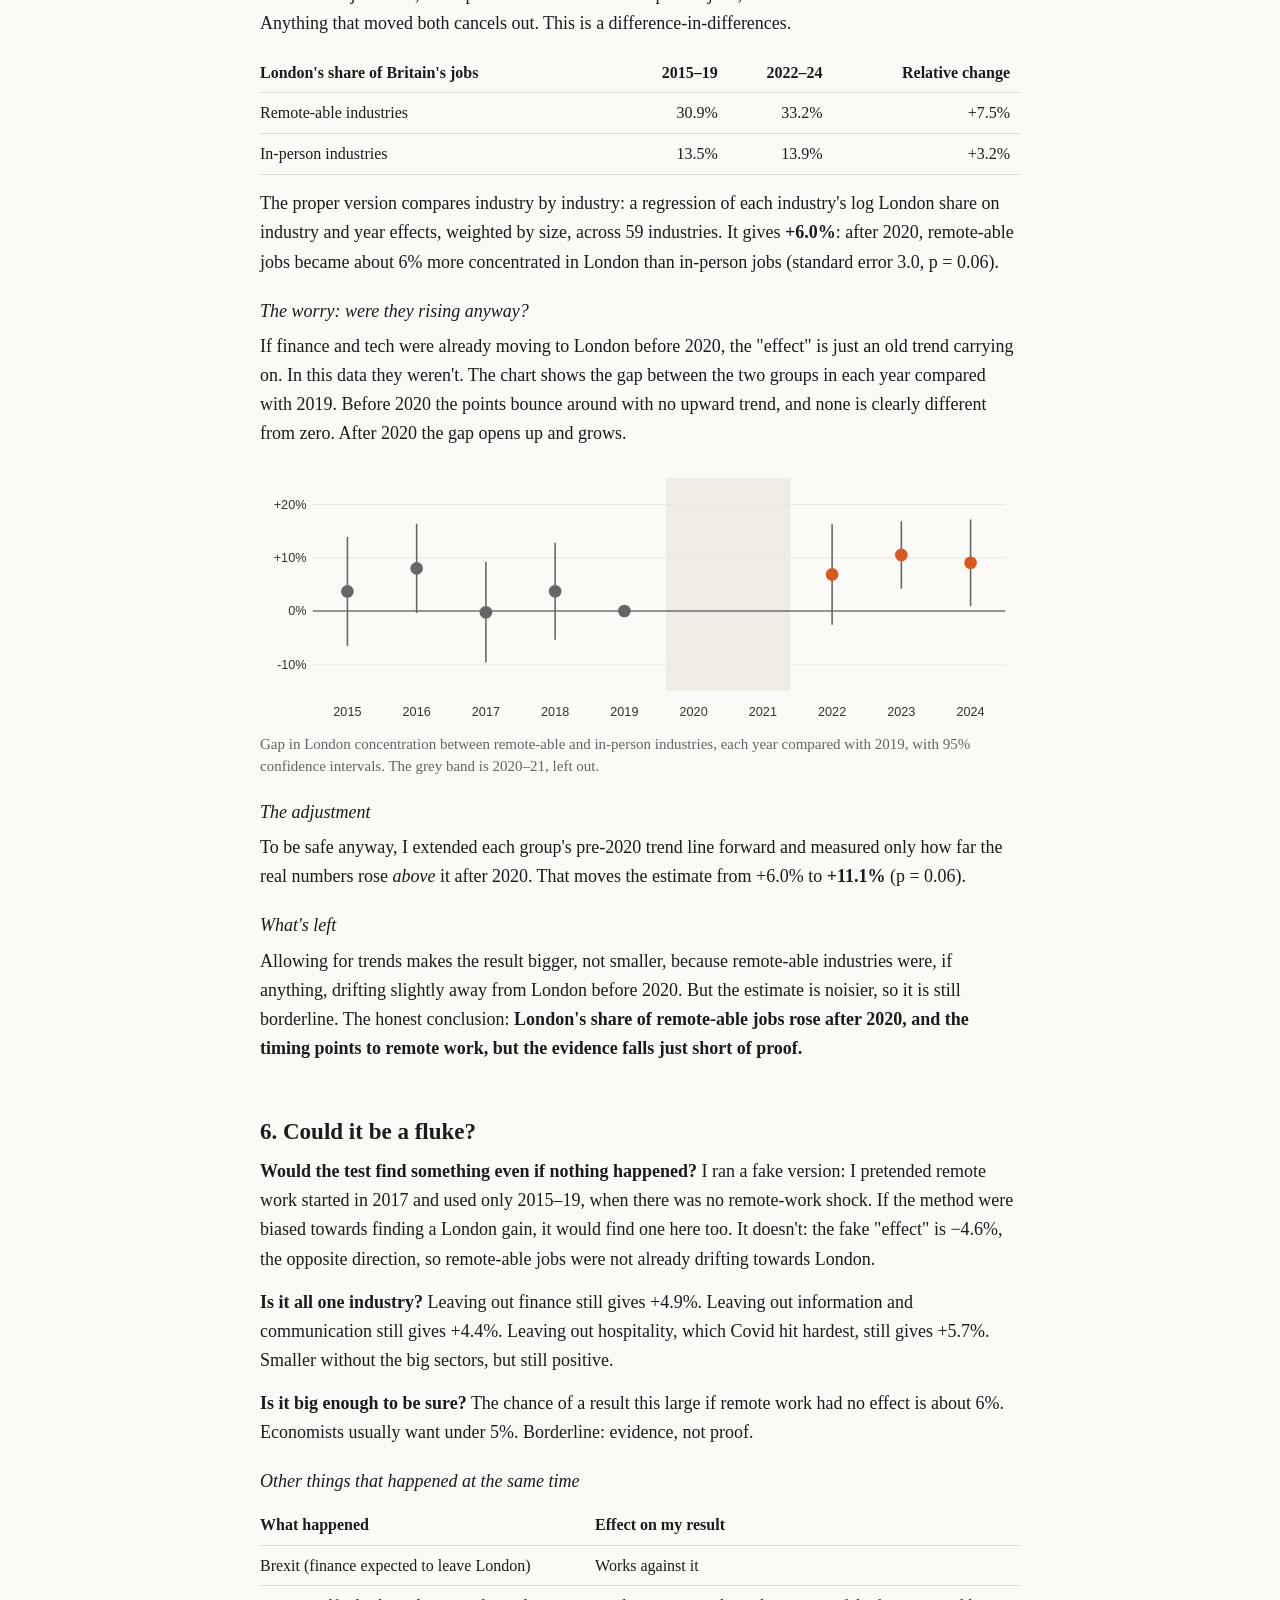
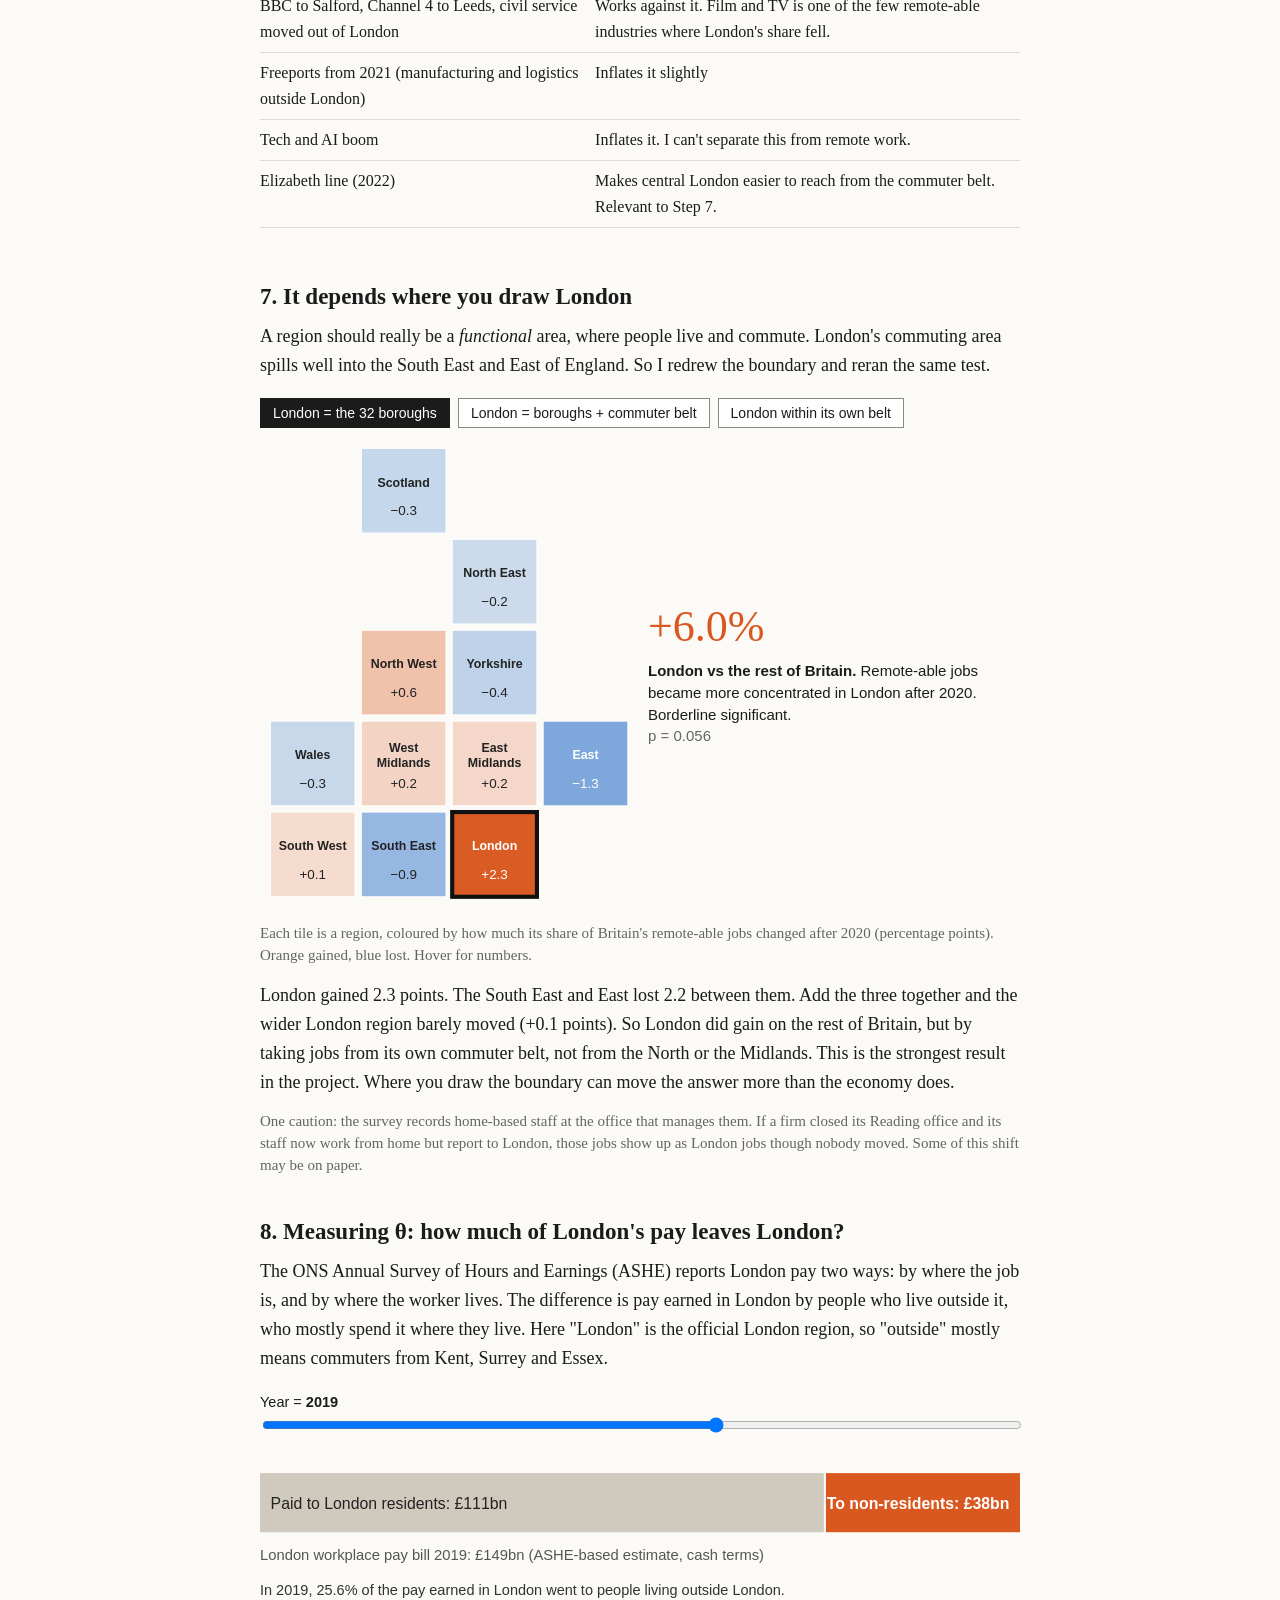
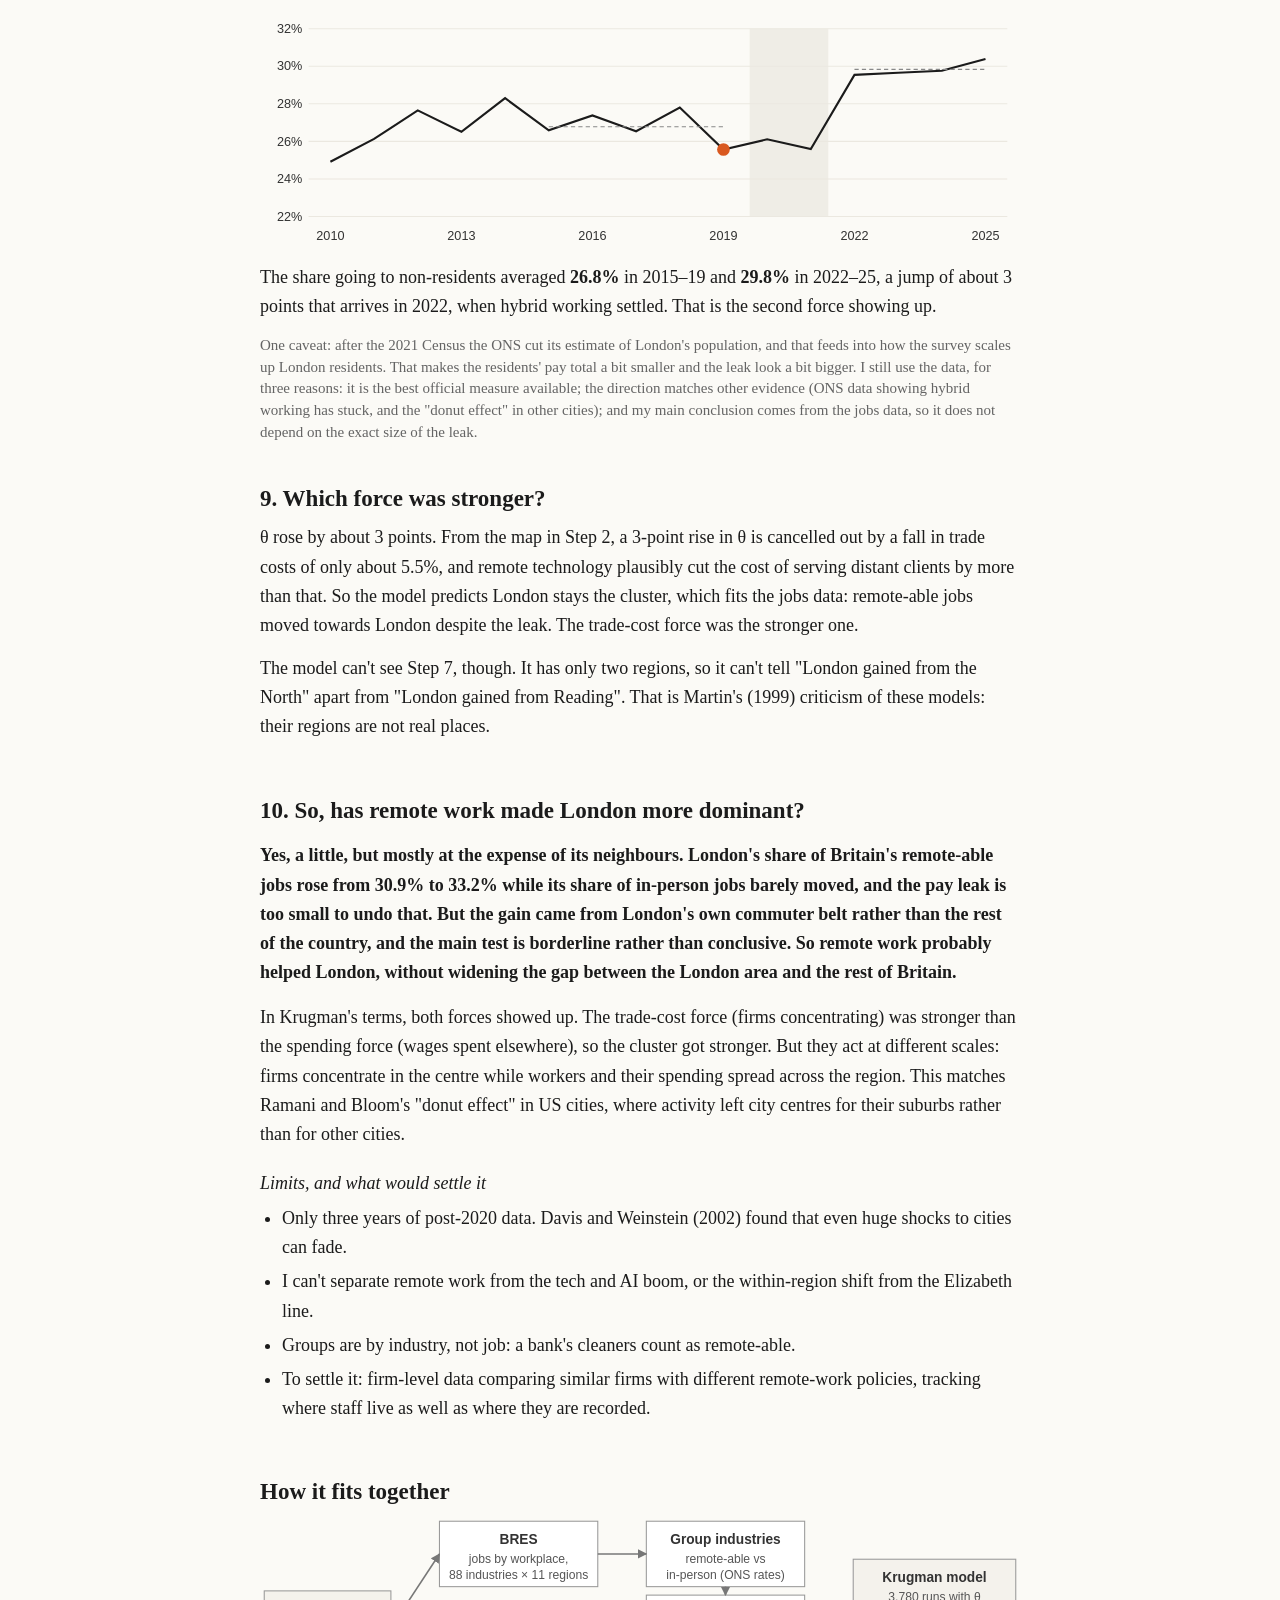
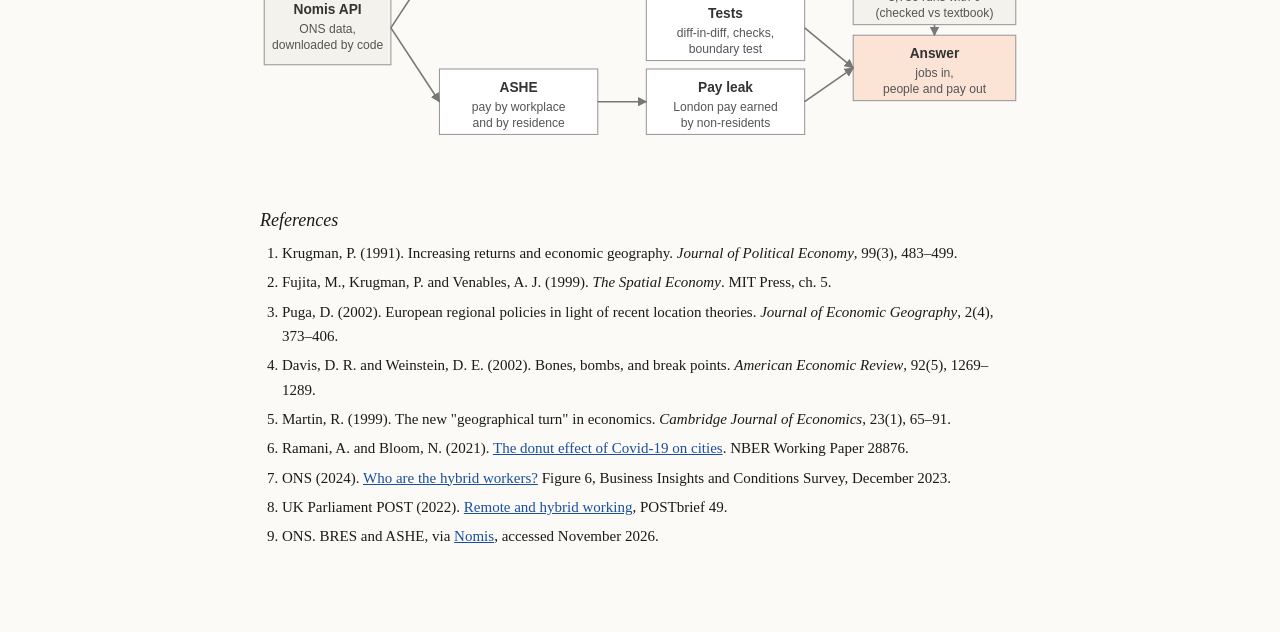
==== commit 2327063b: "Update index.htmlRewrite opening paragraph" ====
--- a/supervision-3-remote-work-london/site/index.html
+++ b/supervision-3-remote-work-london/site/index.html
@@ -61,7 +61,7 @@
 
 <header>
   <h1>Has remote work made London more dominant?</h1>
-  <p class="abstract">Remote work should pull London two ways. Cheaper trade in services favours the biggest market, but people who earn in London and live elsewhere take their spending with them. I add that second force to Krugman's (1991) model, then test which one won using ONS jobs and pay data for 2015–2025, comparing industries that can work remotely with those that can't, before and after 2020. London's share of Britain's remote-able jobs rose from 30.9% to 33.2%, about 6% more than for in-person jobs, and the share of London pay going to people who live outside London rose from 26.8% to 29.8%. But nearly all of London's gain came from its own commuter belt, so the wider London region did not pull away from the rest of Britain.</p>
+  <p class="abstract">Below I test a simple idea: that remote work pulls London in two directions at once. It makes it cheaper to serve clients from a distance, so firms can afford to cluster in the biggest market. But it also lets people earn in London while living, and spending, somewhere else. I add that second force to Krugman's (1991) model, then look at what actually happened using ONS jobs and pay data from 2015 to 2025, comparing industries that can work remotely with those that can't, before and after 2020. What I find is that London's share of Britain's remote-able jobs went from 30.9% to 33.2%, about 6% more than for in-person jobs, and that more London pay now goes to people who live outside it (26.8% to 29.8%). So London has become more dominant, but most of the jobs it gained came from its own commuter belt rather than from the rest of the country.</p>
 </header>
 
 <!-- STEP 1 -->
